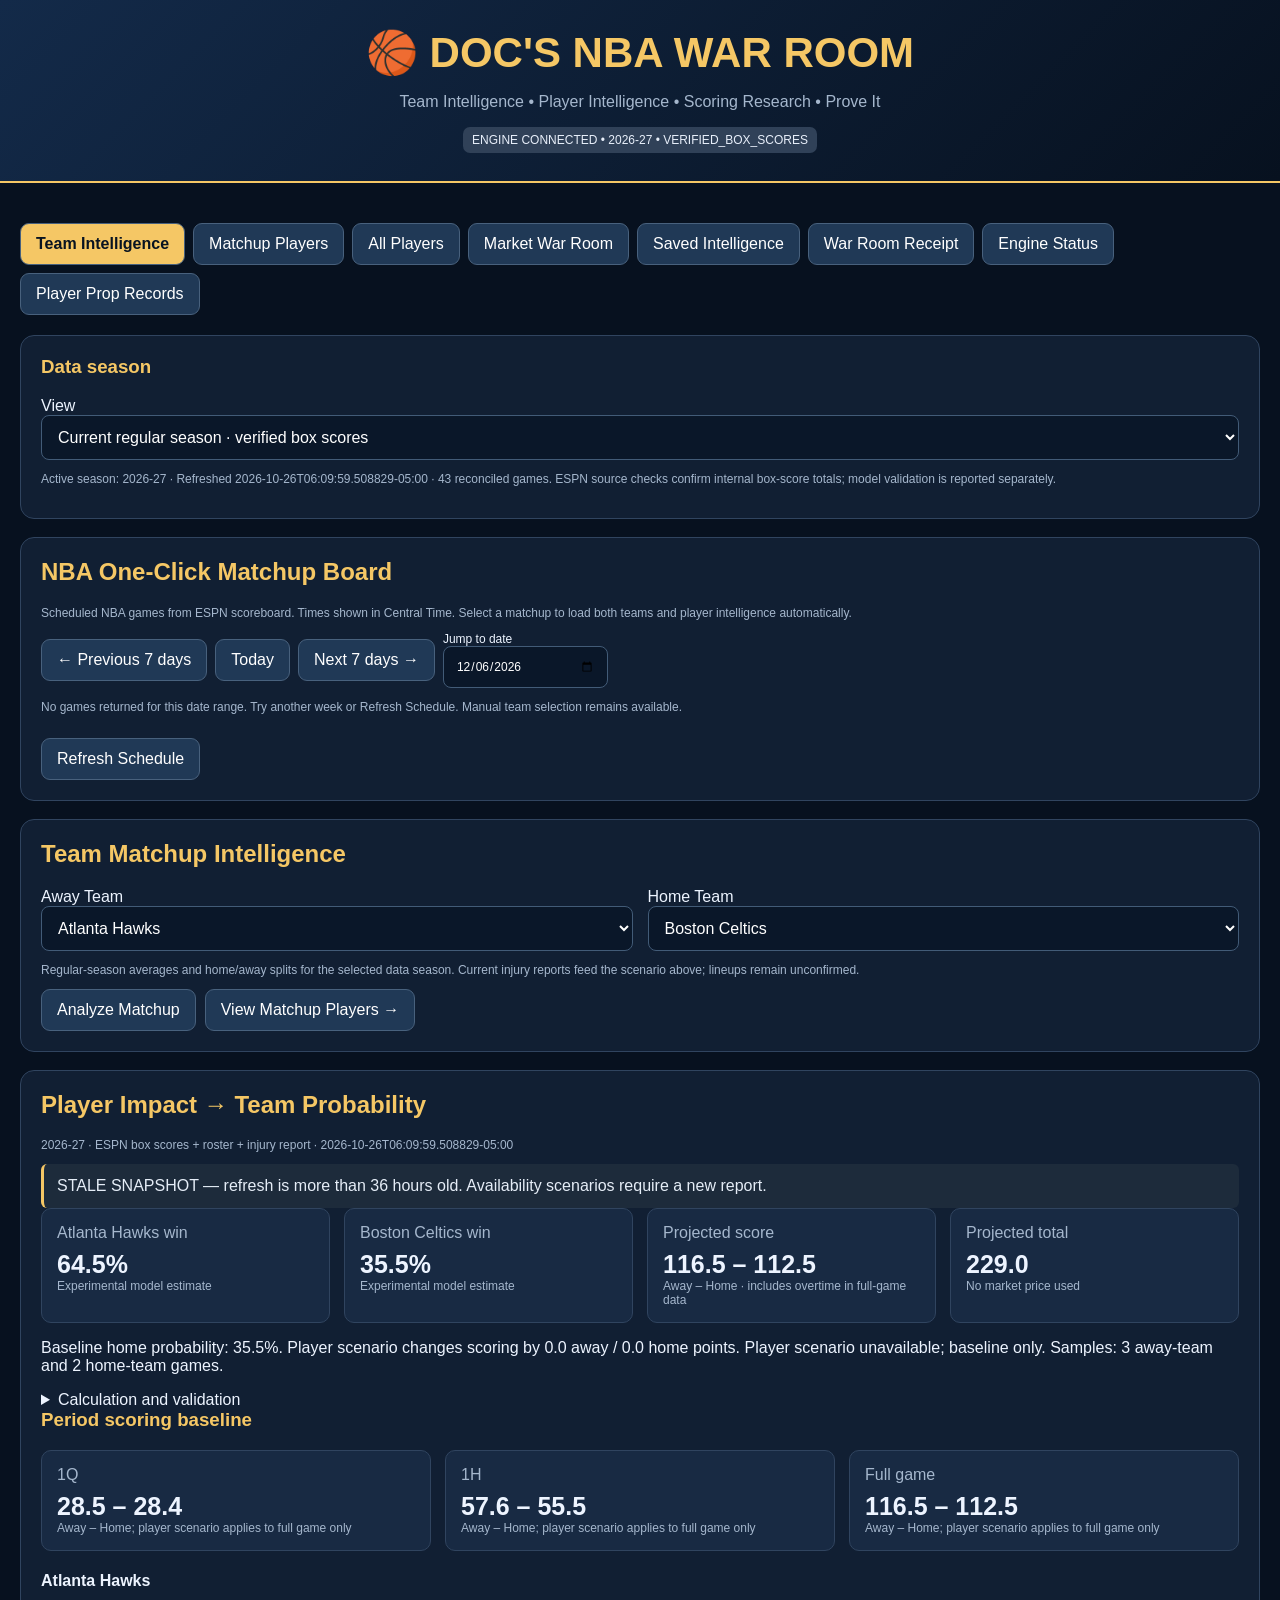
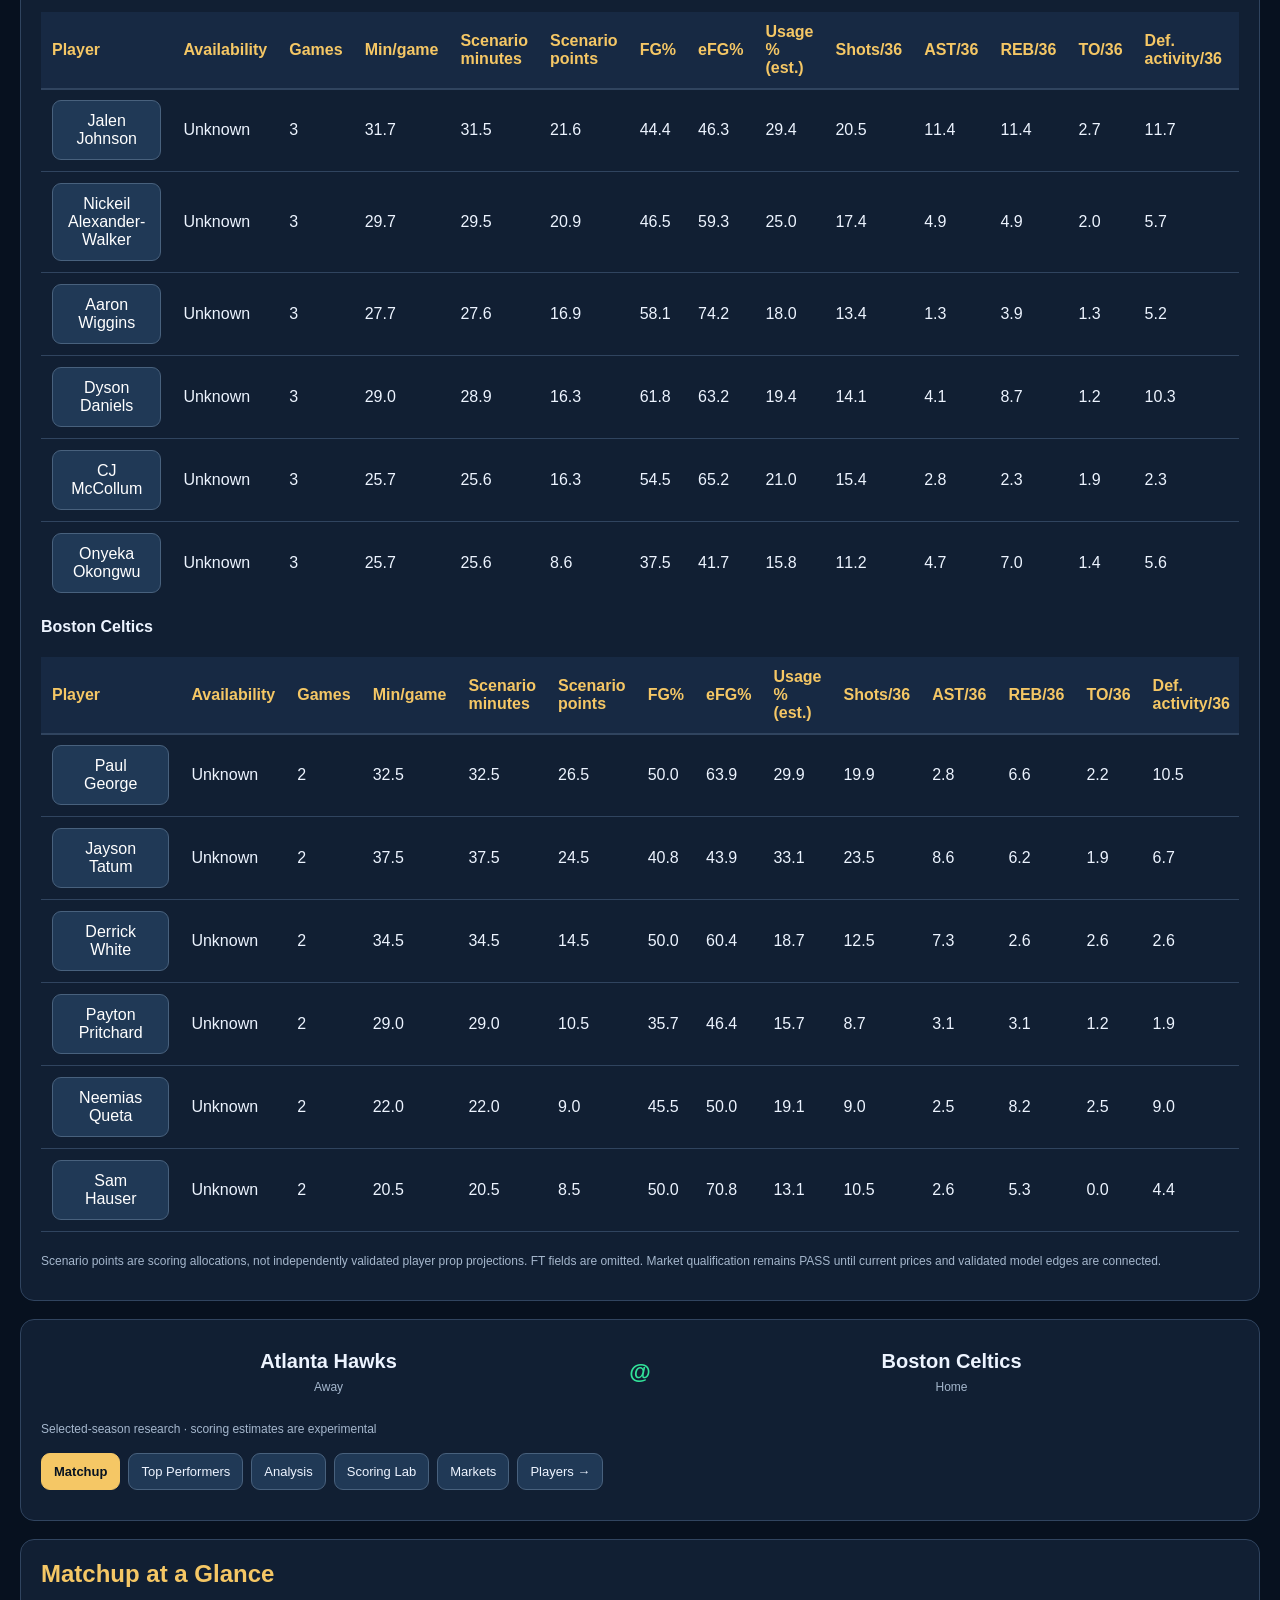
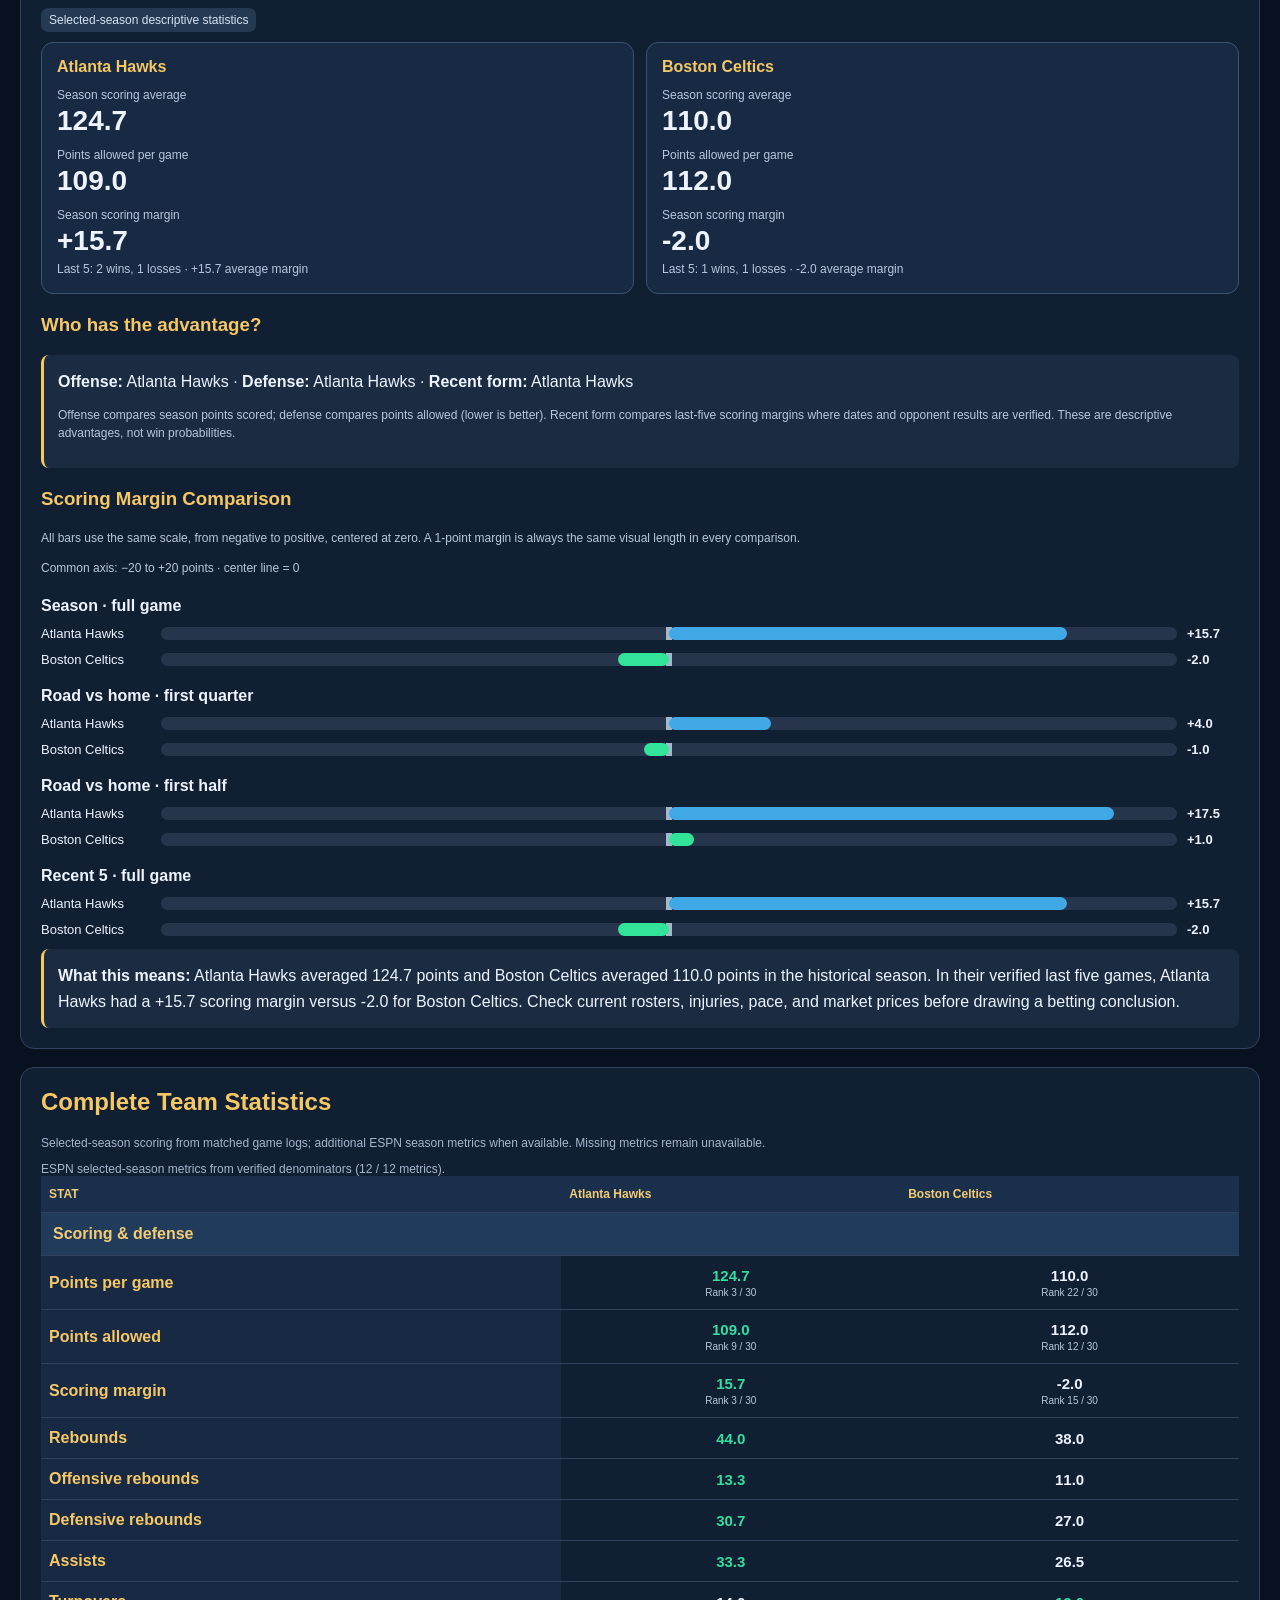
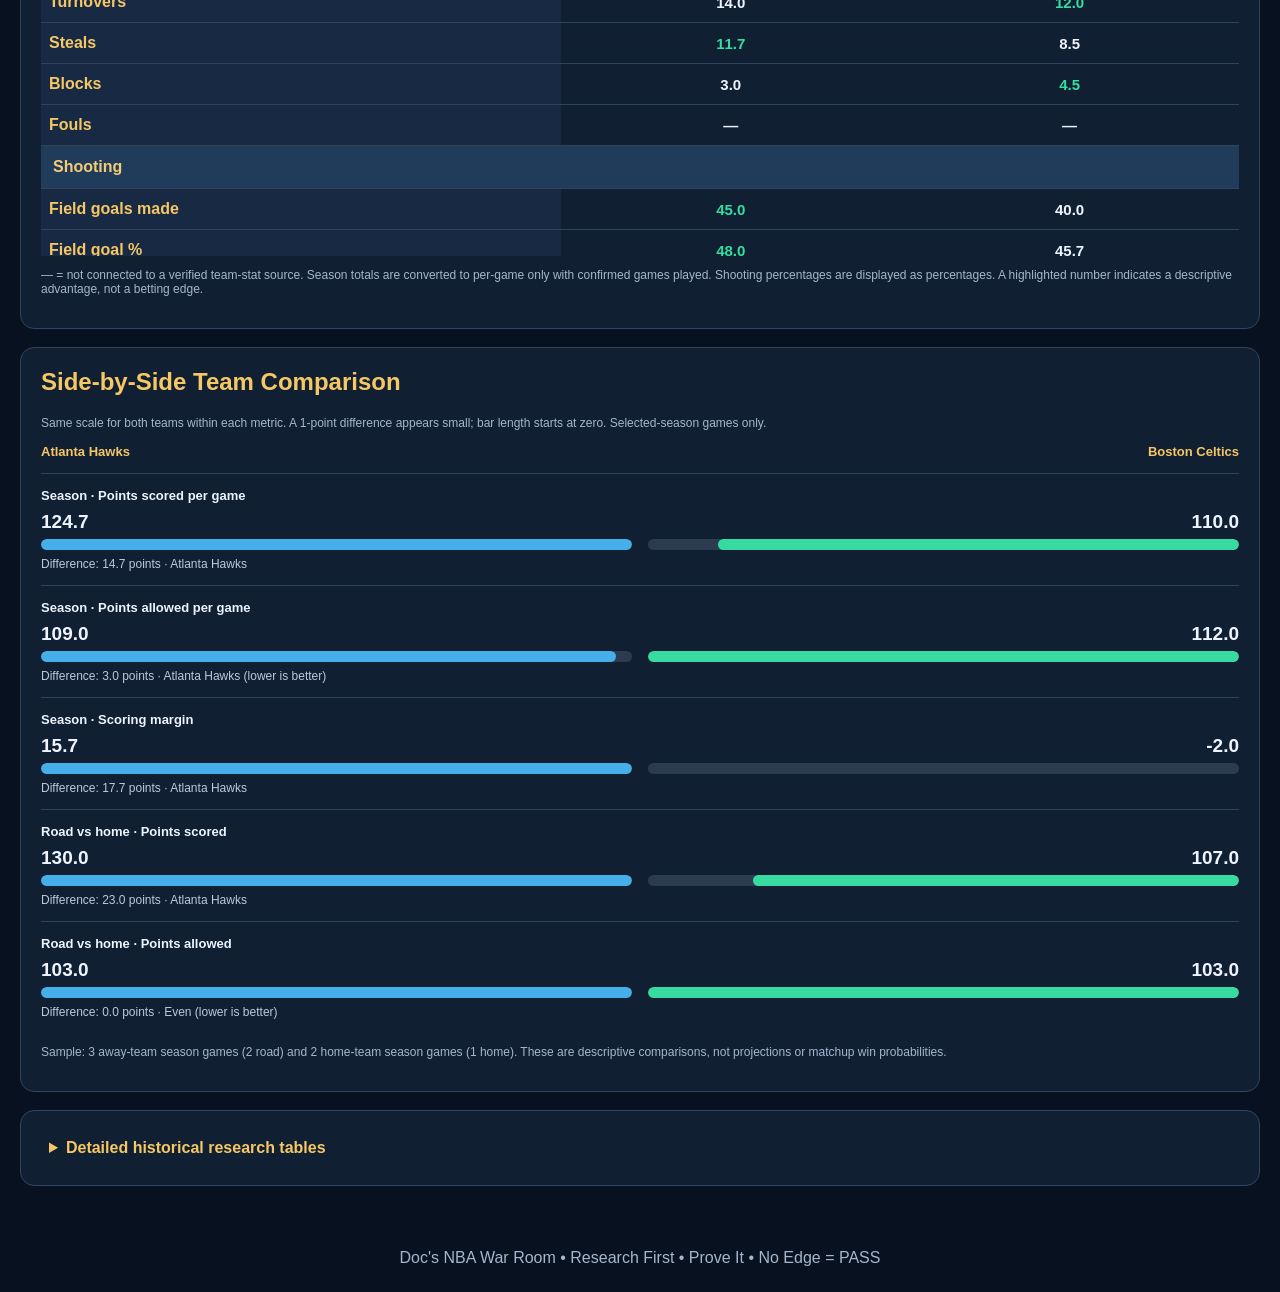
==== index.html @ c46f7732 "Connect estimated player usage and per-minute activity to matchup tables and player profiles" ====
<!DOCTYPE html>
<html lang="en">
<head>
<meta charset="UTF-8">
<meta name="viewport" content="width=device-width,initial-scale=1">
<title>Doc's NBA War Room</title>
<style>
:root{
  --bg:#07111f;--panel:#111f33;--panel2:#182a43;
  --line:#30445f;--text:#edf4ff;--muted:#a5b7cd;
  --gold:#f5c765;--green:#32e49a
}
*{box-sizing:border-box}
body{margin:0;font-family:Arial,Helvetica,sans-serif;background:var(--bg);color:var(--text)}
header{padding:28px 20px;text-align:center;background:linear-gradient(135deg,#132a49,#07111f);border-bottom:2px solid var(--gold)}
header h1{margin:0;color:var(--gold);font-size:clamp(25px,4vw,42px)}
header p,.muted,.small{color:var(--muted)}
.small{font-size:12px}
main{max-width:1450px;margin:auto;padding:20px}
nav{display:flex;gap:8px;flex-wrap:wrap;margin:20px 0}
button,select,input{font:inherit}
button{cursor:pointer;background:#203956;color:white;border:1px solid #48617d;border-radius:9px;padding:11px 15px}
button:hover{border-color:var(--gold)}
button.active{background:var(--gold);color:#081321;font-weight:bold}
button:disabled{opacity:.45;cursor:not-allowed}
input,select{background:#0a1729;color:white;border:1px solid #425b77;border-radius:8px;padding:12px;width:100%;min-width:0}
input:focus,select:focus{outline:2px solid var(--gold)}
.panel{background:var(--panel);border:1px solid var(--line);border-radius:14px;padding:20px;margin-bottom:18px}
.panel h2,.panel h3{margin-top:0;color:var(--gold)}
.grid{display:grid;grid-template-columns:repeat(auto-fit,minmax(220px,1fr));gap:14px}
.stat{background:var(--panel2);border:1px solid var(--line);padding:15px;border-radius:10px}
.stat .value{font-size:25px;font-weight:bold;margin-top:8px}
.green{color:var(--green);font-weight:bold}
.gold{color:var(--gold);font-weight:bold}
.badge{display:inline-block;border-radius:7px;padding:6px 9px;font-size:12px;background:#304158;color:#e8effa}
.signal{background:#0b332b;border:1px solid #238966;color:var(--green);padding:12px;border-radius:10px;margin:8px 0}
.notice{border-left:3px solid var(--gold);background:#1d2b3b;padding:13px;border-radius:6px;color:#e5edf7}
.two{display:grid;grid-template-columns:1fr 1fr;gap:15px}
.scroll{overflow-x:auto}
.nba-impact-scroll{max-height:clamp(240px,65vh,620px);overflow:auto;position:relative;scrollbar-gutter:stable}
.nba-impact-scroll table{border-collapse:separate;border-spacing:0}
.nba-impact-scroll thead th{position:sticky;top:0;z-index:2;background:#172943;box-shadow:0 1px 0 var(--line)}
.nba-impact-scroll:focus-visible{outline:2px solid var(--gold);outline-offset:3px}
table{width:100%;border-collapse:collapse;min-width:570px}
th,td{padding:11px;border-bottom:1px solid var(--line);text-align:left}
th{color:var(--gold);background:#172943}
tr:hover td{background:#192b44}
.linkbutton{background:none;border:0;padding:3px;color:#9dcaff;text-decoration:underline;text-align:left}
.tabscreen{display:none}
.tabscreen.active{display:block}
.actions{display:flex;flex-wrap:wrap;gap:9px;align-items:center}
#modal{position:fixed;inset:0;background:rgba(0,0,0,.82);z-index:100;display:none;overflow:auto;padding:20px}
#modal.open{display:block}
.modalbox{max-width:1050px;margin:20px auto;background:#102039;border:1px solid var(--gold);border-radius:15px;padding:24px}
.modalhead{display:flex;justify-content:space-between;gap:15px;align-items:center}
.sectionline{border-top:1px solid var(--line);margin:20px 0}
.empty{text-align:center;padding:30px;color:var(--muted)}
.savebutton{background:#14523d;border-color:#32e49a;color:#fff;font-weight:bold}
.savebutton:hover{background:#19664c}
.savebutton:disabled{background:#273a40;border-color:#53646a}
footer{padding:25px;text-align:center;color:var(--muted)}
@media(max-width:720px){
  .two{grid-template-columns:1fr}
  .panel{padding:14px}
  main{padding:12px}
  .modalbox{padding:14px}
}

/* Visual team intelligence — scoped so player props and receipts remain unchanged */
.team-visual .tv-grid{display:grid;grid-template-columns:repeat(2,minmax(0,1fr));gap:12px}
.team-visual .tv-card{background:#182a43;border:1px solid #3c5370;border-radius:12px;padding:15px;min-width:0}
.team-visual .tv-name{font-weight:700;color:#f5c765;font-size:16px;margin-bottom:12px}
.team-visual .tv-label{font-size:12px;color:#b7c8dd;margin-top:11px}
.team-visual .tv-value{font-size:clamp(19px,4vw,28px);font-weight:800;margin:3px 0}
.team-visual .tv-caption{font-size:12px;color:#b7c8dd;line-height:1.5}
.team-visual .tv-section{margin-top:20px}
.team-visual .tv-row{display:grid;grid-template-columns:minmax(70px,110px) 1fr 52px;gap:10px;align-items:center;margin:11px 0;font-size:13px}
.team-visual .tv-track{height:13px;border-radius:10px;background:#28394e;overflow:hidden}
.team-visual .tv-fill{height:100%;border-radius:10px;background:#40a9e5}
.team-visual .tv-fill.home{background:#32e49a}
.team-visual .tv-callout{background:#1b2c42;border-left:3px solid #f5c765;border-radius:8px;padding:14px;line-height:1.6;margin-top:12px}
.team-visual .tv-tag{font-size:12px;color:#d6e2f1;background:#243a53;padding:5px 8px;border-radius:7px;display:inline-block;margin-bottom:10px}
@media(max-width:390px){.team-visual .tv-card{padding:10px}.team-visual .tv-name{font-size:13px}}
.team-visual .tv-zero-track{position:relative;overflow:hidden;background:linear-gradient(to right,#26354b 49.7%,#a4b8cc 49.7%,#a4b8cc 50.3%,#26354b 50.3%)}
.team-visual .tv-zero-track .tv-fill{top:0;bottom:0;height:100%;min-width:0}

/* Game-interior research navigation and scoring lab */
.game-interior-nav .game-nav-links{display:flex;flex-wrap:wrap;gap:8px}
.game-interior-nav .game-nav-links a,.game-interior-nav .game-nav-links button{display:inline-flex;align-items:center;text-decoration:none;color:#edf4ff;background:#203956;border:1px solid #48617d;border-radius:9px;padding:10px 12px;font-size:13px}
.game-interior-nav .game-nav-links a:focus-visible{outline:2px solid #f5c765}
.game-scoring-lab .lab-period-grid{display:grid;grid-template-columns:repeat(3,minmax(0,1fr));gap:12px}
.game-scoring-lab .lab-period{background:#182a43;border:1px solid #3c5370;border-radius:12px;padding:14px;min-width:0}
.game-scoring-lab .lab-period-title{font-weight:700;color:#f5c765;font-size:14px}
.game-scoring-lab .lab-total{font-size:clamp(25px,3vw,34px);font-weight:800;margin-top:12px}
.game-scoring-lab .lab-caption{font-size:12px;color:#b7c8dd;line-height:1.5;margin:7px 0}
.game-scoring-lab .lab-bar-row{display:grid;grid-template-columns:minmax(0,1fr) minmax(45px,2fr) 40px;align-items:center;gap:6px;margin:12px 0;font-size:12px}
.game-scoring-lab .lab-bar-row span{overflow-wrap:anywhere}
.game-scoring-lab .lab-bar-track{height:12px;border-radius:8px;background:#28394e;overflow:hidden}
.game-scoring-lab .lab-bar-fill{height:100%;border-radius:8px}
@media(max-width:760px){.game-scoring-lab .lab-period-grid{grid-template-columns:1fr}}

#teamResults [hidden]{display:none!important}
.inside-hero{display:grid;grid-template-columns:minmax(0,1fr) 32px minmax(0,1fr);gap:8px;align-items:center;text-align:center;padding:10px 0 16px}
.inside-team{display:flex;flex-direction:column;align-items:center;gap:7px;min-width:0}
.inside-team strong{font-size:clamp(13px,2.7vw,20px);overflow-wrap:anywhere}
.inside-team span{color:var(--muted);font-size:12px}
.inside-team-logo{width:clamp(52px,10vw,85px);height:clamp(52px,10vw,85px);object-fit:contain}
.inside-versus{font-size:22px;color:var(--green);font-weight:700}
.game-interior-nav .game-nav-links{flex-wrap:nowrap;overflow-x:auto;padding:5px 0 10px;scrollbar-width:thin}
.game-interior-nav .game-nav-links button{flex:0 0 auto;white-space:nowrap}
.game-interior-nav .game-nav-links button.active{background:var(--gold);color:#081321;border-color:var(--gold)}

.evidence-grid{display:grid;grid-template-columns:repeat(2,minmax(0,1fr));gap:12px}
.evidence-card{background:var(--panel2);border:1px solid var(--line);border-radius:12px;padding:16px}
.evidence-card h3{color:var(--gold);margin:0 0 9px}
.evidence-card p{line-height:1.6;margin:0}
.deep-research summary{cursor:pointer;color:var(--gold);font-weight:bold;padding:8px}
.deep-research[open] summary{margin-bottom:14px}
@media(max-width:650px){.evidence-grid{grid-template-columns:1fr}}

.matchup-compare .compare-head,.matchup-compare .compare-sides{display:grid;grid-template-columns:minmax(0,1fr) minmax(0,1fr);gap:16px}
.matchup-compare .compare-head{font-size:13px;color:var(--gold);margin:14px 0}
.matchup-compare .compare-head strong:last-child{text-align:right}
.matchup-compare .compare-metric{padding:14px 0;border-top:1px solid #30435c}
.matchup-compare .compare-label{font-size:13px;font-weight:700;margin-bottom:8px}
.matchup-compare .compare-sides>div:last-child{text-align:right}
.matchup-compare .compare-sides strong{font-size:19px;font-variant-numeric:tabular-nums}
.matchup-compare .compare-rail{height:11px;border-radius:9px;background:#2b3c51;margin-top:6px;overflow:hidden}
.matchup-compare .compare-fill{height:100%;border-radius:9px}
.matchup-compare .compare-fill.away{background:#46aee8}
.matchup-compare .compare-fill.home{background:#37dba0;margin-left:auto}
.matchup-compare .compare-explain{font-size:12px;color:#bbcadc;margin:7px 0 0}

.full-stat-table{width:100%;border-collapse:collapse;font-variant-numeric:tabular-nums}
.full-stat-table th,.full-stat-table td{padding:11px 8px;border-bottom:1px solid #30435c}
.full-stat-table thead th{position:sticky;top:0;background:#1a2f4b;color:#f3cb75;font-size:12px}
.full-stat-table th:first-child{text-align:left;width:43%}
.full-stat-table td{text-align:center;width:28%;font-size:15px}
.full-stat-table td strong{font-weight:650}
.full-stat-table td small{display:block;color:#b8c7da;font-size:10px;margin-top:3px}
.full-stat-table .stat-group th{background:#213b5b;color:#f3cb75;padding:12px;text-align:left}
.full-stat-table .stat-leader strong{color:#35dda0}
.full-stat-dashboard .scroll{max-height:680px;overflow:auto}
@media(max-width:550px){.full-stat-table th,.full-stat-table td{padding:9px 5px;font-size:12px}.full-stat-table td{font-size:14px}}
.doc-leader-category{padding:14px 0;border-bottom:1px solid #30445f}.doc-leader-category h3{margin:0 0 12px;color:#f5c765}.doc-leader-category h4{margin:6px 0 10px}.doc-leader-row{display:grid;grid-template-columns:30px minmax(0,1fr) 55px 48px;align-items:center;gap:5px;padding:9px 5px;border-bottom:1px solid #30445f}.doc-leader-row strong{text-align:right}.doc-leader-row small{color:#a5b7cd;text-align:right}.doc-leader-rank{color:#32e49a;font-weight:bold}.doc-leaders .two>div{min-width:0}.doc-leaders .linkbutton{overflow-wrap:anywhere}
</style>
</head>
<body>
<header>
  <h1>🏀 DOC'S NBA WAR ROOM</h1>
  <p>Team Intelligence • Player Intelligence • Scoring Research • Prove It</p>
  <span class="badge" id="statusBadge">Loading engine...</span>
</header>

<main>
<nav>
  <button class="active" data-tab="teams">Team Intelligence</button>
  <button data-tab="matchupPlayers">Matchup Players</button>
  <button data-tab="players">All Players</button>
  <button data-tab="markets">Market War Room</button>
  <button data-tab="saved">Saved Intelligence</button>
  <button data-tab="receipt">War Room Receipt</button>
  <button data-tab="overview">Engine Status</button>
</nav>

<section id="teams" class="tabscreen active">
  <div class="panel">
    <h2>Team Matchup Intelligence</h2>
    <div class="two">
      <div>
        <label for="awayTeam">Away Team</label>
        <select id="awayTeam"></select>
      </div>
      <div>
        <label for="homeTeam">Home Team</label>
        <select id="homeTeam"></select>
      </div>
    </div>
    <p class="small">
      Regular-season averages and home/away splits for the selected data season.
      Current injury reports feed the scenario above; lineups remain unconfirmed.
    </p>
    <div class="actions">
      <button id="analyzeTeams">Analyze Matchup</button>
      <button id="viewMatchupPlayers">View Matchup Players →</button>
    </div>
  </div>
  <div id="teamResults"></div>
</section>

<section id="matchupPlayers" class="tabscreen">
  <div class="panel">
    <h2>Matchup Player Intelligence</h2>
    <p id="matchupHeading" class="gold"></p>
    <label for="matchupPlayerSearch">Find a player by name</label>
    <input id="matchupPlayerSearch" type="search" placeholder="Start typing a player name..." autocomplete="off" aria-controls="matchupPlayerSuggestions">
    <div id="matchupPlayerSuggestions" class="panel" style="display:none;margin-top:8px;padding:8px" role="listbox"></div>
    <p class="small">
      Current mode uses verified current rosters. Historical mode groups players by last recorded team.
      These are historical roster associations, not confirmed
      current rosters or tonight's active lineups.
    </p>
    <div class="actions">
      <button id="backToTeams">← Team Intelligence</button>
    </div>
  </div>
  <div class="two">
    <div class="panel">
      <h3 id="awayRosterTitle">Away Players</h3>
      <div id="awayRoster"></div>
    </div>
    <div class="panel">
      <h3 id="homeRosterTitle">Home Players</h3>
      <div id="homeRoster"></div>
    </div>
  </div>
</section>

<section id="players" class="tabscreen">
  <div class="panel">
    <h2>All Player Intelligence</h2>
    <p class="muted">
      Search the complete historical player database.
      Click any name to open the player popout.
    </p>
    <input id="playerSearch" placeholder="Type a player name or team...">
    <p class="small" id="playerCount"></p>
    <div class="scroll">
      <table>
        <thead>
          <tr>
            <th>Player</th><th>Team</th><th>Games</th>
            <th>PTS</th><th>REB</th><th>AST</th><th>3PM</th>
          </tr>
        </thead>
        <tbody id="playerTable"></tbody>
      </table>
    </div>
    <div class="actions" style="margin-top:15px">
      <button id="loadMore">Show More Players</button>
    </div>
  </div>
</section>

<section id="markets" class="tabscreen">
  <div class="panel">
    <h2>Six-Market War Room</h2>
    <div class="notice">
      Historical market-source tests were completed, but live odds
      and validated betting projections are not connected to this page.
      No market receives a betting green without verified evidence.
    </div>
    <div class="scroll" style="margin-top:15px">
      <table>
        <thead>
          <tr>
            <th>Market</th><th>Verified Line</th>
            <th>Validated Projection</th><th>Decision</th>
          </tr>
        </thead>
        <tbody id="marketRows"></tbody>
      </table>
    </div>
  </div>
  <div class="panel">
    <h2>Best of the Slate</h2>
    <p class="muted">
      Best 1, Best 2, and Best 3 activate after
      verified market comparisons qualify.
    </p>
    <strong>Current decision: PASS</strong>
  </div>
</section>

<section id="saved" class="tabscreen">
  <div class="panel">
    <h2>Saved Player Intelligence</h2>
    <p class="muted">
      Your saved player research snapshots appear here for comparison.
      The Save to Google Sheets button is inside each player's popout.
    </p>
    <div class="actions">
      <button id="exportSaved">Export Local Research</button>
      <button id="clearSaved">Clear Local Research</button>
    </div>
    <div id="savedResults" style="margin-top:15px"></div>
    <p class="small">
      This list is a browser-side research backup, not a live read
      of Google Sheets. Removing a local record does not delete
      its Google Sheets row.
    </p>
  </div>
</section>

<section id="receipt" class="tabscreen">
  <div class="panel">
    <h2>War Room Receipt</h2>
    <div class="notice">
      No qualified betting plays yet.
      Live market prices and validated projections
      must be connected before activating betting receipts.
    </div>
    <div class="grid" style="margin-top:15px">
      <div class="stat">Qualified Plays<div class="value">0</div></div>
      <div class="stat">Leans<div class="value">0</div></div>
      <div class="stat">Decision<div class="value">PASS</div></div>
    </div>
  </div>
</section>

<section id="overview" class="tabscreen">
  <div class="panel">
    <h2>War Room Command Center</h2>
    <p class="muted">
      NBA intelligence with explicit season, source and refresh timestamps.
      Data quality remains provisional pending final reconciliation.
    </p>
    <div id="overviewStats" class="grid"></div>
  </div>
  <div class="panel">
    <h2>Engine Integrity</h2>
    <div id="integrity"></div>
  </div>
  <div class="panel">
    <h2>Our Prove It Standard</h2>
    <div class="notice">
      Historical performance is evidence, not a guaranteed prediction.
      Betting qualification requires a validated projection, actual
      market line and price, sufficient sample size, and conflict checks.
      Without those requirements, the decision is PASS.
    </div>
  </div>
</section>
</main>

<div id="modal" role="dialog" aria-modal="true" aria-labelledby="modalTitle">
  <div class="modalbox">
    <div class="modalhead">
      <h2 id="modalTitle">Player Intelligence</h2>
      <button id="closeModal">Close ✕</button>
    </div>
    <div id="modalContent"></div>
  </div>
</div>

<footer>
  Doc's NBA War Room • Research First • Prove It • No Edge = PASS
</footer>

<script src="./nba-consistency.js?v=20261026-adaptive2"></script>
<script src="./nba-impact-engine.js?v=20261026-usage1"></script>
<script src="./nba-impact-ui.js?v=20261026-usage1"></script>
<script>
"use strict";

const FILES = {
  players:"./data/nba-players-2026.json",
  teams:"./data/nba-teams-2026.json",
  status:"./data/nba-engine-status.json"
};

const GOOGLE_SCRIPT_URL =
  "https://script.google.com/macros/s/AKfycbwwtRdmFiOmRRa_4jwfIZpinN7r7uVlHOeD7qFXCKqnqG4hf4K9sMzuvEtR2l3P7m27sQ/exec";

const STORAGE_KEY = "docs_nba_saved_intelligence_v2";

const MARKETS = [
  "Spread","Moneyline","Game Total",
  "Team Total","First Half","First Quarter"
];

const METRICS = [
  ["points","Points"],
  ["rebounds","Rebounds"],
  ["assists","Assists"],
  ["threes","Three-Pointers Made"]
];

let players = [];
let teams = [];
let status = {};
let playerById = new Map();
let teamById = new Map();
let playerLimit = 50;
let selectedPlayerId = null;
let selectedPlayerContext = null;
let saving = false;

function $(id){return document.getElementById(id)}

function safe(value){
  return String(value ?? "")
    .replace(/&/g,"&amp;")
    .replace(/</g,"&lt;")
    .replace(/>/g,"&gt;")
    .replace(/"/g,"&quot;")
    .replace(/'/g,"&#39;");
}

function numberOrNull(value){
  if(value === null || value === undefined || value === "") return null;
  const n = Number(value);
  return Number.isFinite(n) ? n : null;
}

function num(value,digits=1){
  const n = numberOrNull(value);
  return n === null ? "—" : n.toFixed(digits);
}

function avg(games,field){
  if(!games.length)return null;
  const values=games.map(g=>numberOrNull(g[field]));
  if(values.some(v=>v===null))return null;
  return values.reduce((a,b)=>a+b,0)/values.length;
}

function statCard(label,value,note=""){
  return `
    <div class="stat">
      <div class="muted">${safe(label)}</div>
      <div class="value">${safe(value)}</div>
      <div class="small">${safe(note)}</div>
    </div>`;
}

function showTab(name){
  document.querySelectorAll(".tabscreen").forEach(el=>
    el.classList.toggle("active",el.id===name)
  );
  document.querySelectorAll("nav button").forEach(el=>
    el.classList.toggle("active",el.dataset.tab===name)
  );
  if(name==="matchupPlayers")renderMatchupPlayers();
  if(name==="saved")renderSaved();
}

document.querySelectorAll("nav button").forEach(button=>{
  button.addEventListener("click",()=>showTab(button.dataset.tab));
});

async function fetchJSON(path){
  const response=await fetch(path+"?v="+Date.now(),{cache:"no-store"});
  if(!response.ok)throw new Error(path+": HTTP "+response.status);
  return response.json();
}

async function loadEngine(){
  try{
    if(!NBAView.prepared){await nbaPrepare();NBAView.prepared=true;}
    const [playerData,teamData,qualityData]=await Promise.all([
      fetchJSON(FILES.players),
      fetchJSON(FILES.teams),
      fetchJSON(FILES.status)
    ]);

    if(!Array.isArray(playerData.players) ||
       !Array.isArray(teamData.teams)){
      throw new Error("Unexpected engine JSON structure.");
    }

    const active=NBAView.mode==='current'?NBAView.current:null;
    if(NBAView.mode==='current'&&!active)NBAView.mode='historical';
    players=active?active.players:playerData.players;
    teams=active?active.teams:teamData.teams;
    status=active||qualityData;
    NBAImpact.connectUsage(players);
    nbaVerifiedStats.clear();
    nbaSourceControls();

    playerById=new Map(players.map(p=>[String(p.playerId),p]));
    teamById=new Map(teams.map(t=>[String(t.teamId),t]));

    $("statusBadge").textContent=
      "ENGINE CONNECTED • "+status.season+" • "+status.dataStatus;

    renderOverview();
    populateTeams();
    renderPlayers();
    renderMarkets();
    renderSaved();

  }catch(error){
    console.error(error);
    $("statusBadge").textContent="ENGINE CONNECTION ERROR";
    $("integrity").innerHTML=`
      <div class="notice">
        Could not load the NBA data files.
        Confirm the three JSON files are in the data folder.
        <p>${safe(error.message)}</p>
      </div>`;
    $("teamResults").innerHTML=`
      <div class="notice">Engine connection error:
      ${safe(error.message)}</div>`;
  }
}

function renderOverview(){
  $("overviewStats").innerHTML=[
    statCard("Completed Games",status.gamesProcessed??"—"),
    statCard("Players",players.length),
    statCard("Teams",teams.length),
    statCard("Player Game Records",status.playerRecords??"—"),
    statCard("Complete Last 5",status.playersWithLast5??"—"),
    statCard("Complete Last 10",status.playersWithLast10??"—")
  ].join("");

  const rejected=status.rejectedRows??"—";
  const incomplete=status.incompleteTeamGames?.length??"—";

  $("integrity").innerHTML=`
    <div class="grid">
      ${statCard("Data Status",status.dataStatus??"PROVISIONAL")}
      ${statCard("Rejected Player Rows",rejected)}
      ${statCard("Incomplete Team Games",incomplete)}
      ${statCard("Betting Qualification","DISABLED")}
    </div>
    <p class="small">
      Source: ESPN • ${safe(status.season)} regular season. Updated ${safe(status.generatedAt)}. Current-season snapshots reconcile box-score totals. Historical baseline remains provisional; experimental model validation is shown in each matchup.
    </p>`;
}

function populateTeams(){
  const options=teams.map(t=>`
    <option value="${safe(t.teamId)}">${safe(t.team)}</option>
  `).join("");

  $("awayTeam").innerHTML=options;
  $("homeTeam").innerHTML=options;

  if(teams.length>1)$("homeTeam").selectedIndex=1;

  analyzeTeams();
}

function selectedTeams(){
  return {
    away:teamById.get($("awayTeam").value),
    home:teamById.get($("homeTeam").value)
  };
}

function teamLogs(team){
  return Array.isArray(team?.gameLogs)?team.gameLogs:[];
}

function opponentAllowed(team,field,location){
  const games=teamLogs(team).filter(g=>
    !location||g.homeAway===location
  );
  const allowed=[];

  for(const game of games){
    const opponent=teamById.get(String(game.opponentId));
    if(!opponent)continue;

    const opposingGame=teamLogs(opponent).find(g=>
      String(g.eventId)===String(game.eventId)
    );
    if(!opposingGame)continue;

    const value=numberOrNull(opposingGame[field]);
    if(value!==null)allowed.push(value);
  }

  if(allowed.length!==games.length||!games.length){
    return {
      value:null,
      coverage:allowed.length,
      total:games.length
    };
  }

  return {
    value:allowed.reduce((a,b)=>a+b,0)/allowed.length,
    coverage:allowed.length,
    total:games.length
  };
}

function teamProfile(team,location){
  const games=teamLogs(team).filter(g=>
    !location||g.homeAway===location
  );

  const fields=[
    ["q1","1Q"],
    ["firstHalf","1H"],
    ["fullGame","Full Game"]
  ];

  return fields.map(([field,label])=>{
    const allowed=opponentAllowed(team,field,location);
    return {
      field,label,
      scored:avg(games,field),
      allowed:allowed.value,
      coverage:allowed.coverage,
      total:allowed.total,
      games:games.length
    };
  });
}

function experimentalEstimate(scored,allowed){
  if(scored===null||allowed===null)return null;
  return(scored+allowed)/2;
}


function expandedTeamIntelligence(away,home){
  function records(team,location){
    const logs=teamLogs(team).filter(g=>!location||g.homeAway===location);
    return logs.map((g,i)=>{
      const other=teamById.get(String(g.opponentId));
      const counterpart=other&&teamLogs(other).find(x=>String(x.eventId)===String(g.eventId));
      const result={eventId:g.eventId,homeAway:g.homeAway,opponent:other?.team||"Unknown",date:g.date||g.gameDate||g.startDate||null};
      for(const field of ["q1","firstHalf","fullGame"]){
        result[field]=numberOrNull(g[field]);
        result[field+"Allowed"]=counterpart?numberOrNull(counterpart[field]):null;
      }
      return result;
    });
  }
  function summarize(logs,field){
    const valid=logs.filter(g=>g[field]!==null&&g[field+"Allowed"]!==null);
    if(!valid.length)return null;
    const scored=valid.reduce((a,g)=>a+g[field],0)/valid.length;
    const allowed=valid.reduce((a,g)=>a+g[field+"Allowed"],0)/valid.length;
    const wins=valid.filter(g=>g[field]>g[field+"Allowed"]).length;
    const ties=valid.filter(g=>g[field]===g[field+"Allowed"]).length;
    return {n:valid.length,total:logs.length,scored,allowed,margin:scored-allowed,wins,losses:valid.length-wins-ties,ties};
  }
  function form(team,location){
    const all=records(team,location);
    // ESPN-derived game logs are expected in chronological order; preserve source order
    // when dates are absent, rather than inventing a chronology.
    const dated=all.every(g=>g.date&&Number.isFinite(Date.parse(g.date)));
    if(dated)all.sort((a,b)=>Date.parse(a.date)-Date.parse(b.date));
    return {all,last5:dated?all.slice(-5):null,last10:dated?all.slice(-10):null,dated};
  }
  const a=form(away,"away"),h=form(home,"home");
  const af=form(away,null),hf=form(home,null);
  function fmt(v){return v===null||!Number.isFinite(v)?"—":v.toFixed(1);}
  function wl(v){return v?v.wins+"-"+v.losses+(v.ties?" ("+v.ties+" tied)":""):"—";}
  function row(label,ar,hr,field){
    const x=ar?summarize(ar,field):null,y=hr?summarize(hr,field):null;
    const cell=v=>v?fmt(v.scored)+" / "+fmt(v.allowed)+" / "+fmt(v.margin)+" ("+v.n+"/"+v.total+" games)":"—";
    return "<tr><td>"+safe(label)+"</td><td>"+cell(x)+"</td><td>"+cell(y)+"</td></tr>";
  }
  function resultRow(label,ar,hr,field){
    const x=ar?summarize(ar,field):null,y=hr?summarize(hr,field):null;
    const cell=v=>v?wl(v)+" · "+v.n+"/"+v.total+" verified":"—";
    return "<tr><td>"+safe(label)+"</td><td>"+cell(x)+"</td><td>"+cell(y)+"</td></tr>";
  }
  return '<div class="panel" id="gameFormIntelligence">'+
    '<h3>Team Form & Defensive Intelligence</h3>'+
    '<p class="small">Selected-season records. Scored / Allowed / Margin; sample counts show matched opponent records. Road and home samples are separate. Injury scenarios appear in the probability engine above.</p>'+
    '<div class="scroll"><table><thead><tr><th>Sample</th><th>'+safe(away.team)+'</th><th>'+safe(home.team)+'</th></tr></thead><tbody>'+
    row("Season • full game",af.all,hf.all,"fullGame")+
    row("Road vs Home • full game",a.all,h.all,"fullGame")+
    row("Last 5 • full game",af.last5,hf.last5,"fullGame")+
    row("Last 10 • full game",af.last10,hf.last10,"fullGame")+
    row("Last 5 • first half",af.last5,hf.last5,"firstHalf")+
    row("Last 5 • first quarter",af.last5,hf.last5,"q1")+
    '</tbody></table></div>'+
    '<h3 style="margin-top:20px">Results by Period</h3>'+
    '<p class="small">W–L records compare actual points scored with the same opponent’s points in that period; ties are shown separately. Quarter and half records are not game wins.</p>'+
    '<div class="scroll"><table><thead><tr><th>Sample</th><th>'+safe(away.team)+'</th><th>'+safe(home.team)+'</th></tr></thead><tbody>'+
    resultRow("Season • full game",af.all,hf.all,"fullGame")+
    resultRow("Road vs Home • full game",a.all,h.all,"fullGame")+
    resultRow("Season • first half",af.all,hf.all,"firstHalf")+
    resultRow("Season • first quarter",af.all,hf.all,"q1")+
    resultRow("Last 5 • full game",af.last5,hf.last5,"fullGame")+
    resultRow("Last 10 • full game",af.last10,hf.last10,"fullGame")+
    '</tbody></table></div>'+
    (!af.dated||!hf.dated?'<div class="notice">Recent-form rows are unavailable because game dates were not verified in the historical logs. No last-5 or last-10 ordering has been guessed.</div>':'')+
    '<h3 style="margin-top:20px">Advanced Efficiency Data Status</h3>'+
    '<p class="small">Pace, offensive/defensive rating per 100 possessions, effective FG%, true shooting, turnover rate, and offensive/defensive rebound rate: <strong>not available from the verified team fields currently connected</strong>. These require possession and team box-score data, not estimates derived from points alone.</p>'+
    '<div class="notice">Research only — historical descriptive statistics. No betting edge or market qualification is implied.</div>'+
    '</div>';
}


function visualTeamSummary(away,home){
  const metrics=(team,location)=>{
    const logs=teamLogs(team).filter(g=>!location||g.homeAway===location);
    const full=avg(logs,"fullGame"),allowed=opponentAllowed(team,"fullGame",location).value;
    return {full,allowed,margin:full!==null&&allowed!==null?full-allowed:null,logs};
  };
  const a=metrics(away,"away"),h=metrics(home,"home");
  const as=metrics(away,null),hs=metrics(home,null);
  const recent=(team)=>{
    const logs=teamLogs(team).slice();
    if(!logs.length||!logs.every(g=>(g.date||g.gameDate||g.startDate)&&Number.isFinite(Date.parse(g.date||g.gameDate||g.startDate))))return null;
    logs.sort((x,y)=>Date.parse(x.date||x.gameDate||x.startDate)-Date.parse(y.date||y.gameDate||y.startDate));
    const last=logs.slice(-5);
    const vals=last.map(g=>{
      const opp=teamById.get(String(g.opponentId));
      const same=opp&&teamLogs(opp).find(x=>String(x.eventId)===String(g.eventId));
      return {scored:numberOrNull(g.fullGame),allowed:same?numberOrNull(same.fullGame):null};
    });
    if(vals.some(v=>v.scored===null||v.allowed===null))return null;
    const scored=vals.reduce((sum,v)=>sum+v.scored,0)/vals.length;
    const allowed=vals.reduce((sum,v)=>sum+v.allowed,0)/vals.length;
    return {scored,allowed,margin:scored-allowed,wins:vals.filter(v=>v.scored>v.allowed).length,losses:vals.filter(v=>v.scored<v.allowed).length};
  };
  const ar=recent(away),hr=recent(home);
  const fmt=n=>n===null||!Number.isFinite(n)?"—":n.toFixed(1);
  const plus=n=>n===null||!Number.isFinite(n)?"—":(n>0?"+":"")+n.toFixed(1);
  const leader=(x,y,higher)=>{
    if(x===null||y===null)return "Insufficient verified data";
    if(Math.abs(x-y)<0.05)return "Essentially even";
    return safe((higher?(x>y):(x<y))?away.team:home.team);
  };
  const card=(team,m,r)=>'<div class="tv-card"><div class="tv-name">'+safe(team.team)+'</div>'+
    '<div class="tv-label">Season scoring average</div><div class="tv-value">'+fmt(m.full)+'</div>'+
    '<div class="tv-label">Points allowed per game</div><div class="tv-value">'+fmt(m.allowed)+'</div>'+
    '<div class="tv-label">Season scoring margin</div><div class="tv-value">'+plus(m.margin)+'</div>'+
    '<div class="tv-caption">'+(r?'Last 5: '+r.wins+' wins, '+r.losses+' losses · '+plus(r.margin)+' average margin':'Recent 5: verified chronology unavailable')+'</div></div>';
  const bars=(label,x,y)=>{
    const line=(name,value,homeSide)=>{
      const available=value!==null&&Number.isFinite(value);
      const width=available?Math.min(50,Math.abs(value)/sharedMarginScale*50):0;
      const left=available&&value<0?50-width:50;
      return '<div class="tv-row"><span>'+safe(name)+'</span><div class="tv-track tv-zero-track">'+
        (available?'<div class="tv-fill'+(homeSide?' home':'')+'" style="position:absolute;left:'+left.toFixed(2)+'%;width:'+width.toFixed(2)+'%"></div>':'')+
        '</div><strong>'+plus(value)+'</strong></div>';
    };
    return '<div class="tv-section"><strong>'+safe(label)+'</strong>'+line(away.team,x,false)+line(home.team,y,true)+'</div>';
  };
  const profile=(team,location,field)=>{
    const logs=teamLogs(team).filter(g=>g.homeAway===location);
    const scored=avg(logs,field),allowed=opponentAllowed(team,field,location).value;
    return scored===null||allowed===null?null:scored-allowed;
  };
  const qA=profile(away,"away","q1"),qH=profile(home,"home","q1");
  const halfA=profile(away,"away","firstHalf"),halfH=profile(home,"home","firstHalf");
  const margins=[as.margin,hs.margin,qA,qH,halfA,halfH,ar?.margin??null,hr?.margin??null].filter(v=>v!==null&&Number.isFinite(v));
  const sharedMarginScale=Math.max(5,Math.ceil(Math.max(0,...margins)/5)*5,Math.ceil(Math.abs(Math.min(0,...margins))/5)*5);
  return '<section class="panel team-visual" id="gameVisualSummary"><h2>Matchup at a Glance</h2>'+
    '<span class="tv-tag">Selected-season descriptive statistics</span>'+
    '<div class="tv-grid">'+card(away,as,ar)+card(home,hs,hr)+'</div>'+
    '<div class="tv-section"><h3>Who has the advantage?</h3>'+
    '<div class="tv-callout"><strong>Offense:</strong> '+leader(as.full,hs.full,true)+
    ' · <strong>Defense:</strong> '+leader(as.allowed,hs.allowed,false)+
    ' · <strong>Recent form:</strong> '+(ar&&hr?leader(ar.margin,hr.margin,true):'Insufficient verified data')+
    '<p class="tv-caption">Offense compares season points scored; defense compares points allowed (lower is better). Recent form compares last-five scoring margins where dates and opponent results are verified. These are descriptive advantages, not win probabilities.</p></div></div>'+
    '<div class="tv-section"><h3>Scoring Margin Comparison</h3><p class="tv-caption">All bars use the same scale, from negative to positive, centered at zero. A 1-point margin is always the same visual length in every comparison.</p>'+
    '<p class="tv-caption">Common axis: −'+sharedMarginScale+' to +'+sharedMarginScale+' points · center line = 0</p>'+
    bars("Season · full game",as.margin,hs.margin)+
    bars("Road vs home · first quarter",qA,qH)+
    bars("Road vs home · first half",halfA,halfH)+
    bars("Recent 5 · full game",ar?.margin??null,hr?.margin??null)+
    '</div><div class="tv-callout"><strong>What this means:</strong> '+
    (as.full!==null&&hs.full!==null?safe(away.team)+' averaged '+fmt(as.full)+' points and '+safe(home.team)+' averaged '+fmt(hs.full)+' points in the historical season. ':'Historical season scoring data are incomplete. ')+
    (ar&&hr?'In their verified last five games, '+safe(away.team)+' had a '+plus(ar.margin)+' scoring margin versus '+plus(hr.margin)+' for '+safe(home.team)+'.':'Last-five results cannot be confirmed from the available game dates and opponent records.')+
    ' Check current rosters, injuries, pace, and market prices before drawing a betting conclusion.</div></section>';
}


function matchupScoringLab(away,home,awayProfile,homeProfile){
  const periods=[{name:"First Quarter",short:"1Q",index:0},{name:"First Half",short:"1H",index:1},{name:"Full Game",short:"FULL",index:2}];
  const f=v=>v===null||!Number.isFinite(v)?"—":v.toFixed(1);
  const panels=periods.map(p=>{
    const a=awayProfile[p.index],h=homeProfile[p.index];
    const av=experimentalEstimate(a.scored,h.allowed),hv=experimentalEstimate(h.scored,a.allowed);
    const combined=av===null||hv===null?null:av+hv;
    const max=Math.max(1,av??0,hv??0);
    const bar=(label,v,color)=>'<div class="lab-bar-row"><span>'+safe(label)+'</span><div class="lab-bar-track">'+(v!==null?'<div class="lab-bar-fill" style="width:'+(v/max*100).toFixed(1)+'%;background:'+color+'"></div>':'')+'</div><strong>'+f(v)+'</strong></div>';
    return '<div class="lab-period"><div class="lab-period-title">'+p.short+' · '+p.name+'</div>'+
      '<div class="lab-total">'+f(combined)+'</div><div class="lab-caption">Combined historical scoring estimate</div>'+
      bar(away.team,av,"#45aee8")+bar(home.team,hv,"#32e49a")+
      '<div class="lab-caption">Away: '+f(a.scored)+' scored / '+f(a.allowed)+' allowed · Home: '+f(h.scored)+' scored / '+f(h.allowed)+' allowed</div></div>';
  }).join("");
  return '<section class="panel game-scoring-lab" id="gameScoringLab"><h2>Scoring Lab</h2>'+
    '<p class="small">1Q, 1H and full-game comparisons. Each period compares the teams on the same scale. Estimates average historical scoring and opponent points allowed; they are not validated predictions.</p>'+
    '<div class="lab-period-grid">'+panels+'</div>'+
    '<div class="notice" style="margin-top:14px">A larger estimate is not automatically a betting advantage. Compare with verified current market lines, injuries, and pace before qualifying a market.</div></section>';
}
function gameInteriorNavigation(away,home){
 const abbr=team=>{
  const codes={"Atlanta Hawks":"atl","Boston Celtics":"bos","Brooklyn Nets":"bkn","Charlotte Hornets":"cha","Chicago Bulls":"chi","Cleveland Cavaliers":"cle","Dallas Mavericks":"dal","Denver Nuggets":"den","Detroit Pistons":"det","Golden State Warriors":"gs","Houston Rockets":"hou","Indiana Pacers":"ind","LA Clippers":"lac","Los Angeles Clippers":"lac","Los Angeles Lakers":"lal","Memphis Grizzlies":"mem","Miami Heat":"mia","Milwaukee Bucks":"mil","Minnesota Timberwolves":"min","New Orleans Pelicans":"no","New York Knicks":"ny","Oklahoma City Thunder":"okc","Orlando Magic":"orl","Philadelphia 76ers":"phi","Phoenix Suns":"phx","Portland Trail Blazers":"por","Sacramento Kings":"sac","San Antonio Spurs":"sa","Toronto Raptors":"tor","Utah Jazz":"utah","Washington Wizards":"wsh"};
  return codes[team.team]||String(team.abbreviation||"").toLowerCase();
 };
 const logo=team=>'<img class="inside-team-logo" src="https://a.espncdn.com/i/teamlogos/nba/500/'+safe(abbr(team))+'.png" alt="" loading="lazy" onerror="this.style.display=\'none\'">';
 return '<section class="panel game-interior-nav"><div class="inside-hero">'+
 '<div class="inside-team">'+logo(away)+'<strong>'+safe(away.team)+'</strong><span>Away</span></div>'+
 '<div class="inside-versus">@</div>'+
 '<div class="inside-team">'+logo(home)+'<strong>'+safe(home.team)+'</strong><span>Home</span></div></div>'+
 '<p class="small">Selected-season research · scoring estimates are experimental</p>'+
 '<div class="game-nav-links" role="tablist" aria-label="Matchup research">'+
 '<button type="button" class="inside-tab active" data-inside="matchup" role="tab" aria-selected="true">Matchup</button>'+
 '<button type="button" class="inside-tab" data-inside="leaders" role="tab" aria-selected="false">Top Performers</button>'+
 '<button type="button" class="inside-tab" data-inside="analysis" role="tab" aria-selected="false">Analysis</button>'+
 '<button type="button" class="inside-tab" data-inside="scoring" role="tab" aria-selected="false">Scoring Lab</button>'+
 '<button type="button" class="inside-tab" data-inside="markets" role="tab" aria-selected="false">Markets</button>'+
 '<button type="button" id="gamePlayersButton">Players →</button></div></section>';
}

/* Top Performers Intelligence: verified historical player dataset, no invented values. */
const DOC_LEADER_CATEGORIES=[
 ["points","🏀 Points","points"],["rebounds","💪 Rebounds","rebounds"],
 ["assists","🎮 Assists","assists"],["threes","🎯 3-Pointers","threes"],
 ["blocks","🛡️ Blocks","blocks"],["steals","⚡ Steals","steals"]
];
function docLeaderValue(player,key,period="season"){
 const source=period==="last20"?null:period==="season"?player.seasonAverages:
   period==="last5"?(player.last5?.complete?player.last5.averages:null):
   (player.last10?.complete?player.last10.averages:null);
 if(period==="last20")return docRollingMetric(docRollingGames(player),key,NaN).average;
 const raw=source?.[key];
 return raw===null||raw===undefined||raw===""||!Number.isFinite(Number(raw))?null:Number(raw);
}
function docLeaderTable(team,category,period){
 const roster=rosterForTeam(team.team);
 const ranked=roster.map(p=>({p,v:docLeaderValue(p,category,period)}))
   .filter(x=>x.v!==null).sort((a,b)=>b.v-a.v).slice(0,3);
 if(!ranked.length)return '<p class="small">No verified values available for this category.</p>';
 return ranked.map((x,i)=>'<div class="doc-leader-row"><span class="doc-leader-rank">#'+(i+1)+'</span>'+
 '<button type="button" class="linkbutton" data-doc-leader="'+safe(x.p.playerId)+'">'+safe(x.p.name)+'</button>'+
 '<strong>'+x.v.toFixed(1)+'</strong><small>'+safe(x.p.gamesPlayed)+' GP</small></div>').join("");
}
function docRenderLeaders(away,home,period="season"){
 const el=document.getElementById("docLeadersBody");if(!el)return;
 const label=period==="season"?"Season average":period==="last5"?"Last 5 average":period==="last20"?"Last 20 average":"Last 10 average";
 el.innerHTML=DOC_LEADER_CATEGORIES.map(([key,title])=>
 '<div class="doc-leader-category"><h3>'+title+' <span class="small">· '+label+'</span></h3>'+
 '<div class="two"><div><h4>'+safe(away.team)+'</h4>'+docLeaderTable(away,key,period)+'</div>'+
 '<div><h4>'+safe(home.team)+'</h4>'+docLeaderTable(home,key,period)+'</div></div></div>').join("");
}
function docTopPerformers(away,home){
 return '<section class="panel doc-leaders" id="docTopPerformers">'+
 '<h2>🏆 Top Performers Intelligence</h2>'+
 '<p class="small">Selected-season player averages. Current mode uses current rosters; historical mode uses last recorded team. Missing stats are excluded. Click a player for minutes, attempts and impact evidence.</p>'+
 '<div class="actions"><label for="docLeaderPeriod">Stat window</label>'+
 '<select id="docLeaderPeriod" style="width:auto"><option value="season">Season</option><option value="last5">Last 5 (complete only)</option><option value="last10">Last 10 (complete only)</option></select></div>'+
 '<div id="docLeadersBody"></div>'+
 '<p class="notice">Historical research only. Current-season games, verified injuries, defensive matchup, and live Kambi/Kalshi lines must be checked before evaluating a prop. No automatic betting qualification.</p></section>';
}
function docInitLeaders(away,home){
 const root=document.getElementById("docTopPerformers");if(!root)return;
 docRenderLeaders(away,home);
 root.querySelector("#docLeaderPeriod")?.addEventListener("change",e=>docRenderLeaders(away,home,e.target.value));
 root.addEventListener("click",e=>{const b=e.target.closest("[data-doc-leader]");if(b)openPlayer(b.dataset.docLeader);});
}

function setInsideTab(tab){
 const root=$("teamResults");if(!root)return;
 root.querySelectorAll("[data-inside-panel]").forEach(el=>{el.hidden=el.dataset.insidePanel!==tab});
 root.querySelectorAll(".inside-tab").forEach(btn=>{const selected=btn.dataset.inside===tab;btn.classList.toggle("active",selected);btn.setAttribute("aria-selected",String(selected))});
}



const nbaVerifiedStats=new Map();
const nbaVerifiedPending=new Map();
const NBA_STAT_SEASON=2026;
const nbaSeasonTotals=new Set(["rebounds","offensiveRebounds","defensiveRebounds","assists","turnovers","steals","blocks","fouls","fieldGoalsMade","threePointFieldGoalsMade","freeThrowsMade","pointsInPaint","fastBreakPoints","secondChancePoints","pointsOffTurnovers","benchPoints"]);
const nbaStatDenominators=new Map();
const nbaStatLoadFailures=new Map();
const nbaStatNames={
 rebounds:["rebounds","totalRebounds"],offensiveRebounds:["offensiveRebounds"],defensiveRebounds:["defensiveRebounds"],
 assists:["assists"],turnovers:["turnovers"],steals:["steals"],blocks:["blocks"],fouls:["fouls","personalFouls"],
 fieldGoalsMade:["fieldGoalsMade"],fieldGoalPct:["fieldGoalPct","fieldGoalPercentage"],
 threePointFieldGoalsMade:["threePointFieldGoalsMade","threePointersMade"],threePointFieldGoalPct:["threePointFieldGoalPct","threePointFieldGoalPercentage"],
 freeThrowsMade:["freeThrowsMade"],freeThrowPct:["freeThrowPct","freeThrowPercentage"],
 pace:["pace"],effectiveFieldGoalPct:["effectiveFieldGoalPct"],trueShootingPct:["trueShootingPct"],
 offensiveRating:["offensiveRating"],defensiveRating:["defensiveRating"],netRating:["netRating"],
 pointsInPaint:["pointsInPaint"],fastBreakPoints:["fastBreakPoints"],secondChancePoints:["secondChancePoints"],
 pointsOffTurnovers:["pointsOffTurnovers"],benchPoints:["benchPoints"]
};
function nbaParseSeasonStats(payload){
 const collected=new Map();
 const walk=(obj,depth=0)=>{
  if(!obj||depth>9)return;
  if(Array.isArray(obj)){for(const child of obj)walk(child,depth+1);return;}
  if(typeof obj!=="object")return;
  const name=typeof obj.name==="string"?obj.name:null;
  if(name&&(obj.value!==undefined||obj.displayValue!==undefined)){
   const n=Number(obj.value??obj.displayValue);
   if(Number.isFinite(n))collected.set(name,n);
  }
  for(const [k,v] of Object.entries(obj)){
   if(k==="athletes"||k==="leaders"||k==="events"||k==="splits")continue;
   if(v&&typeof v==="object")walk(v,depth+1);
  }
 };
 walk(payload);
 const gamesAliases=["gamesPlayed","games","GP"];
 let gp=null;
 for(const alias of gamesAliases){const n=collected.get(alias);if(Number.isInteger(n)&&n>0&&n<=100){gp=n;break;}}
 const output={};
 for(const [field,aliases] of Object.entries(nbaStatNames)){
  for(const alias of aliases){if(collected.has(alias)){const raw=collected.get(alias);if(nbaSeasonTotals.has(field)){if(gp!==null)output[field]=raw/gp;}else output[field]=raw;break;}}
 }
 return {stats:output,gamesPlayed:gp};
}
async function nbaFetchVerifiedTeamStats(team){
 const id=String(team.teamId);
 if(NBAView.mode==='current'){
  const logs=players.flatMap(p=>p.gameLogs||[]).filter(g=>String(g.teamId)===id),gp=team.gameLogs.length;
  if(!gp)return null;
  const total=k=>logs.reduce((sum,g)=>sum+(numberOrNull(g[k])??0),0);
  const stats={};
  for(const k of ['rebounds','offensiveRebounds','defensiveRebounds','assists','turnovers','steals','blocks','fieldGoalsMade'])stats[k]=total(k)/gp;
  stats.threePointFieldGoalsMade=total('threes')/gp;
  stats.fieldGoalPct=total('fieldGoalsAttempted')?100*total('fieldGoalsMade')/total('fieldGoalsAttempted'):null;
  stats.threePointFieldGoalPct=total('threePointersAttempted')?100*total('threes')/total('threePointersAttempted'):null;
  stats.effectiveFieldGoalPct=total('fieldGoalsAttempted')?100*(total('fieldGoalsMade')+.5*total('threes'))/total('fieldGoalsAttempted'):null;
  nbaVerifiedStats.set(id,stats);nbaStatDenominators.set(id,gp);return stats;
 }
 if(nbaVerifiedStats.has(id))return nbaVerifiedStats.get(id);
 if(nbaVerifiedPending.has(id))return nbaVerifiedPending.get(id);
 const task=(async()=>{
  try{
   const url="https://site.api.espn.com/apis/site/v2/sports/basketball/nba/teams/"+encodeURIComponent(id)+"/statistics?season="+(status.espnSeason||NBA_STAT_SEASON)+"&seasontype=2";
   const response=await fetch(url,{headers:{Accept:"application/json"}});
   if(!response.ok)throw Error("ESPN HTTP "+response.status);
   const payload=await response.json();
   const parsed=nbaParseSeasonStats(payload);
   if(Object.keys(parsed.stats).length===0)throw Error("No recognized season-stat fields or verified games-played denominator");
   nbaStatDenominators.set(id,parsed.gamesPlayed);
   nbaStatLoadFailures.delete(id);
   nbaVerifiedStats.set(id,parsed.stats);return parsed.stats;
  }catch(e){nbaStatLoadFailures.set(id,String(e?.message||e));return null;}
  finally{nbaVerifiedPending.delete(id);}
 })();
 nbaVerifiedPending.set(id,task);return task;
}
async function nbaLoadMatchupStatistics(away,home){
 const host=document.getElementById("teamResults");
 const target=host?.querySelector("#nbaVerifiedStatStatus");
 if(!target)return;
 const results=await Promise.all([nbaFetchVerifiedTeamStats(away),nbaFetchVerifiedTeamStats(home)]);
 if(!target.isConnected||host.querySelector("#nbaVerifiedStatStatus")!==target)return;
 const count=results.map(x=>x?Object.keys(x).length:0);
 target.textContent=count.every(Boolean)?
  "ESPN selected-season metrics from verified denominators ("+count.join(" / ")+" metrics).":
  "ESPN season-stat data unavailable or missing verified games played. Historical scoring remains visible; missing fields show —.";
 const current=host.querySelector(".full-stat-dashboard");
 if(!current)return;
 const doc=new DOMParser().parseFromString(fullTeamStatDashboard(away,home),"text/html");
 const updated=doc.querySelector(".full-stat-dashboard");
 if(updated){updated.querySelector("#nbaVerifiedStatStatus").textContent=target.textContent;current.replaceWith(updated);}
}

function fullTeamStatDashboard(away,home){
 const all=Array.from(teamById.values());
 const get=(t,k)=>{
  if(k&&nbaVerifiedStats.has(String(t.teamId))&&Number.isFinite(nbaVerifiedStats.get(String(t.teamId))[k]))return nbaVerifiedStats.get(String(t.teamId))[k];
  const logs=teamLogs(t), scored=avg(logs,"fullGame"),allowed=opponentAllowed(t,"fullGame",null).value;
  if(k==="points")return scored;
  if(k==="allowed")return allowed;
  if(k==="margin")return scored===null||allowed===null?null:scored-allowed;
  return null;
 };
 const rank=(team,k,lower)=>{
  const rows=all.map(t=>({id:String(t.teamId),v:get(t,k)})).filter(r=>r.v!==null&&Number.isFinite(r.v));
  const val=get(team,k);if(val===null||rows.length<30||rows.some(r=>r.id===String(team.teamId))===false)return null;
  const place=1+rows.filter(r=>lower?r.v<val:r.v>val).length;
  return place+" / "+rows.length;
 };
 const groups=[
  ["Scoring & defense",[
   ["Points per game","points",false],["Points allowed","allowed",true],["Scoring margin","margin",false],
   ["Rebounds","rebounds"],["Offensive rebounds","offensiveRebounds"],["Defensive rebounds","defensiveRebounds"],["Assists","assists"],["Turnovers","turnovers",true],["Steals","steals"],["Blocks","blocks"],["Fouls","fouls",true]]],
  ["Shooting",[
   ["Field goals made","fieldGoalsMade"],["Field goal %","fieldGoalPct"],["3-pointers made","threePointFieldGoalsMade"],["3-point %","threePointFieldGoalPct"]]],
  ["Advanced efficiency",[
   ["Pace","pace"],["Effective FG %","effectiveFieldGoalPct"],["True shooting %","trueShootingPct"],["Offensive rating","offensiveRating"],["Defensive rating","defensiveRating",true],["Net rating","netRating"]]],
  ["Scoring sources",[
   ["Points in paint","pointsInPaint"],["Fast-break points","fastBreakPoints"],["Second-chance points","secondChancePoints"],["Points off turnovers","pointsOffTurnovers"],["Bench points","benchPoints"]]]
 ];
 const fmt=(x,k)=>x===null||!Number.isFinite(x)?"—":(/Pct$/.test(k)?(x<=1?x*100:x).toFixed(1)+"%":x.toFixed(1));
 const rows=groups.map(([name,metrics])=>'<tr class="stat-group"><th colspan="3">'+name+'</th></tr>'+metrics.map(([label,key,lower])=>{
  const a=key?get(away,key):null,h=key?get(home,key):null;
  const winner=a!==null&&h!==null&&Math.abs(a-h)>=0.05?((lower?a<h:a>h)?"away":"home"):"";
  const cell=(team,v,side)=>'<td class="'+(winner===side?"stat-leader":"")+'"><strong>'+fmt(v)+'</strong>'+(key&&v!==null&&rank(team,key,!!lower)?'<small>Rank '+rank(team,key,!!lower)+'</small>':'')+'</td>';
  return '<tr><th scope="row">'+label+'</th>'+cell(away,a,"away")+cell(home,h,"home")+'</tr>';
 }).join("")).join("");
 return '<section class="panel full-stat-dashboard"><h2>Complete Team Statistics</h2>'+
  '<p class="small">Selected-season scoring from matched game logs; additional ESPN season metrics when available. Missing metrics remain unavailable.</p>'+
  '<div class="small" id="nbaVerifiedStatStatus">Checking ESPN season statistics…</div><div class="scroll"><table class="full-stat-table"><thead><tr><th>STAT</th><th>'+safe(away.team)+'</th><th>'+safe(home.team)+'</th></tr></thead><tbody>'+rows+'</tbody></table></div>'+
  '<p class="small">— = not connected to a verified team-stat source. Season totals are converted to per-game only with confirmed games played. Shooting percentages are displayed as percentages. A highlighted number indicates a descriptive advantage, not a betting edge.</p></section>';
}

function matchupComparisonBoard(away,home){
 const read=(team,loc)=>{
  const logs=teamLogs(team).filter(g=>!loc||g.homeAway===loc);
  const scored=avg(logs,"fullGame"),allowed=opponentAllowed(team,"fullGame",loc).value;
  return {n:logs.length,scored,allowed,margin:scored===null||allowed===null?null:scored-allowed};
 };
 const awaySeason=read(away,null),homeSeason=read(home,null),awayRoad=read(away,"away"),homeAtHome=read(home,"home");
 const fmt=x=>x===null||!Number.isFinite(x)?"—":x.toFixed(1);
 const line=(label,a,h,lower=false)=>{
  const ok=a!==null&&h!==null&&Number.isFinite(a)&&Number.isFinite(h);
  const delta=ok?Math.abs(a-h):null;
  const winner=!ok?"Not available":delta<0.05?"Even":((lower?a<h:a>h)?away.team:home.team);
  const max=ok?Math.max(a,h,1):1;
  const bar=(value,cls)=>'<div class="compare-rail"><div class="compare-fill '+cls+'" style="width:'+(ok?Math.max(0,value/max*100).toFixed(2):0)+'%"></div></div>';
  return '<div class="compare-metric"><div class="compare-label">'+label+'</div><div class="compare-sides"><div><strong>'+fmt(a)+'</strong>'+bar(a,"away")+'</div><div><strong>'+fmt(h)+'</strong>'+bar(h,"home")+'</div></div>'+
   '<p class="compare-explain">'+(ok?'Difference: '+delta.toFixed(1)+' points · '+safe(winner)+(lower?' (lower is better)':''):'Not enough matched historical records')+'</p></div>';
 };
 return '<section class="panel matchup-compare"><h2>Side-by-Side Team Comparison</h2>'+
 '<p class="small">Same scale for both teams within each metric. A 1-point difference appears small; bar length starts at zero. Selected-season games only.</p>'+
 '<div class="compare-head"><strong>'+safe(away.team)+'</strong><strong>'+safe(home.team)+'</strong></div>'+
 line('Season · Points scored per game',awaySeason.scored,homeSeason.scored)+
 line('Season · Points allowed per game',awaySeason.allowed,homeSeason.allowed,true)+
 line('Season · Scoring margin',awaySeason.margin,homeSeason.margin)+
 line('Road vs home · Points scored',awayRoad.scored,homeAtHome.scored)+
 line('Road vs home · Points allowed',awayRoad.allowed,homeAtHome.allowed,true)+
 '<p class="small">Sample: '+awaySeason.n+' away-team season games ('+awayRoad.n+' road) and '+homeSeason.n+' home-team season games ('+homeAtHome.n+' home). These are descriptive comparisons, not projections or matchup win probabilities.</p></section>';
}

function matchupEvidence(away,home){
 const stats=(t,loc)=>{const games=teamLogs(t).filter(g=>!loc||g.homeAway===loc);return {n:games.length,scored:avg(games,"fullGame"),allowed:opponentAllowed(t,"fullGame",loc).value};};
 const a=stats(away,"away"),h=stats(home,"home"),as=stats(away,null),hs=stats(home,null);
 const f=x=>x===null||!Number.isFinite(x)?"unavailable":x.toFixed(1);
 const edge=(x,y,low=false)=>x===null||y===null?"Insufficient data":Math.abs(x-y)<0.05?"Essentially even":safe((low?x<y:x>y)?away.team:home.team);
 const narrative=(title,body)=>'<article class="evidence-card"><h3>'+title+'</h3><p>'+body+'</p></article>';
 return '<section class="panel evidence-analysis"><h2>Game Analysis · What the Numbers Say</h2><p class="small">Selected-season scoring evidence. Availability and experimental win estimates appear in the probability engine above.</p>'+
 '<div class="evidence-grid">'+
 narrative('Offensive comparison',safe(away.team)+' averaged '+f(as.scored)+' points per game; '+safe(home.team)+' averaged '+f(hs.scored)+'. Historical season scoring advantage: <strong>'+edge(as.scored,hs.scored)+'</strong>.')+
 narrative('Defensive comparison',safe(away.team)+' allowed '+f(as.allowed)+' points per game; '+safe(home.team)+' allowed '+f(hs.allowed)+'. Lower is better. Historical defense advantage: <strong>'+edge(as.allowed,hs.allowed,true)+'</strong>.')+
 narrative('Location matters',safe(away.team)+' averaged '+f(a.scored)+' points in '+a.n+' road games, while '+safe(home.team)+' averaged '+f(h.scored)+' in '+h.n+' home games. These are different opponent samples, not head-to-head results.')+
 narrative('What could change the matchup','Current injuries, confirmed starters, pace, rest, and opposing personnel have not been verified by this historical dataset. We should not manufacture player-specific tactical claims.')+
 '</div><h3>Research status</h3><div class="notice">Historical comparisons available. Current injury verification, pace/possession statistics, advanced efficiency, and validated win probability are not connected. No betting qualification.</div></section>';
}
function matchupMarkets(away,home){
 const f=(v)=>v===null||!Number.isFinite(v)?"—":v.toFixed(1);
 const periods=[["First quarter","q1"],["First half","firstHalf"],["Full game","fullGame"]];
 const rows=periods.map(([name,key])=>{
   const aa=avg(teamLogs(away).filter(g=>g.homeAway==="away"),key),hh=avg(teamLogs(home).filter(g=>g.homeAway==="home"),key);
   const ad=opponentAllowed(away,key,"away").value,hd=opponentAllowed(home,key,"home").value;
   const ae=experimentalEstimate(aa,hd),he=experimentalEstimate(hh,ad);
   return '<tr><td>'+name+'</td><td>'+f(ae)+'</td><td>'+f(he)+'</td><td>'+f(ae===null||he===null?null:ae+he)+'</td><td>Unverified</td></tr>';
 }).join("");
 return '<section class="panel"><h2>Market Intelligence</h2><p class="small">Independent historical reference estimates, not sportsbook prices or validated betting projections.</p>'+
 '<div class="scroll"><table><thead><tr><th>Market</th><th>'+safe(away.team)+'</th><th>'+safe(home.team)+'</th><th>Combined estimate</th><th>Verified market</th></tr></thead><tbody>'+rows+'</tbody></table></div>'+
 '<div class="notice">PASS — A current, source-verified opening/current line and validated projection are not connected to this research view. No fabricated odds, public-bet percentages, or betting edge.</div></section>';
}

function analyzeTeams(){
  const {away,home}=selectedTeams();
  if(!away||!home)return;

  if(String(away.teamId)===String(home.teamId)){
    $("teamResults").innerHTML=`
      <div class="notice">Select two different teams.</div>`;
    renderMatchupPlayers();
    return;
  }

  const awayProfile=teamProfile(away,"away");
  const homeProfile=teamProfile(home,"home");
  const awayFull=teamProfile(away,null);
  const homeFull=teamProfile(home,null);

  const comparisonRows=awayProfile.map((a,i)=>{
    const h=homeProfile[i];
    const awayEstimate=experimentalEstimate(a.scored,h.allowed);
    const homeEstimate=experimentalEstimate(h.scored,a.allowed);
    const combined=awayEstimate===null||homeEstimate===null
      ?null:awayEstimate+homeEstimate;

    return `
      <tr>
        <td>${safe(a.label)}</td>
        <td>${num(a.scored)}</td>
        <td>${num(h.scored)}</td>
        <td>${num(a.allowed)}</td>
        <td>${num(h.allowed)}</td>
        <td>${num(awayEstimate)}</td>
        <td>${num(homeEstimate)}</td>
        <td>${num(combined)}</td>
      </tr>`;
  }).join("");

  $("teamResults").innerHTML=`
    ${gameInteriorNavigation(away,home)}
    <div data-inside-panel="matchup">${visualTeamSummary(away,home)}${fullTeamStatDashboard(away,home)}${matchupComparisonBoard(away,home)}</div>
    <div data-inside-panel="leaders" hidden>${docTopPerformers(away,home)}</div>
    <div data-inside-panel="scoring" hidden>
    ${matchupScoringLab(away,home,awayProfile,homeProfile)}
    <div class="panel"><h3>Detailed 1Q / 1H / Full-Game Inputs</h3><div class="scroll"><table><thead><tr><th>Period</th><th>Away scored</th><th>Home scored</th><th>Away allowed</th><th>Home allowed</th><th>Away estimate</th><th>Home estimate</th><th>Combined</th></tr></thead><tbody>${comparisonRows}</tbody></table></div></div></div>
    <div data-inside-panel="analysis" hidden>${matchupEvidence(away,home)}${expandedTeamIntelligence(away,home)}</div>
    <div data-inside-panel="matchup">
    <details class="panel deep-research"><summary>Detailed historical research tables</summary><div class="panel">
      <h2>${safe(away.team)} @ ${safe(home.team)}</h2>
      <p class="small">
        Away-team road history compared with home-team home history.
      </p>
      <div class="grid">
        ${statCard(away.team+" Road Games",away.awayGames)}
        ${statCard(home.team+" Home Games",home.homeGames)}
        ${statCard(away.team+" Season Games",away.gamesPlayed)}
        ${statCard(home.team+" Season Games",home.gamesPlayed)}
      </div>
    </div>

    <div class="panel">
      <h3>1Q / 1H / Full-Game Scoring</h3>
      <div class="scroll">
        <table>
          <thead>
            <tr>
              <th>Period</th>
              <th>Away Scored</th>
              <th>Home Scored</th>
              <th>Away Allowed</th>
              <th>Home Allowed</th>
              <th>Away Estimate</th>
              <th>Home Estimate</th>
              <th>Combined</th>
            </tr>
          </thead>
          <tbody>${comparisonRows}</tbody>
        </table>
      </div>
      <p class="small">
        Estimates are unvalidated descriptive calculations:
        the average of a team's scoring history and its
        opponent's points-allowed history.
        They are not betting projections.
        Missing opponent records produce unavailable values.
      </p>
    </div>

    <div class="panel">
      <h3>Season Scoring Comparison</h3>
      <div class="scroll">
        <table>
          <thead>
            <tr>
              <th>Period</th>
              <th>${safe(away.team)}</th>
              <th>${safe(home.team)}</th>
            </tr>
          </thead>
          <tbody>
            ${awayFull.map((a,i)=>`
              <tr>
                <td>${safe(a.label)}</td>
                <td>${num(a.scored)}</td>
                <td>${num(homeFull[i].scored)}</td>
              </tr>
            `).join("")}
          </tbody>
        </table>
      </div>
    </div>

    </details></div>
    <div data-inside-panel="markets" hidden>${matchupMarkets(away,home)}<div class="panel">
      <h3 id="gameMarketStatus">Market Qualification</h3>
      <div class="notice">
        PASS — No validated projection and verified
        live market line are connected.
      </div>
    </div></div>`;

  nbaRenderProbability(away,home);
  renderMatchupPlayers();
  docInitLeaders(away,home);
  nbaLoadMatchupStatistics(away,home);
  $("teamResults").querySelectorAll(".inside-tab").forEach(btn=>btn.addEventListener("click",()=>setInsideTab(btn.dataset.inside)));
  const playerJump=$("gamePlayersButton");
  if(playerJump)playerJump.addEventListener("click",()=>showTab("matchupPlayers"));
}

$("analyzeTeams").addEventListener("click",analyzeTeams);
$("awayTeam").addEventListener("change",analyzeTeams);
$("homeTeam").addEventListener("change",analyzeTeams);

$("viewMatchupPlayers").addEventListener("click",()=>{
  showTab("matchupPlayers");
});
$("backToTeams").addEventListener("click",()=>{
  showTab("teams");
});

// MATCHUP-ONLY PLAYER INTELLIGENCE

function rosterForTeam(teamName){
  return players.filter(p=>
    String(p.lastRecordedTeam??"").trim().toLowerCase()===
    String(teamName??"").trim().toLowerCase()
  ).sort((a,b)=>String(a.name).localeCompare(String(b.name)));
}

function playerTableHTML(list){
  if(!list.length){
    return `<div class="empty">
      No matching historical players found for this team.
    </div>`;
  }

  return `
    <div class="scroll">
      <table>
        <thead>
          <tr>
            <th>Player</th><th>Games</th>
            <th>PTS</th><th>REB</th><th>AST</th><th>3PM</th>
          </tr>
        </thead>
        <tbody>
          ${list.map(p=>{
            const s=p.seasonAverages||{};
            return `
              <tr>
                <td>
                  <button class="linkbutton"
                    data-player="${safe(p.playerId)}">
                    ${safe(p.name)}
                  </button>
                </td>
                <td>${safe(p.gamesPlayed)}</td>
                <td>${num(s.points)}</td>
                <td>${num(s.rebounds)}</td>
                <td>${num(s.assists)}</td>
                <td>${num(s.threes)}</td>
              </tr>`;
          }).join("")}
        </tbody>
      </table>
    </div>`;
}

function renderMatchupPlayers(){
  const {away,home}=selectedTeams();
  if(!away||!home)return;

  if(String(away.teamId)===String(home.teamId)){
    $("matchupHeading").textContent="Select two different teams.";
    $("awayRoster").innerHTML="";
    $("homeRoster").innerHTML="";
    return;
  }

  const awayPlayers=rosterForTeam(away.team);
  const homePlayers=rosterForTeam(home.team);

  $("matchupHeading").textContent=
    away.team+" @ "+home.team;

  $("awayRosterTitle").textContent=
    away.team+" — "+awayPlayers.length+" Players";

  $("homeRosterTitle").textContent=
    home.team+" — "+homePlayers.length+" Players";

  $("awayRoster").innerHTML=playerTableHTML(awayPlayers);
  $("homeRoster").innerHTML=playerTableHTML(homePlayers);
}

function searchMatchupPlayerNames(){
  const query=$("matchupPlayerSearch").value.trim().toLowerCase();
  const box=$("matchupPlayerSuggestions");
  box.replaceChildren();
  if(!query){box.style.display="none";return;}
  const {away,home}=selectedTeams();
  const relevant=new Set([String(away?.team||"").toLowerCase(),String(home?.team||"").toLowerCase()]);
  const matches=players.filter(p=>String(p.name||"").toLowerCase().includes(query))
    .sort((a,b)=>Number(relevant.has(String(b.lastRecordedTeam||"").toLowerCase()))-Number(relevant.has(String(a.lastRecordedTeam||"").toLowerCase())))
    .slice(0,12);
  box.style.display="block";
  if(!matches.length){box.textContent="No matching players found.";return;}
  matches.forEach(p=>{
    const btn=document.createElement("button");
    btn.type="button";btn.style.display="block";btn.style.width="100%";btn.style.textAlign="left";btn.style.marginBottom="4px";
    btn.textContent=p.name+" — "+(p.lastRecordedTeam||"Team unavailable");
    btn.addEventListener("click",()=>{openPlayer(p.playerId);box.style.display="none";});
    box.append(btn);
  });
}
$("matchupPlayerSearch").addEventListener("input",searchMatchupPlayerNames);
$("matchupPlayerSearch").addEventListener("keydown",e=>{
  if(e.key==="Enter"){
    const first=$("matchupPlayerSuggestions").querySelector("button");
    if(first){e.preventDefault();first.click();}
  }
});
function handlePlayerClick(event){
  const button=event.target.closest("[data-player]");
  if(button)openPlayer(button.dataset.player);
}

$("awayRoster").addEventListener("click",handlePlayerClick);
$("homeRoster").addEventListener("click",handlePlayerClick);

// ALL-PLAYER DATABASE

function renderPlayers(){
  const query=$("playerSearch").value.trim().toLowerCase();

  const matches=players.filter(p=>
    String(p.name??"").toLowerCase().includes(query)||
    String(p.lastRecordedTeam??"").toLowerCase().includes(query)
  );

  $("playerCount").textContent=
    matches.length+" matching players";

  $("playerTable").innerHTML=matches.slice(0,playerLimit).map(p=>{
    const s=p.seasonAverages||{};
    return `
      <tr>
        <td>
          <button class="linkbutton"
            data-player="${safe(p.playerId)}">
            ${safe(p.name)}
          </button>
        </td>
        <td>${safe(p.lastRecordedTeam)}</td>
        <td>${safe(p.gamesPlayed)}</td>
        <td>${num(s.points)}</td>
        <td>${num(s.rebounds)}</td>
        <td>${num(s.assists)}</td>
        <td>${num(s.threes)}</td>
      </tr>`;
  }).join("");

  $("loadMore").style.display=
    matches.length>playerLimit?"inline-block":"none";
}

$("playerSearch").addEventListener("input",()=>{
  playerLimit=50;
  renderPlayers();
});

$("loadMore").addEventListener("click",()=>{
  playerLimit+=50;
  renderPlayers();
});

$("playerTable").addEventListener("click",handlePlayerClick);

// GREEN RESEARCH FILTER
// These are historical research signals, not betting plays.

function playerSignals(player){
  const result=[];
  const season=player.seasonAverages||{};
  const last5=player.last5||{};
  const last10=player.last10||{};

  if(!last5.complete||
     !last10.complete||
     Number(player.gamesPlayed)<10)return result;

  const five=last5.averages||{};
  const ten=last10.averages||{};
  const minutes=numberOrNull(five.minutes);

  if(minutes===null||minutes<20)return result;

  for(const [key,label] of METRICS){
    const base=numberOrNull(season[key]);
    const recent=numberOrNull(five[key]);
    const longer=numberOrNull(ten[key]);

    if(base===null||recent===null||
       longer===null||base<=0)continue;

    const lift=(recent-base)/base;

    if(lift>=0.15&&recent>longer){
      result.push({
        metric:key,
        label,
        season:base,
        last5:recent,
        last10:longer,
        minutes,
        liftPercent:lift*100,
        evidence:
          "Last-5 average is at least 15% above season "+
          "average and exceeds last-10 average, with "+
          "at least 20 last-5 minutes per game."
      });
    }
  }
  return result;
}

function currentMatchupContext(player){
  const {away,home}=selectedTeams();
  const team=String(player.lastRecordedTeam||"").trim().toLowerCase();

  if(!away||!home||
     String(away.teamId)===String(home.teamId)){
    return {
      opponent:"",
      matchup:"",
      gameDate:""
    };
  }

  const isAway=team===String(away.team).trim().toLowerCase();
  const isHome=team===String(home.team).trim().toLowerCase();

  if(!isAway&&!isHome){
    return {opponent:"",matchup:"",gameDate:""};
  }

  return {
    opponent:isAway?home.team:away.team,
    matchup:away.team+" @ "+home.team,
    gameDate:window.nbaSelectedGame&&String(window.nbaSelectedGame.awayId)===String(away.teamId)&&String(window.nbaSelectedGame.homeId)===String(home.teamId)?new Intl.DateTimeFormat("en-CA",{timeZone:"America/Chicago"}).format(new Date(window.nbaSelectedGame.date)):""
  };
}


/* Rolling 20-game consistency engine. Recomputes from loaded verified game logs. */
const DOC_ROLLING_METRICS=[
 ["points","Points"],["rebounds","Rebounds"],["assists","Assists"],
 ["threes","3-Pointers Made"],["blocks","Blocks"],["steals","Steals"]
];
function docRollingGames(player){
 const logs=Array.isArray(player.gameLogs)?player.gameLogs:[];
 return logs.filter(g=>g&&g.date&&Number.isFinite(Date.parse(g.date)))
   .slice().sort((a,b)=>Date.parse(b.date)-Date.parse(a.date)).slice(0,20);
}
function docRollingMetric(games,key,line){
 const values=games.map(g=>numberOrNull(g[key]));
 const complete=games.length===20&&values.every(v=>v!==null);
 const valid=values.filter(v=>v!==null);
 const average=complete?valid.reduce((a,b)=>a+b,0)/20:null;
 const hits=complete&&Number.isFinite(line)?valid.filter(v=>v>line).length:null;
 return {complete,coverage:valid.length,average,hits,rate:hits===null?null:hits/20};
}
function docRollingTable(player){
 const games=docRollingGames(player);
 return '<section class="panel" id="docRollingPanel"><h3 class="gold">Rolling Last 20 · 80% Consistency</h3>'+
 '<p class="small">The latest 20 dated game logs are used, newest first. An OVER clears only if 16 of 20 games exceed the entered prop line. This is a historical hit-rate screen, not a validated bet. Lines must be verified independently.</p>'+
 '<p class="small">Available dated games: '+games.length+'/20. Recalculates whenever updated player logs are loaded.</p>'+
 '<div class="scroll"><table><thead><tr><th>Stat</th><th>Last 20 Avg</th><th>OVER Line</th><th>Hits</th><th>Rate</th><th>Consistency</th></tr></thead><tbody>'+
 DOC_ROLLING_METRICS.map(([key,label])=>{
 const x=docRollingMetric(games,key,NaN);
 return '<tr><td>'+safe(label)+'</td><td>'+num(x.average)+'</td>'+
 '<td><input aria-label="'+safe(label)+' over line" type="number" min="0" step="0.5" data-doc-line="'+key+'" placeholder="Enter line" style="width:105px"></td>'+
 '<td data-doc-hits="'+key+'">—</td><td data-doc-rate="'+key+'">—</td>'+
 '<td data-doc-result="'+key+'">'+(x.complete?'ENTER LINE':'INSUFFICIENT DATA')+'</td></tr>';
 }).join("")+'</tbody></table></div>'+
 '<p class="small">Missing blocks, steals, or other game stats remain unavailable; no zero-filling. This is historical 2025–26 data until the feed is updated. Live sportsbook prices and injury checks are not connected.</p></section>';
}
function docBindRolling(player){
 const panel=document.getElementById("docRollingPanel");if(!panel)return;
 const games=docRollingGames(player);
 panel.addEventListener("input",event=>{
 const input=event.target.closest("[data-doc-line]");if(!input)return;
 const key=input.dataset.docLine;
 const line=input.value.trim()===""?NaN:Number(input.value);
 const x=docRollingMetric(games,key,line);
 panel.querySelector('[data-doc-hits="'+key+'"]').textContent=x.hits===null?'—':x.hits+'/20';
 panel.querySelector('[data-doc-rate="'+key+'"]').textContent=x.rate===null?'—':(x.rate*100).toFixed(0)+'%';
 const result=panel.querySelector('[data-doc-result="'+key+'"]');
 result.textContent=!x.complete?'INSUFFICIENT DATA':!Number.isFinite(line)?'ENTER LINE':x.hits>=16?'80% CONSISTENT':'BELOW 80%';
 result.className=x.hits!==null&&x.hits>=16?'green':'';
 });
}


/* Attempts Intelligence — shown for every player; missing data is never zero-filled. */
const DOC_ATTEMPTS=[
 ["fieldGoalsMade","fieldGoalsAttempted","Field goals (FGM/FGA)"],
 ["threePointersMade","threePointersAttempted","Three-pointers (3PM/3PA)"]
];
function docAttemptValue(g,aliases){
 for(const k of aliases){const v=numberOrNull(g?.[k]);if(v!==null)return v;}
 return null;
}
const DOC_ATTEMPT_KEYS={
 fieldGoalsMade:["fieldGoalsMade","fgm","field_goals_made"],
 fieldGoalsAttempted:["fieldGoalsAttempted","fga","field_goals_attempted"],
 threePointersMade:["threePointersMade","threePointFieldGoalsMade","threes","fg3m"],
 threePointersAttempted:["threePointersAttempted","threePointFieldGoalsAttempted","fg3a","threePointAttempts"],
 freeThrowsMade:["freeThrowsMade","ftm"],
 freeThrowsAttempted:["freeThrowsAttempted","fta"]
};
function docAttemptSummary(logs,key){
 const vals=logs.map(g=>docAttemptValue(g,DOC_ATTEMPT_KEYS[key]));
 const good=vals.filter(v=>v!==null);
 return {mean:good.length?good.reduce((a,b)=>a+b,0)/good.length:null,coverage:good.length,total:logs.length,
  min:good.length?Math.min(...good):null,max:good.length?Math.max(...good):null};
}
function docAttemptsPanel(player){
 const games=docRollingGames(player), windows=[games.slice(0,1),games.slice(0,5),games.slice(0,10),games];
 const cell=(g,m,a)=>{
  const made=docAttemptSummary(g,m),attempt=docAttemptSummary(g,a);
  return '<strong>'+num(made.mean)+' / '+num(attempt.mean)+'</strong><br><small>'+
   made.coverage+'/'+g.length+' made · '+attempt.coverage+'/'+g.length+' attempts verified</small>';
 };
 const rows=DOC_ATTEMPTS.map(([m,a,label])=>
  '<tr><td>'+safe(label)+'</td>'+windows.map(g=>'<td>'+cell(g,m,a)+'</td>').join('')+'</tr>').join('');
 const recent=games.slice(0,20);
 return '<section class="panel" id="docAttemptsIntelligence"><h3 class="gold">🎯 Shooting Attempts Intelligence · All Players</h3>'+
 '<p class="small">Actual made / attempted per game. ESPN shooting splits load when this popout opens. Windows use dated historical logs, newest first. Averages use only games with the specified stat available; coverage is shown for each. No invented attempts or zero-filling. These are NOT live 2026–27 statistics.</p>'+
 '<div class="scroll"><table><thead><tr><th>Metric</th><th>Last game</th><th>Last 5</th><th>Last 10</th><th>Last 20</th></tr></thead><tbody>'+rows+'</tbody></table></div>'+
 '<h4 class="gold">Attempt Volume · Last 20</h4>'+
 '<div class="scroll"><table><thead><tr><th>Attempt Type</th><th>Average</th><th>Low–High</th><th>Games With Data</th></tr></thead><tbody>'+
 DOC_ATTEMPTS.map(([,a,label])=>{const v=docAttemptSummary(recent,a);return '<tr><td>'+safe(label)+'</td><td>'+num(v.mean)+'</td><td>'+num(v.min,0)+'–'+num(v.max,0)+'</td><td>'+v.coverage+'/'+recent.length+'</td></tr>';}).join('')+
 '</tbody></table></div>'+
 '<p class="small">Rebound chances, potential assists, and defensive opportunities require verified tracking data and are not inferred from box-score totals. Prop qualification remains separate from volume.</p></section>';
}


/* ESPN historical game-log enrichment. Loaded on demand for every player. */
const docAttemptCache=new Map();
function docEspnRows(payload){
 const events=payload?.events||{};
 const eventMap=new Map();
 for(const [key,e] of Object.entries(events)){
  if(e&&typeof e==="object")eventMap.set(String(e.id||key),e);
 }
 const rows=[];
 const parsePair=value=>{
  const match=String(value??"").trim().match(/^(\d+)\s*[-–]\s*(\d+)$/);
  return match?[Number(match[1]),Number(match[2])]:null;
 };
 function scan(node,labels=[],depth=0){
  if(!node||depth>12)return;
  if(Array.isArray(node)){node.forEach(item=>scan(item,labels,depth+1));return;}
  if(typeof node!=="object")return;
  const names=Array.isArray(node.names)?node.names:Array.isArray(node.labels)?node.labels:labels;
  const stats=Array.isArray(node.stats)?node.stats:Array.isArray(node.statistics)?node.statistics:null;
  if(stats&&stats.length&&stats.every(x=>typeof x!=="object"||x===null)){
   const eventId=String(node.eventId||node.event?.id||node.id||"");
   const event=eventMap.get(eventId)||{};
   const date=node.date||node.gameDate||event.date||event.gameDate||event.startDate;
   const dateString=typeof date==="string"?date:(date?.date||date?.displayValue||"");
   const fields={};
   stats.forEach((v,i)=>{fields[String(names[i]||"").toLowerCase().replace(/[^a-z0-9]/g,"")]=v;});
   const lookup=(...keys)=>keys.map(k=>fields[k.toLowerCase().replace(/[^a-z0-9]/g,"")]).find(v=>v!==undefined);
   const fg=parsePair(lookup("FG","fieldGoals","fieldGoalsMade-fieldGoalsAttempted")??stats[1]);
   const tp=parsePair(lookup("3PT","3P","threePointFieldGoals","threePointers")??stats[3]);
   const ft=parsePair(lookup("FT","freeThrows")??stats[5]);
   if(dateString&&Number.isFinite(Date.parse(dateString))&&(fg||tp||ft)){
    rows.push({date:dateString,fieldGoalsMade:fg?.[0]??null,fieldGoalsAttempted:fg?.[1]??null,
     threePointersMade:tp?.[0]??null,threePointersAttempted:tp?.[1]??null,
     freeThrowsMade:ft?.[0]??null,freeThrowsAttempted:ft?.[1]??null});
   }
  }
  for(const [key,val] of Object.entries(node)){
   if(["stats","statistics","labels","names","glossary","events"].includes(key))continue;
   if(val&&typeof val==="object")scan(val,names,depth+1);
  }
 }
 scan(payload);
 const unique=new Map();
 for(const row of rows){const key=row.date.slice(0,10);if(!unique.has(key))unique.set(key,row);}
 return [...unique.values()].sort((a,b)=>Date.parse(b.date)-Date.parse(a.date));
}
async function docLoadAttempts(player){
 if(NBAView.mode==="current")return;
 const id=String(player.playerId||"");
 if(!/^\\d+$/.test(id))return;
 const target=document.getElementById("docAttemptsIntelligence");
 if(!target)return;
 let promise=docAttemptCache.get(id);
 if(!promise){
  promise=(async()=>{
   const url="https://site.web.api.espn.com/apis/common/v3/sports/basketball/nba/athletes/"+encodeURIComponent(id)+"/gamelog?season=2026&seasontype=2";
   const response=await fetch(url);
   if(!response.ok)throw Error("ESPN HTTP "+response.status);
   return docEspnRows(await response.json());
  })();
  docAttemptCache.set(id,promise);
 }
 try{
  const rows=await promise;
  if(selectedPlayerId!==id)return;
  const el=document.getElementById("docAttemptsIntelligence");
  if(!el)return;
  if(!rows.length){el.insertAdjacentHTML("beforeend",'<p class="notice">ESPN returned no parseable historical shooting splits. Attempts remain unavailable; no values were invented.</p>');return;}
  const enriched={...player,gameLogs:rows};
  el.outerHTML=docAttemptsPanel(enriched).replace('id="docAttemptsIntelligence"','id="docAttemptsIntelligence" data-source="espn"')+
   '<p class="small">Attempts source: ESPN athlete game log · 2025–26 regular season · '+rows.length+' dated games available. Shooting averages are separate from the existing player performance data.</p>';
 }catch(err){
  docAttemptCache.delete(id);
  if(selectedPlayerId!==id)return;
  document.getElementById("docAttemptsIntelligence")?.insertAdjacentHTML("beforeend",
   '<p class="notice">ESPN attempts could not be loaded ('+safe(err.message)+'). No estimated values substituted.</p>');
 }
}

// PLAYER POPOUT

function openPlayer(id){
  const player=playerById.get(String(id));
  if(!player)return;

  selectedPlayerId=String(id);
  selectedPlayerContext=currentMatchupContext(player);

  const season=player.seasonAverages||{};
  const five=player.last5?.averages||{};
  const ten=player.last10?.averages||{};
  const signals=playerSignals(player);
  const logs=Array.isArray(player.gameLogs)?player.gameLogs:[];

  $("modalTitle").textContent=
    player.name+" — Player Intelligence";

  const metricRows=METRICS.map(([key,label])=>{
    const highlighted=signals.some(s=>s.metric===key);
    return `
      <tr>
        <td>${safe(label)}</td>
        <td>${num(season[key])}</td>
        <td class="${highlighted?"green":""}">
          ${num(five[key])}
        </td>
        <td>${num(ten[key])}</td>
        <td>
          ${highlighted
            ?'<span class="green">RESEARCH SIGNAL</span>'
            :"—"}
        </td>
      </tr>`;
  }).join("");

  const signalHTML=signals.length
    ?signals.map(s=>`
      <div class="signal">
        <strong>${safe(s.label)} — UPWARD TREND</strong>
        <p>
          Season: ${num(s.season)} |
          Last 10: ${num(s.last10)} |
          Last 5: ${num(s.last5)}
        </p>
        <p>Improvement: +${num(s.liftPercent)}%</p>
        <p class="small">${safe(s.evidence)}</p>
      </div>`).join("")
    :`<div class="notice">
      No statistical trend met the current research thresholds.
      This does not mean the player is performing poorly.
    </div>`;

  $("modalContent").innerHTML=`
    <p class="muted">
      ${safe(player.lastRecordedTeam)}
      • ${safe(player.gamesPlayed)} historical games
      • ${safe(status.season)} regular season
    </p>

    <div class="panel">
      <h3>Save Player Intelligence</h3>
      <p class="small">
        One click sends this player's qualifying green findings
        and supporting season, last-5, and last-10 statistics
        to Doc's NBA Google Sheet.
      </p>
      <button class="savebutton" id="savePlayerToSheets"
        ${signals.length?"":"disabled"}>
        ${signals.length
          ?"Save to Google Sheets"
          :"No Green Findings to Save"}
      </button>
      <p id="saveFeedback" class="small"
        role="status" aria-live="polite">
        ${signals.length
          ?signals.length+" green research finding(s) available."
          :"No qualifying green research findings."}
      </p>
    </div>

    <div class="grid">
      ${statCard("Season PPG",num(season.points))}
      ${statCard("Season RPG",num(season.rebounds))}
      ${statCard("Season APG",num(season.assists))}
      ${statCard("Season 3PM",num(season.threes))}
      ${statCard("Season Minutes",num(season.minutes))}
    </div>

    <div class="sectionline"></div>
    
    <div class="sectionline"></div>
    <h3 class="gold">Player Statistical Comparison</h3>
    <div class="scroll">
      <table>
        <thead>
          <tr>
            <th>Metric</th><th>Season</th>
            <th>Last 5</th><th>Last 10</th>
            <th>Research Signal</th>
          </tr>
        </thead>
        <tbody>
          ${metricRows}
          <tr>
            <td>Minutes</td>
            <td>${num(season.minutes)}</td>
            <td>${num(five.minutes)}</td>
            <td>${num(ten.minutes)}</td>
            <td>—</td>
          </tr>
        </tbody>
      </table>
    </div>

    <p class="small">
      Last-5 coverage: ${safe(player.last5?.available??0)}/5.
      Last-10 coverage: ${safe(player.last10?.available??0)}/10.
      Incomplete windows cannot qualify as green research.
    </p>

    <div class="sectionline"></div>
    <h3 class="gold">Green Statistical Research</h3>
    <p class="small">
      Green identifies a historical trend meeting the
      provisional statistical filter. It is not a qualified bet.
    </p>
    ${signalHTML}

    <div class="sectionline"></div>
    <h3 class="gold">Recent Game Logs</h3>
    <div class="scroll">
      <table>
        <thead>
          <tr>
            <th>Date</th><th>Team</th><th>PTS</th>
            <th>REB</th><th>AST</th><th>3PM</th><th>MIN</th>
          </tr>
        </thead>
        <tbody>
          ${logs.slice(0,20).map(g=>`
            <tr>
              <td>${safe(String(g.date||"").slice(0,10))}</td>
              <td>${safe(g.team)}</td>
              <td>${num(g.points,0)}</td>
              <td>${num(g.rebounds,0)}</td>
              <td>${num(g.assists,0)}</td>
              <td>${num(g.threes,0)}</td>
              <td>${num(g.minutes,1)}</td>
            </tr>
          `).join("")}
        </tbody>
      </table>
    </div>`;


  $("modal").classList.add("open");
  // Historical shooting enrichment is loaded by the unified player volume module.
  document.body.style.overflow="hidden";
  nbaPlayerImpact(player);
}

function closeModal(){
  $("modal").classList.remove("open");
  document.body.style.overflow="";
  selectedPlayerId=null;
  selectedPlayerContext=null;
}

$("closeModal").addEventListener("click",closeModal);

$("modal").addEventListener("click",event=>{
  if(event.target===$("modal"))closeModal();
});

document.addEventListener("keydown",event=>{
  if(event.key==="Escape")closeModal();
});

// GOOGLE SHEETS PLAYER SAVE

function makePlayerRecord(player,signals,context){
  const season=player.seasonAverages||{};
  const five=player.last5?.averages||{};
  const ten=player.last10?.averages||{};

  const greenFindings=signals.map(s=>({
    metric:s.metric,
    label:s.label,
    seasonAverage:s.season,
    last5Average:s.last5,
    last10Average:s.last10,
    improvementPercent:s.liftPercent,
    evidence:s.evidence
  }));

  // Same player, matchup and historical dataset use the same
  // record ID. Apps Script checks it to avoid duplicate rows.
  const recordId=[
    "NBA",
    status.season,
    String(player.playerId),
    context.matchup||"ALL_PLAYERS",
    "RESEARCH"
  ].join(":");

  return {
    type:"NBA_PLAYER_INTELLIGENCE",
    recordId,
    player:player.name,
    playerId:String(player.playerId),
    team:player.lastRecordedTeam,
    opponent:context.opponent||"",
    matchup:context.matchup||"",
    gameDate:context.gameDate||"",
    season:status.season,
    gamesPlayed:player.gamesPlayed,
    seasonAverages:season,
    last5Averages:five,
    last10Averages:ten,
    greenFindings,
    evidence:greenFindings.map(s=>
      s.label+": "+s.evidence
    ).join(" | "),
    marketLines:"",
    marketPrices:"",
    qualification:"RESEARCH ONLY",
    dataStatus:"PROVISIONAL",
    source:"ESPN historical game logs"
  };
}

function readSaved(){
  try{
    const records=JSON.parse(
      localStorage.getItem(STORAGE_KEY)||"[]"
    );
    return Array.isArray(records)?records:[];
  }catch{
    return [];
  }
}

function writeSaved(records){
  try{
    localStorage.setItem(
      STORAGE_KEY,
      JSON.stringify(records)
    );
    return true;
  }catch(error){
    console.error(error);
    return false;
  }
}

function saveLocalSnapshot(record){
  const saved=readSaved();
  const index=saved.findIndex(r=>r.recordId===record.recordId);
  const snapshot={
    ...record,
    savedAt:new Date().toISOString(),
    sheetStatus:"UNVERIFIED"
  };

  if(index>=0)saved[index]=snapshot;
  else saved.push(snapshot);

  return writeSaved(saved);
}

async function savePlayerToGoogleSheets(){
  if(saving||!selectedPlayerId)return;

  const player=playerById.get(selectedPlayerId);
  if(!player)return;

  const signals=playerSignals(player);
  if(!signals.length)return;

  const context=selectedPlayerContext||{
    opponent:"",matchup:"",gameDate:""
  };

  const record=makePlayerRecord(player,signals,context);
  const feedback=$("saveFeedback");
  const button=$("savePlayerToSheets");

  saving=true;
  button.disabled=true;
  button.textContent="Sending to Google Sheets...";
  feedback.textContent="Submitting player research...";

  try{
    // Apps Script's cross-origin response is not readable
    // from GitHub Pages using this simple deployment.
    // An opaque response does not prove the row was saved.
    await fetch(GOOGLE_SCRIPT_URL,{
      method:"POST",
      mode:"no-cors",
      headers:{"Content-Type":"text/plain;charset=utf-8"},
      body:JSON.stringify(record)
    });

    const backedUp=saveLocalSnapshot(record);

    feedback.textContent=
      "Submission sent. Open your Google Sheet to verify "+
      "the new row. "+
      (backedUp
        ?"A local research backup was also stored."
        :"Local backup could not be stored.");

    button.textContent="Sent — Verify in Google Sheet";

  }catch(error){
    console.error(error);
    feedback.textContent=
      "Submission could not be sent: "+error.message;
    button.textContent="Retry Save to Google Sheets";
  }finally{
    saving=false;
    button.disabled=false;
  }
}

$("modalContent").addEventListener("click",event=>{
  if(event.target.closest("#savePlayerToSheets")){
    savePlayerToGoogleSheets();
  }
});

// SAVED RESEARCH VIEW

function renderSaved(){
  const records=readSaved();

  if(!records.length){
    $("savedResults").innerHTML=`
      <div class="empty">
        No player research saved in this browser yet.
        Open a player with green research findings
        and click Save to Google Sheets.
      </div>`;
    return;
  }

  $("savedResults").innerHTML=`
    <p class="muted">${records.length} saved research records</p>
    <div class="scroll">
      <table>
        <thead>
          <tr>
            <th>Player</th><th>Team</th><th>Matchup</th>
            <th>Green Findings</th><th>Saved</th>
            <th>Sheet Status</th><th>Action</th>
          </tr>
        </thead>
        <tbody>
          ${records.map((r,i)=>`
            <tr>
              <td>${safe(r.player)}</td>
              <td>${safe(r.team)}</td>
              <td>${safe(r.matchup||"Historical Research")}</td>
              <td class="green">
                ${safe((r.greenFindings||[]).map(s=>s.label).join(", "))}
              </td>
              <td>${safe(String(r.savedAt||"").slice(0,10))}</td>
              <td>${safe(r.sheetStatus||"UNVERIFIED")}</td>
              <td>
                <button data-remove="${i}">Remove Local</button>
              </td>
            </tr>
          `).join("")}
        </tbody>
      </table>
    </div>
    <p class="small">
      UNVERIFIED means the browser submitted the request
      but has not received confirmation of a spreadsheet write.
      Check Google Sheets to verify the record.
    </p>`;
}

$("savedResults").addEventListener("click",event=>{
  const button=event.target.closest("[data-remove]");
  if(!button)return;

  const index=Number(button.dataset.remove);
  const saved=readSaved();

  if(!Number.isInteger(index)||index<0||index>=saved.length)return;

  saved.splice(index,1);
  if(writeSaved(saved))renderSaved();
});

$("clearSaved").addEventListener("click",()=>{
  if(!confirm(
    "Clear local saved research? "+
    "This does not delete Google Sheets records."
  ))return;

  if(writeSaved([]))renderSaved();
});

$("exportSaved").addEventListener("click",()=>{
  const blob=new Blob([
    JSON.stringify({
      exportedAt:new Date().toISOString(),
      type:"NBA_PLAYER_RESEARCH",
      records:readSaved()
    },null,2)
  ],{type:"application/json"});

  const url=URL.createObjectURL(blob);
  const link=document.createElement("a");

  link.href=url;
  link.download="docs-nba-saved-intelligence.json";

  document.body.appendChild(link);
  link.click();
  link.remove();

  setTimeout(()=>URL.revokeObjectURL(url),1000);
});

function renderMarkets(){
  $("marketRows").innerHTML=MARKETS.map(market=>`
    <tr>
      <td>${safe(market)}</td>
      <td>Unavailable</td>
      <td>Not validated</td>
      <td>PASS</td>
    </tr>
  `).join("");
}

loadEngine();
</script>
<script src="./nba-player-props.js?v=20261026-adaptive2"></script>
<script src="./nba-matchup-board.js?v=20261026-adaptive2"></script>
<script src="./nba-prop-receipts.js?v=20261026-adaptive2"></script>
<script src="./nba-player-volume.js?v=20261026-usage1"></script>
</body>
</html>
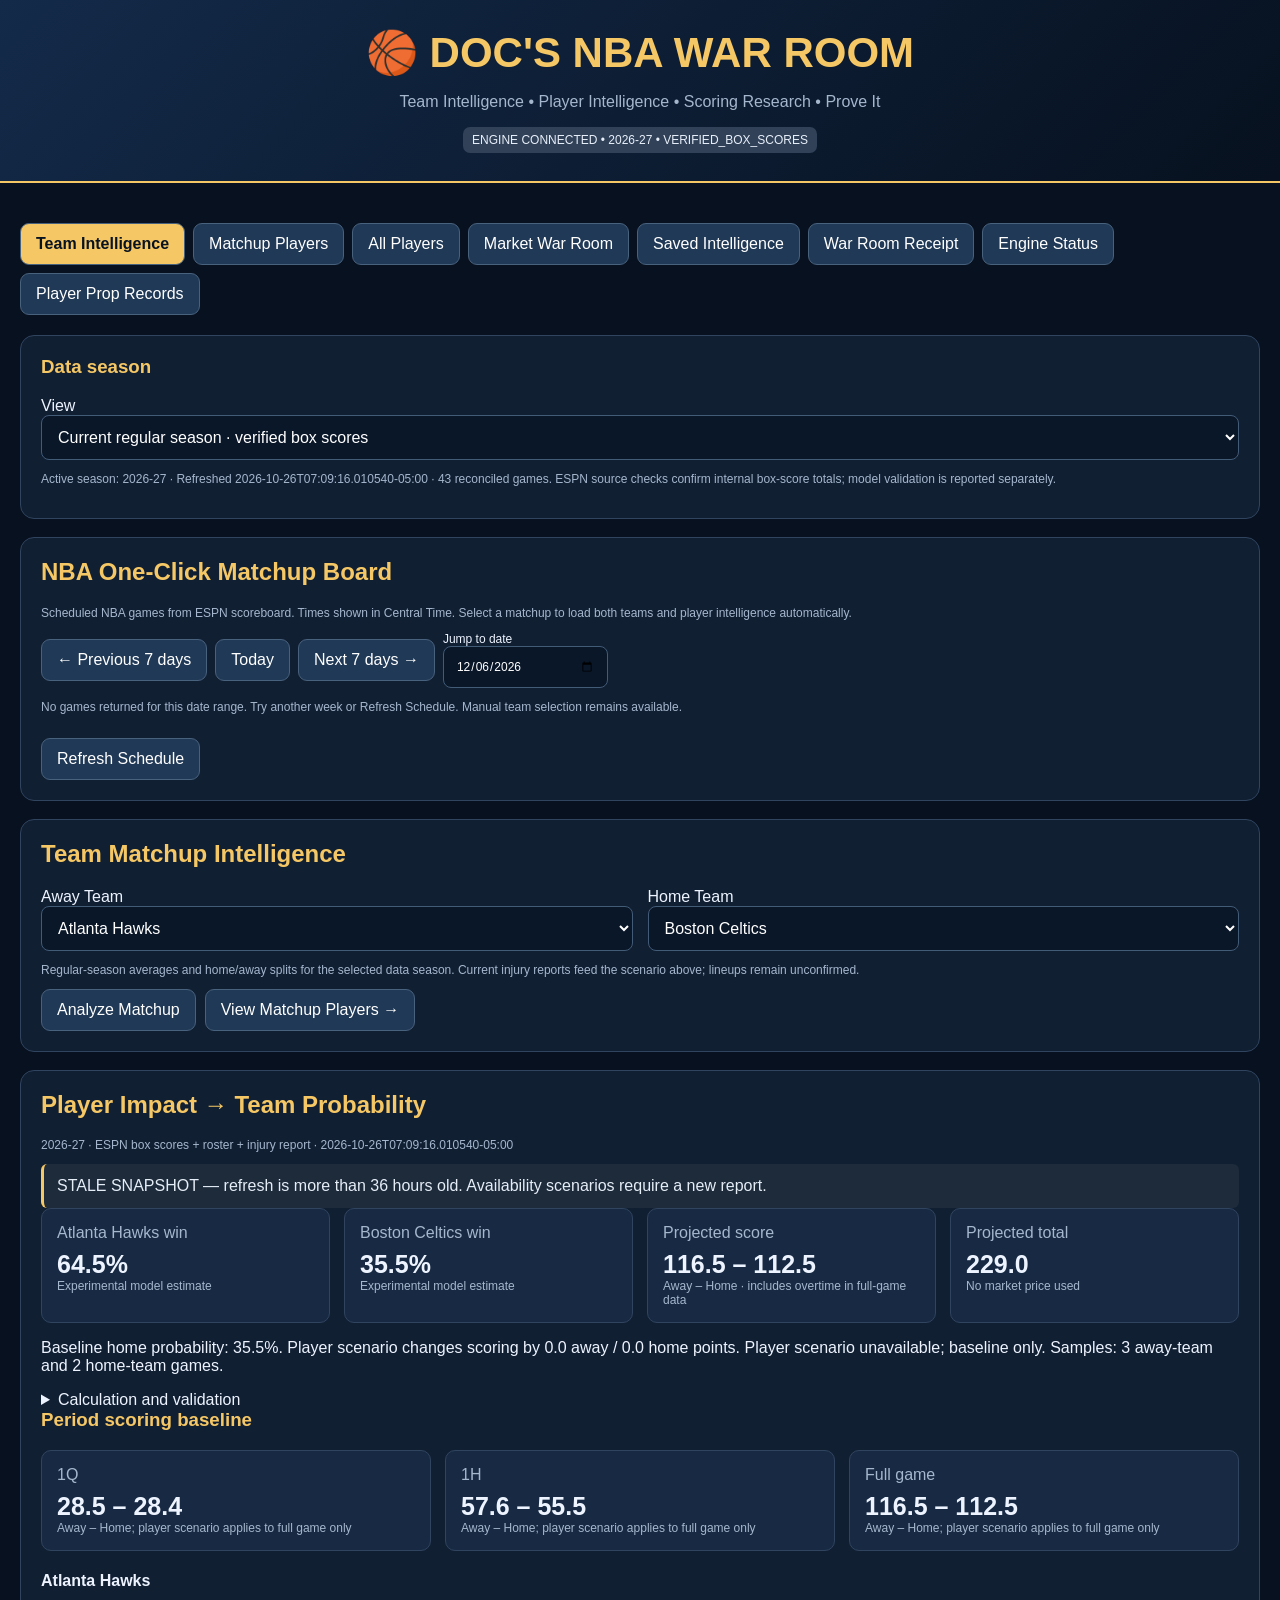
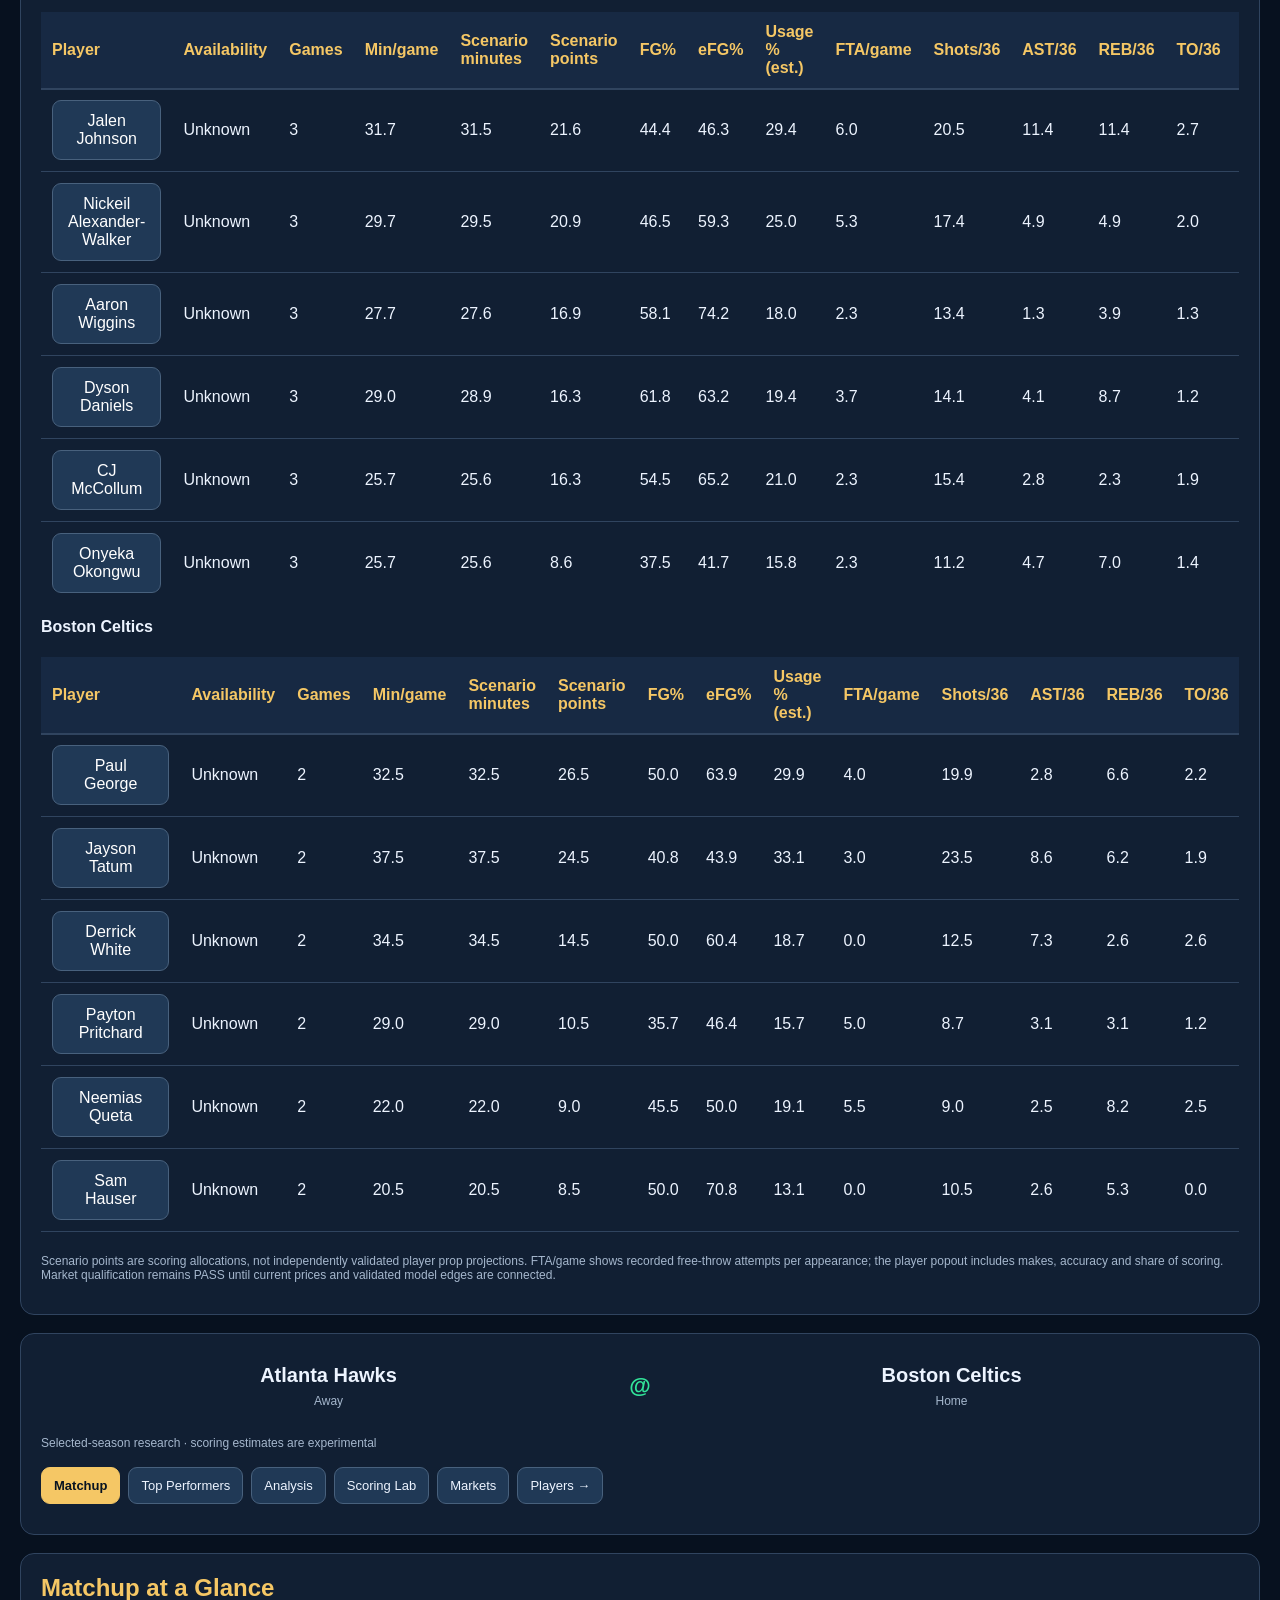
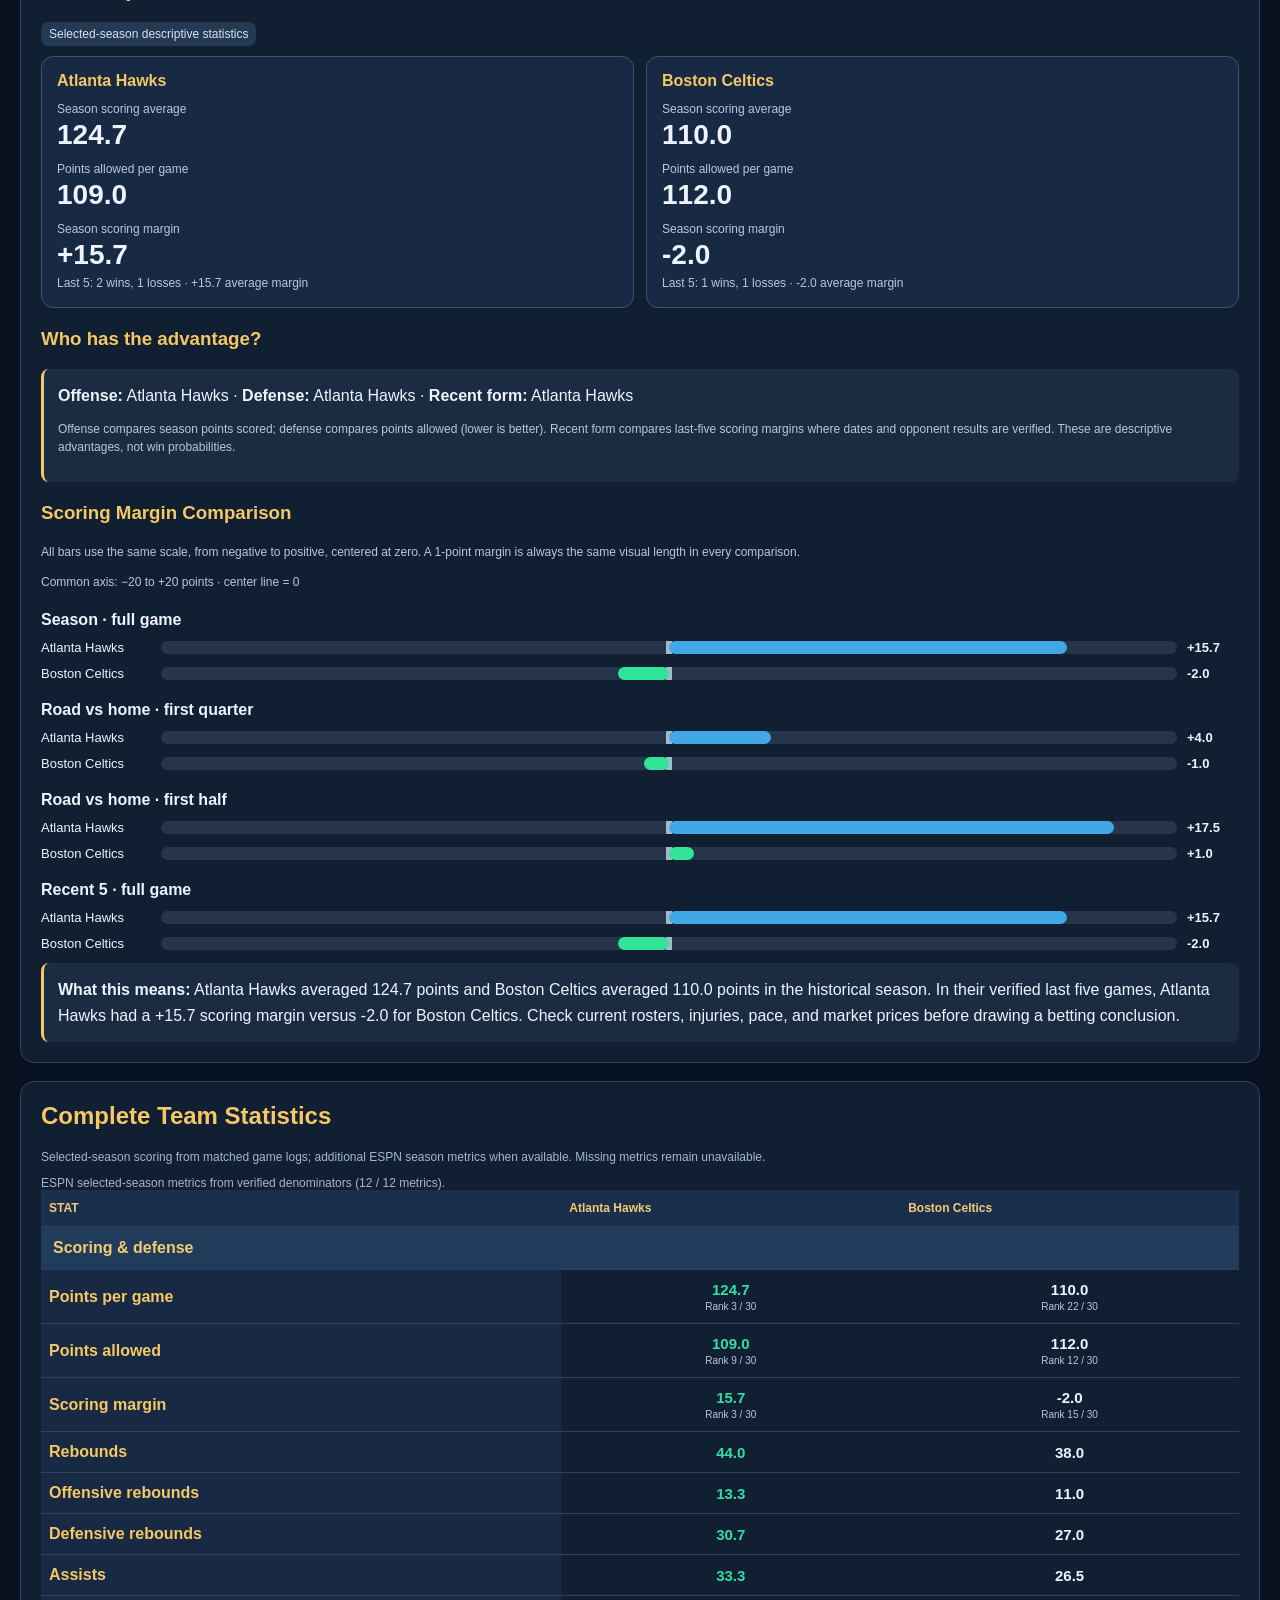
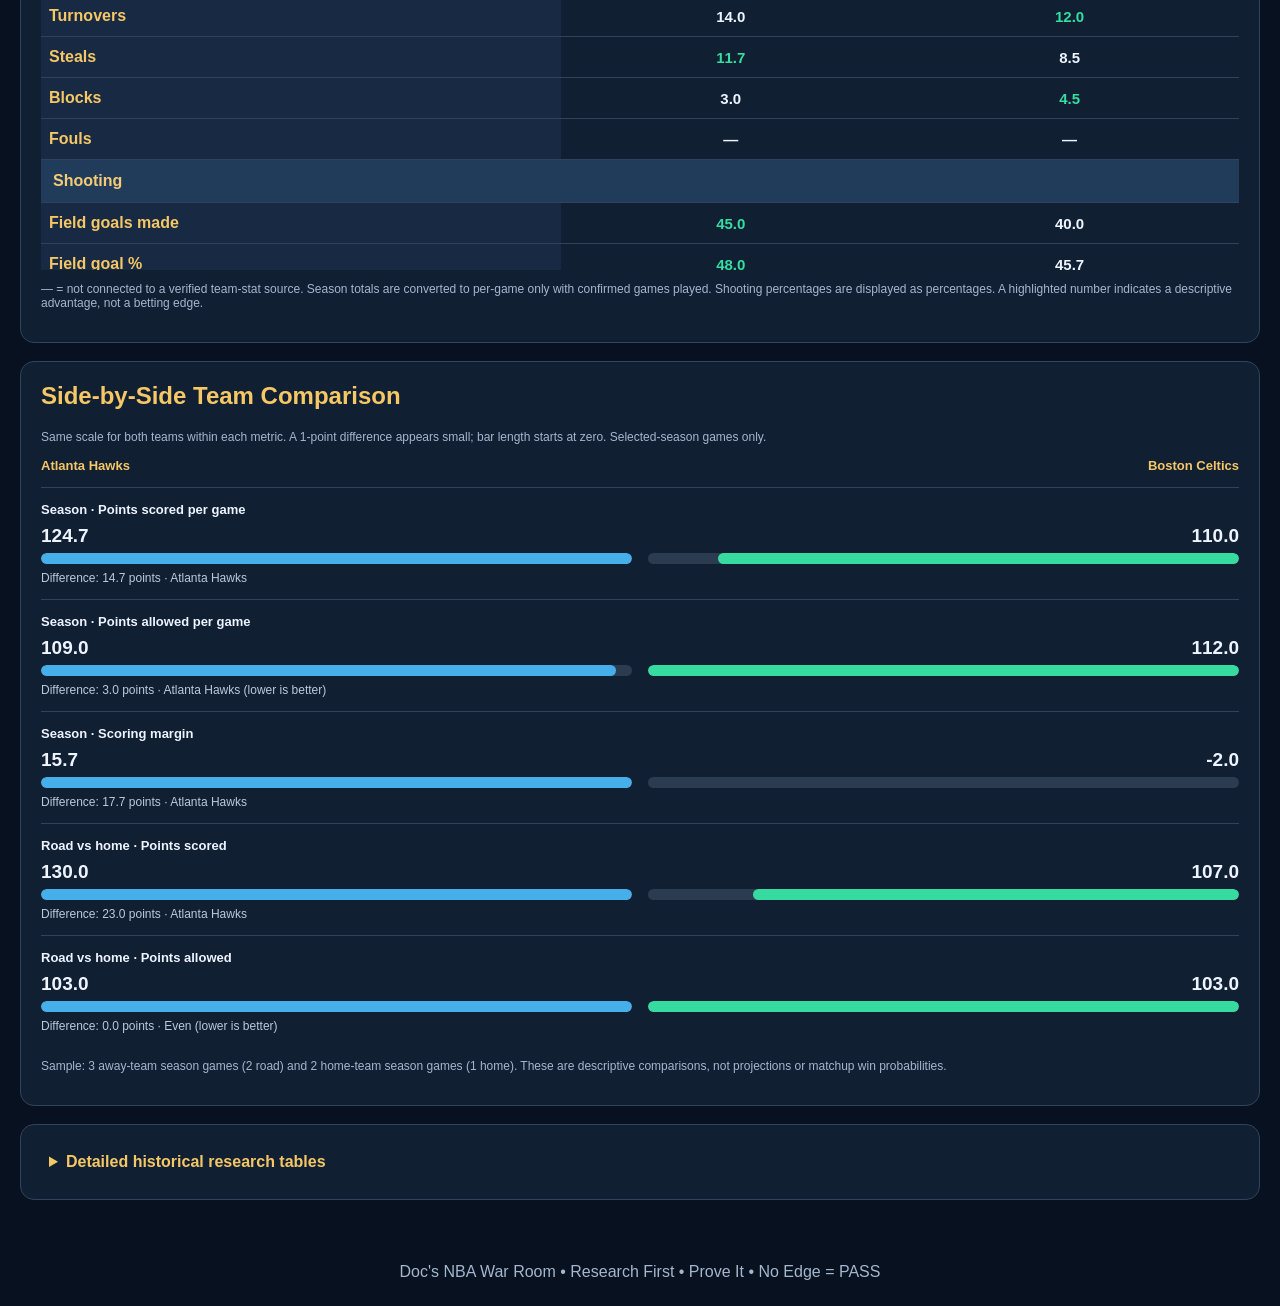
==== commit c2ec9924: "Add free-throw attempts, makes, accuracy and scoring share to player intelligence" ====
--- a/index.html
+++ b/index.html
@@ -349,8 +349,8 @@
 </footer>
 
 <script src="./nba-consistency.js?v=20261026-adaptive2"></script>
-<script src="./nba-impact-engine.js?v=20261026-usage1"></script>
-<script src="./nba-impact-ui.js?v=20261026-usage1"></script>
+<script src="./nba-impact-engine.js?v=20261026-freethrows1"></script>
+<script src="./nba-impact-ui.js?v=20261026-freethrows1"></script>
 <script>
 "use strict";
 
@@ -2032,6 +2032,6 @@
 <script src="./nba-player-props.js?v=20261026-adaptive2"></script>
 <script src="./nba-matchup-board.js?v=20261026-adaptive2"></script>
 <script src="./nba-prop-receipts.js?v=20261026-adaptive2"></script>
-<script src="./nba-player-volume.js?v=20261026-usage1"></script>
+<script src="./nba-player-volume.js?v=20261026-freethrows1"></script>
 </body>
 </html>
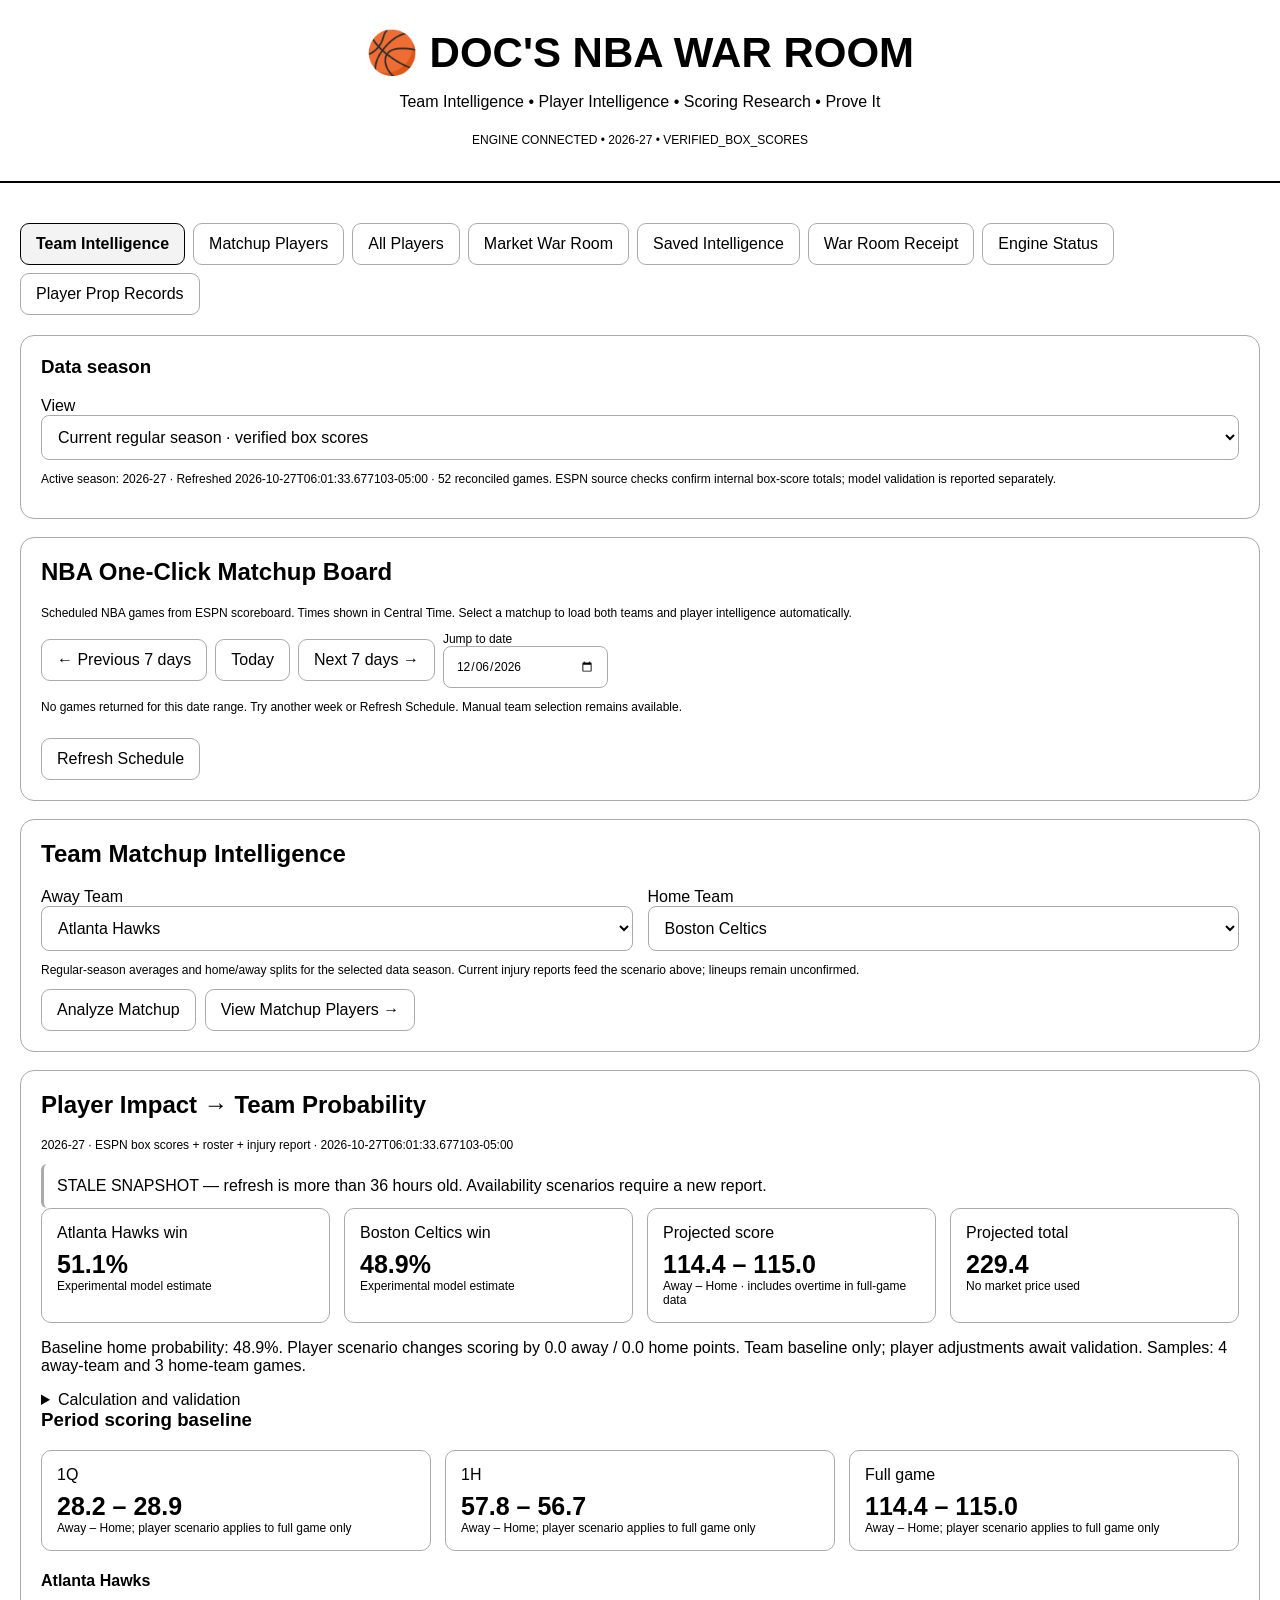
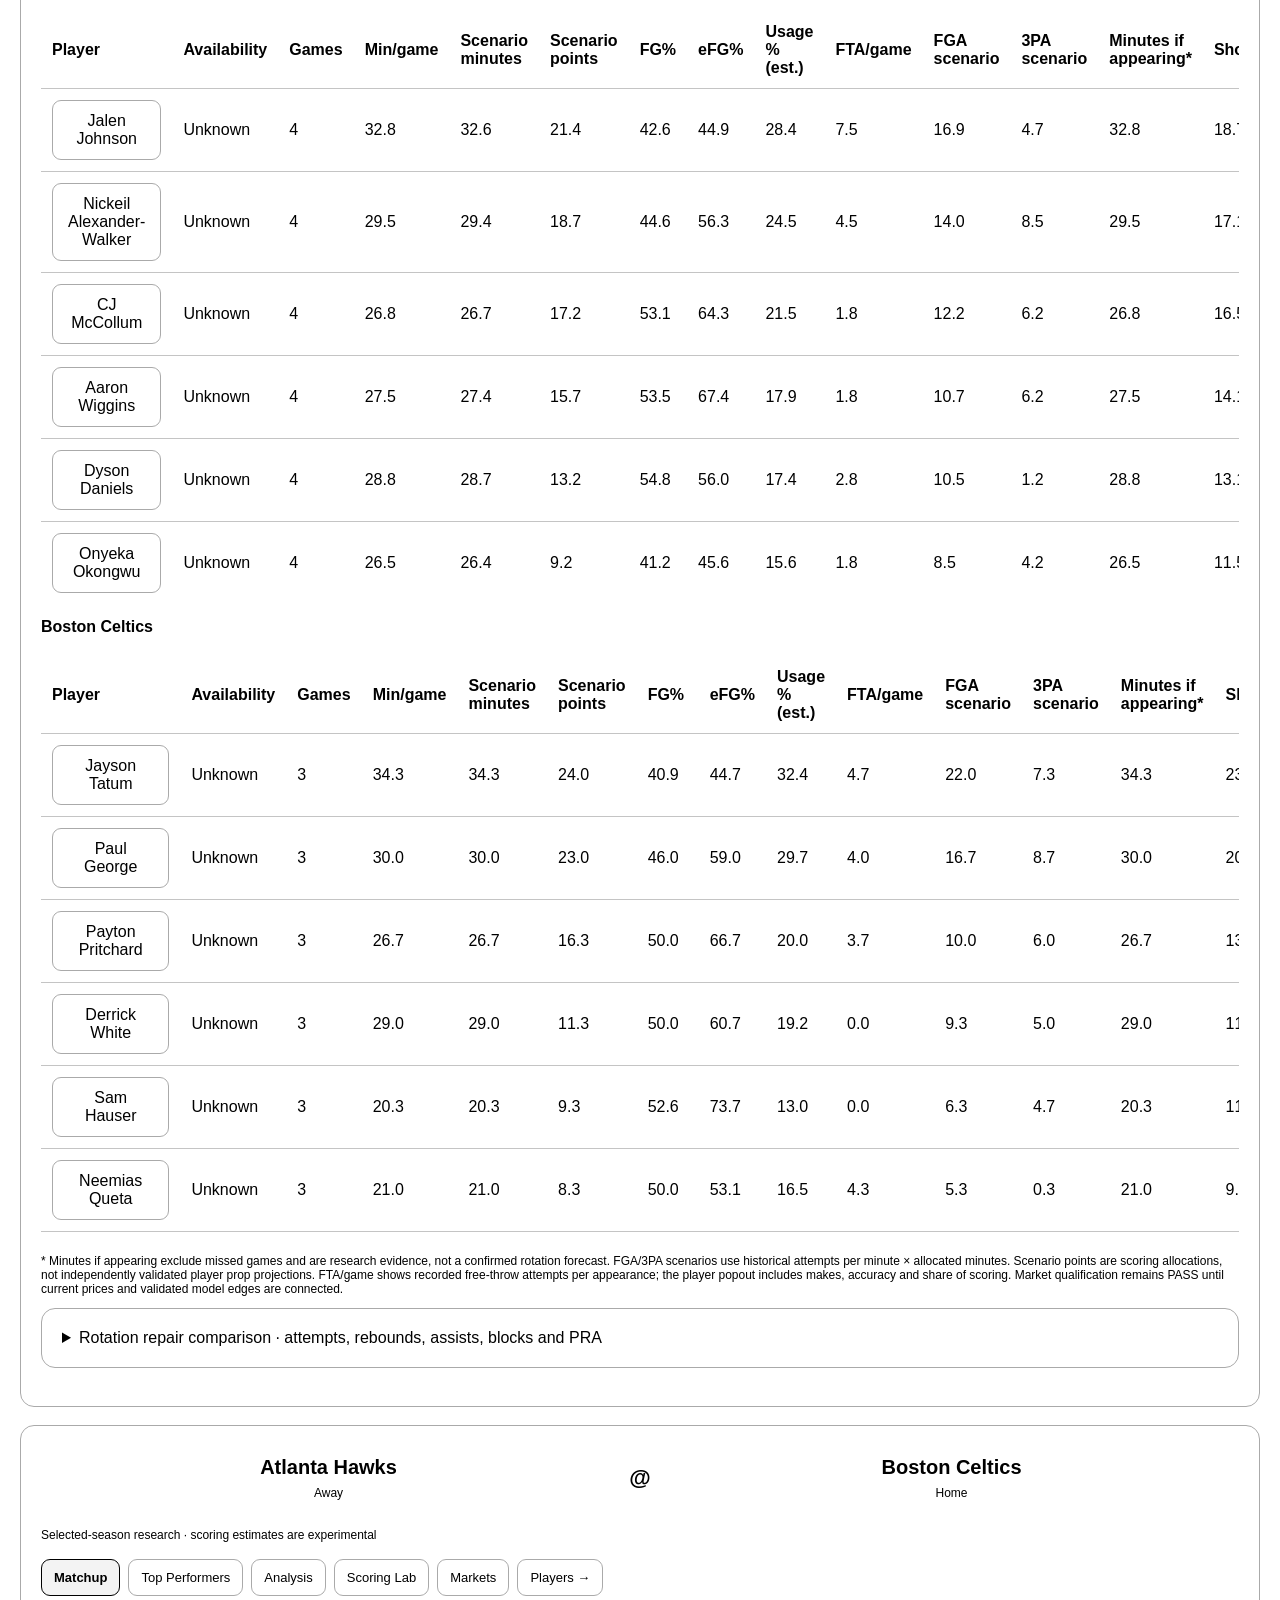
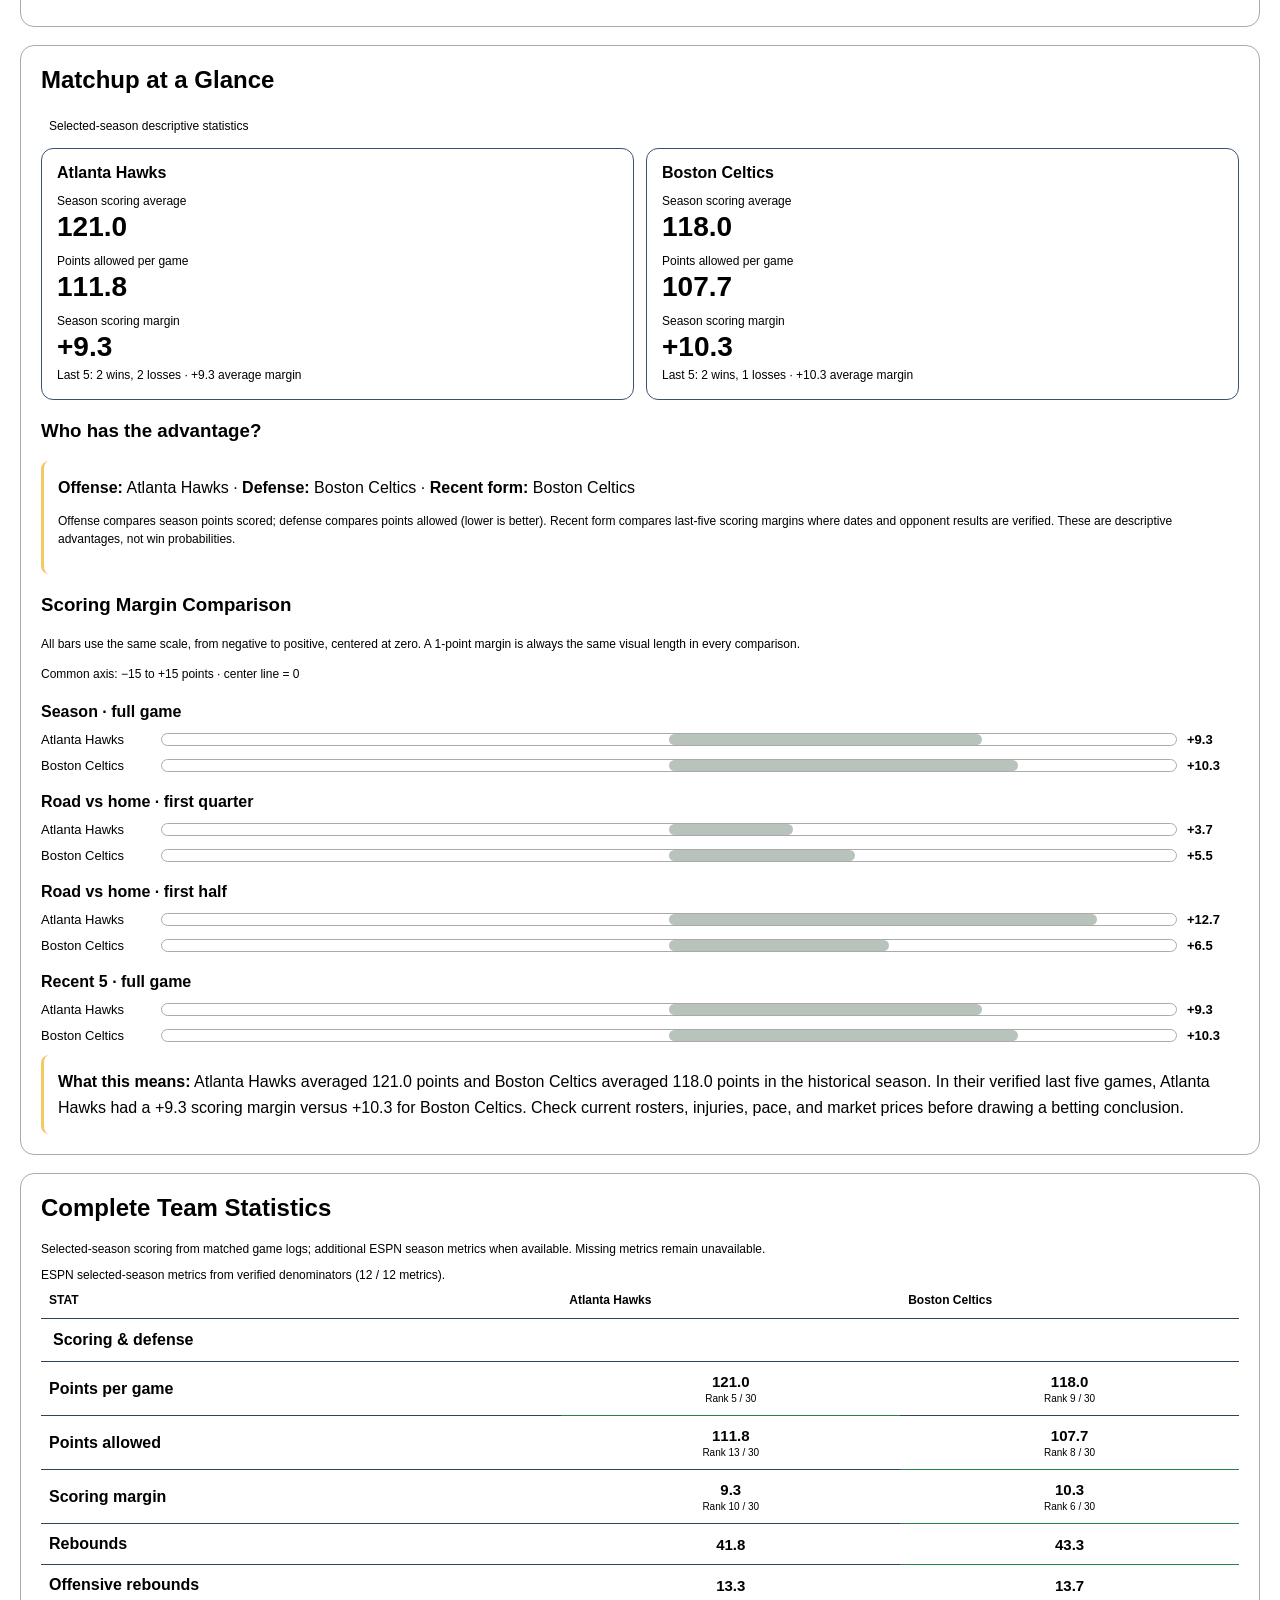
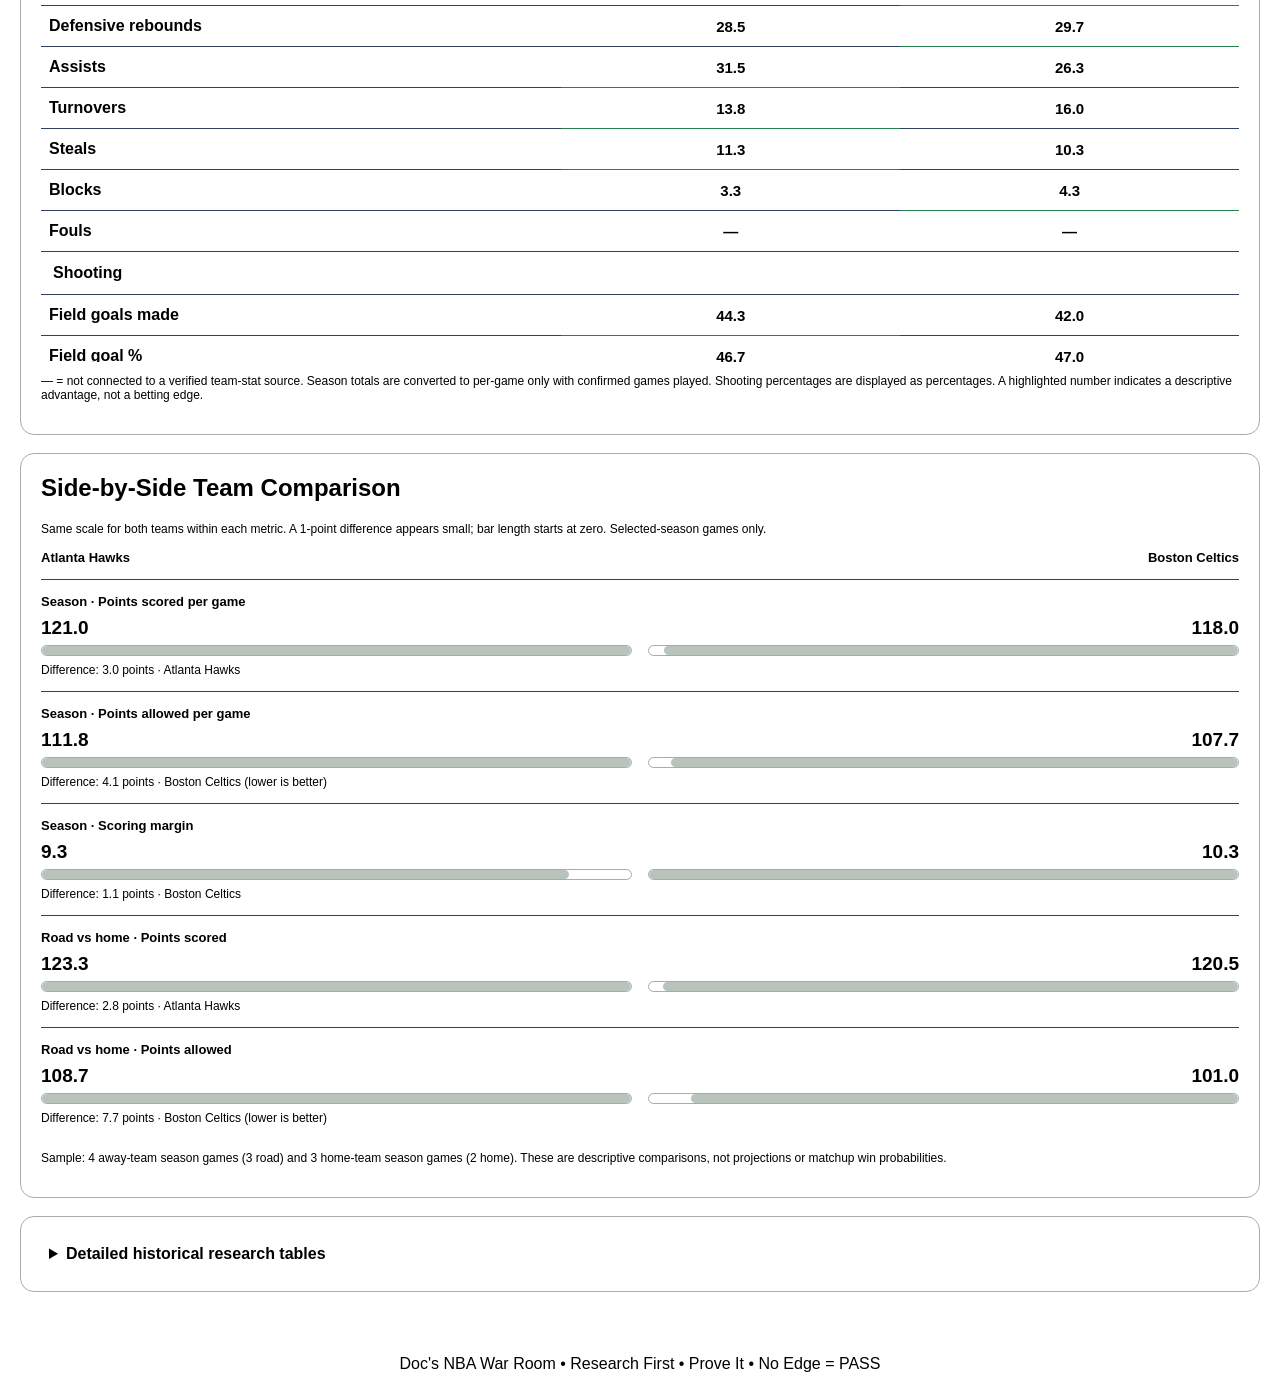
==== commit 363fc345: "Use white backgrounds and black text with low-ink print layout" ====
--- a/index.html
+++ b/index.html
@@ -145,6 +145,47 @@
 @media(max-width:550px){.full-stat-table th,.full-stat-table td{padding:9px 5px;font-size:12px}.full-stat-table td{font-size:14px}}
 .doc-leader-category{padding:14px 0;border-bottom:1px solid #30445f}.doc-leader-category h3{margin:0 0 12px;color:#f5c765}.doc-leader-category h4{margin:6px 0 10px}.doc-leader-row{display:grid;grid-template-columns:30px minmax(0,1fr) 55px 48px;align-items:center;gap:5px;padding:9px 5px;border-bottom:1px solid #30445f}.doc-leader-row strong{text-align:right}.doc-leader-row small{color:#a5b7cd;text-align:right}.doc-leader-rank{color:#32e49a;font-weight:bold}.doc-leaders .two>div{min-width:0}.doc-leaders .linkbutton{overflow-wrap:anywhere}
 </style>
+
+<style id="doc-light-print-theme">
+/* Low-ink white theme, including dynamically generated NBA panels. */
+:root{color-scheme:light;--bg:#fff;--panel:#fff;--panel2:#fff;--line:#c4c4c4;--text:#000;--muted:#000;--gold:#000;--green:#000}
+body,body *{color:#000!important;text-shadow:none!important}
+html,body{background:#fff!important}
+body :is(header,main,nav,section,article,aside,footer,div,table,thead,tbody,tr,th,td,button,input,select,option,details,summary,dialog,a,span){
+ background-color:#fff!important;background-image:none!important;box-shadow:none!important
+}
+header{background:#fff!important;border-bottom:2px solid #000}
+button,input,select,.panel,.stat,.modalbox,.badge,.notice,.signal{border-color:#aaa!important}
+button.active,button[aria-selected="true"]{background:#f3f3f3!important;border-color:#000!important;font-weight:bold}
+button:hover{background:#f5f5f5!important}
+a,.linkbutton{text-decoration:underline}
+.green,.signal,.stat-leader{border-color:#26814b!important}
+.green{font-weight:bold;text-decoration:underline;text-decoration-color:#26814b;text-underline-offset:3px}
+body .tv-track,body .lab-bar-track,body .compare-rail{border:1px solid #aaa;background:#fff!important}
+body .tv-fill,body .lab-bar-fill,body .compare-fill{background:#b8c4bb!important}
+#modal{background:rgba(255,255,255,.96)!important}
+@media print{
+ @page{margin:12mm}
+ html,body{background:#fff!important;color:#000!important}
+ body,body *{-webkit-print-color-adjust:economy;print-color-adjust:economy;color:#000!important;background-color:transparent!important;background-image:none!important;box-shadow:none!important;text-shadow:none!important}
+ header,main,footer{max-width:none!important;padding:0!important}
+ nav,.actions,footer,#closeModal,.savebutton,#savePlayerToSheets,#clearSaved,#exportSaved{display:none!important}
+ body:has(#modal.open)>:not(#modal){display:none!important}
+ #modal.open{display:block!important;position:static!important;inset:auto!important;overflow:visible!important;padding:0!important;background:#fff!important}
+ .modalbox{max-width:none!important;width:100%!important;margin:0!important;padding:0!important;border:0!important}
+ .scroll,.nba-impact-scroll,.full-stat-dashboard .scroll{overflow:visible!important;max-height:none!important;height:auto!important}
+ table{min-width:0!important;width:100%!important;font-size:9pt;table-layout:auto}
+ th,td{padding:5px!important;white-space:normal!important;overflow-wrap:anywhere;border-color:#bbb!important}
+ thead{display:table-header-group}
+ thead th{position:static!important}
+ tr,img{break-inside:avoid}
+ h1,h2,h3,h4{break-after:avoid}
+ .panel,.stat,.notice,.signal{border-color:#bbb!important;border-radius:0!important}
+ .green{text-decoration:underline;text-decoration-color:#000!important}
+ body .tv-fill,body .lab-bar-fill,body .compare-fill{background:#ddd!important}
+}
+</style>
+
 </head>
 <body>
 <header>
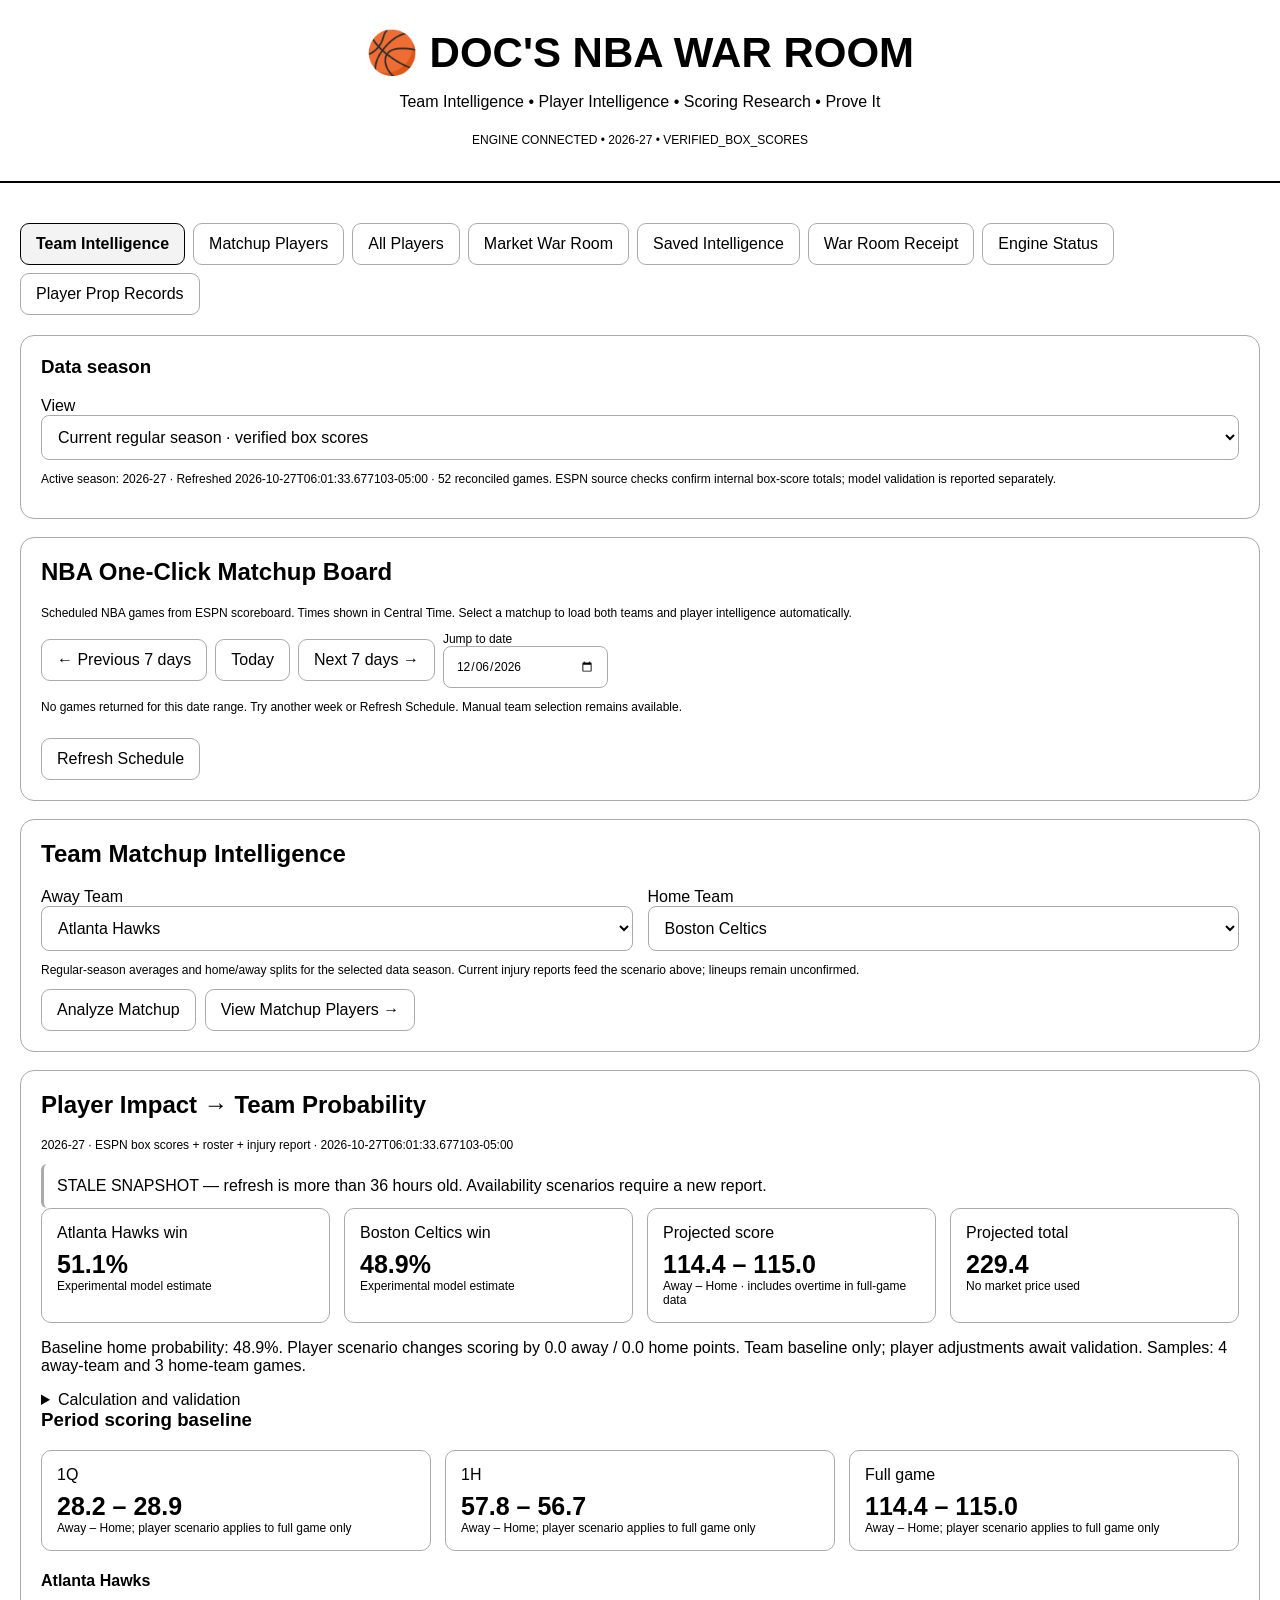
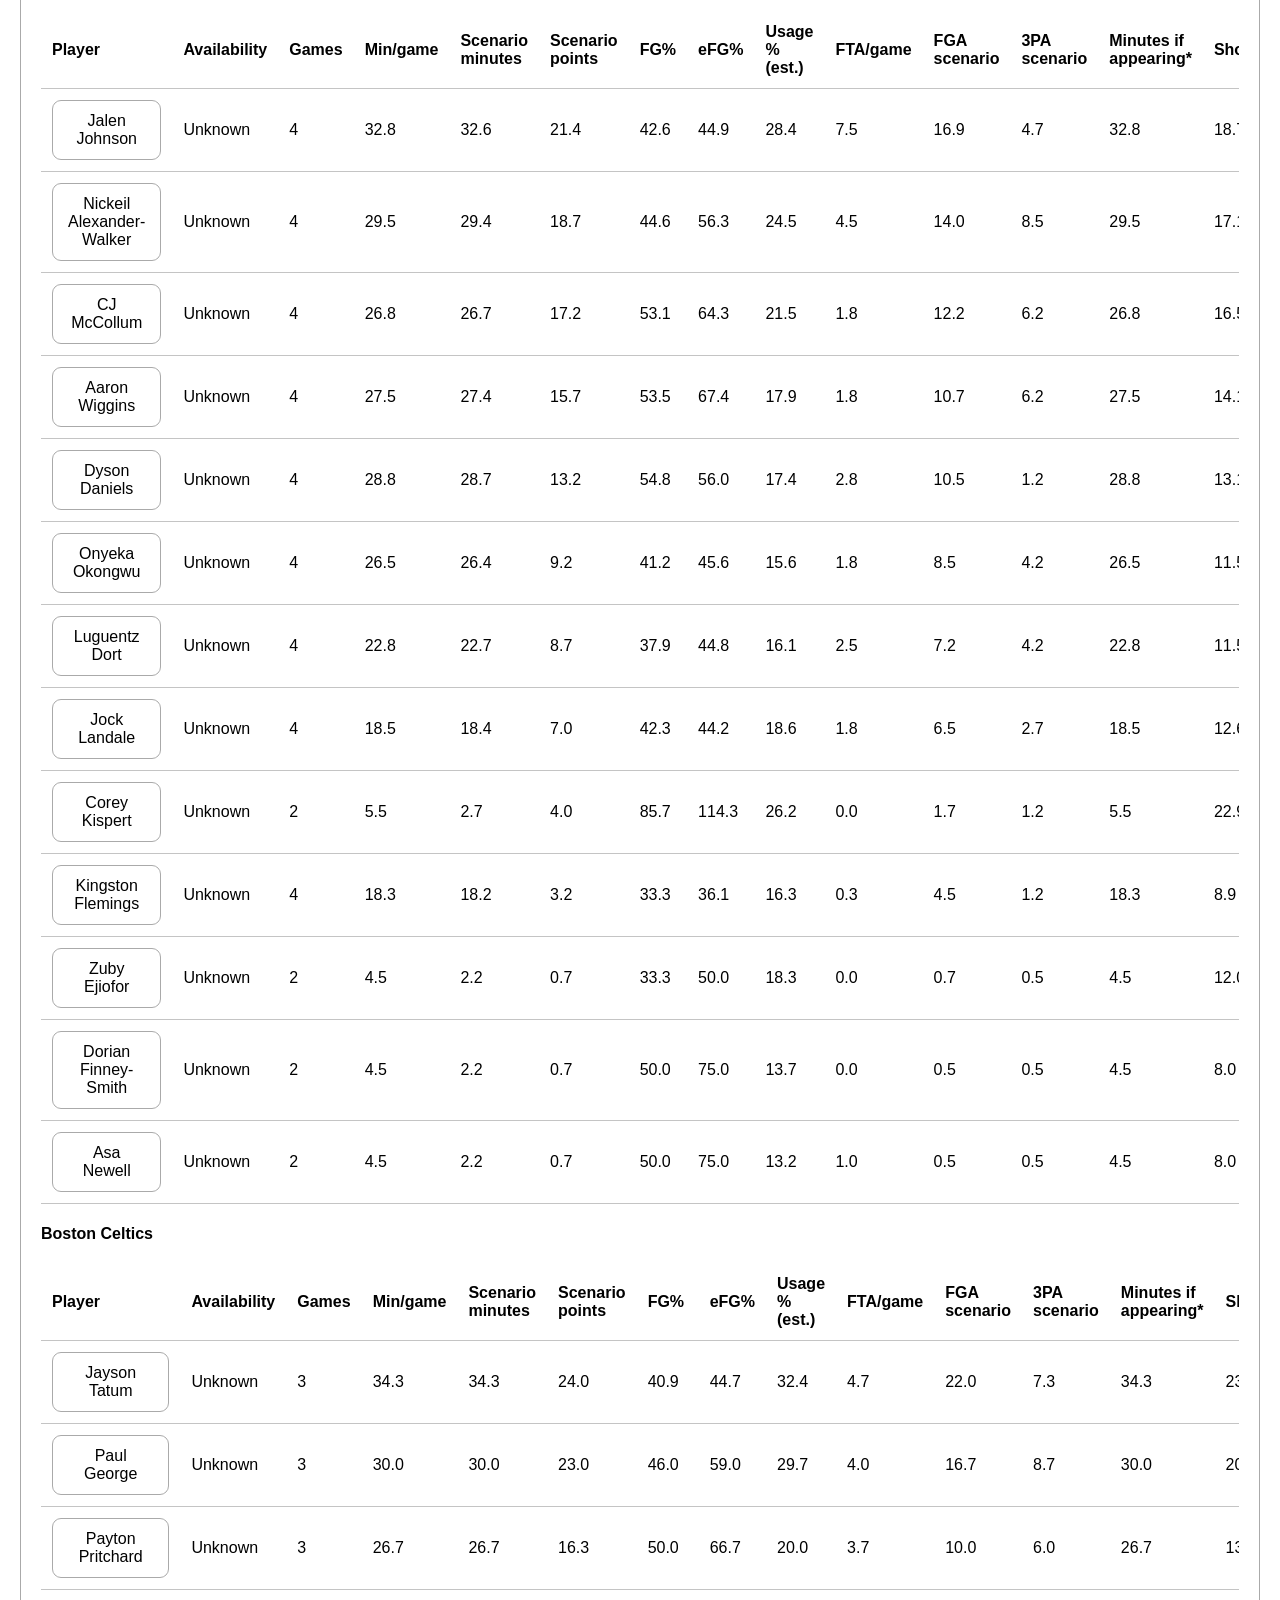
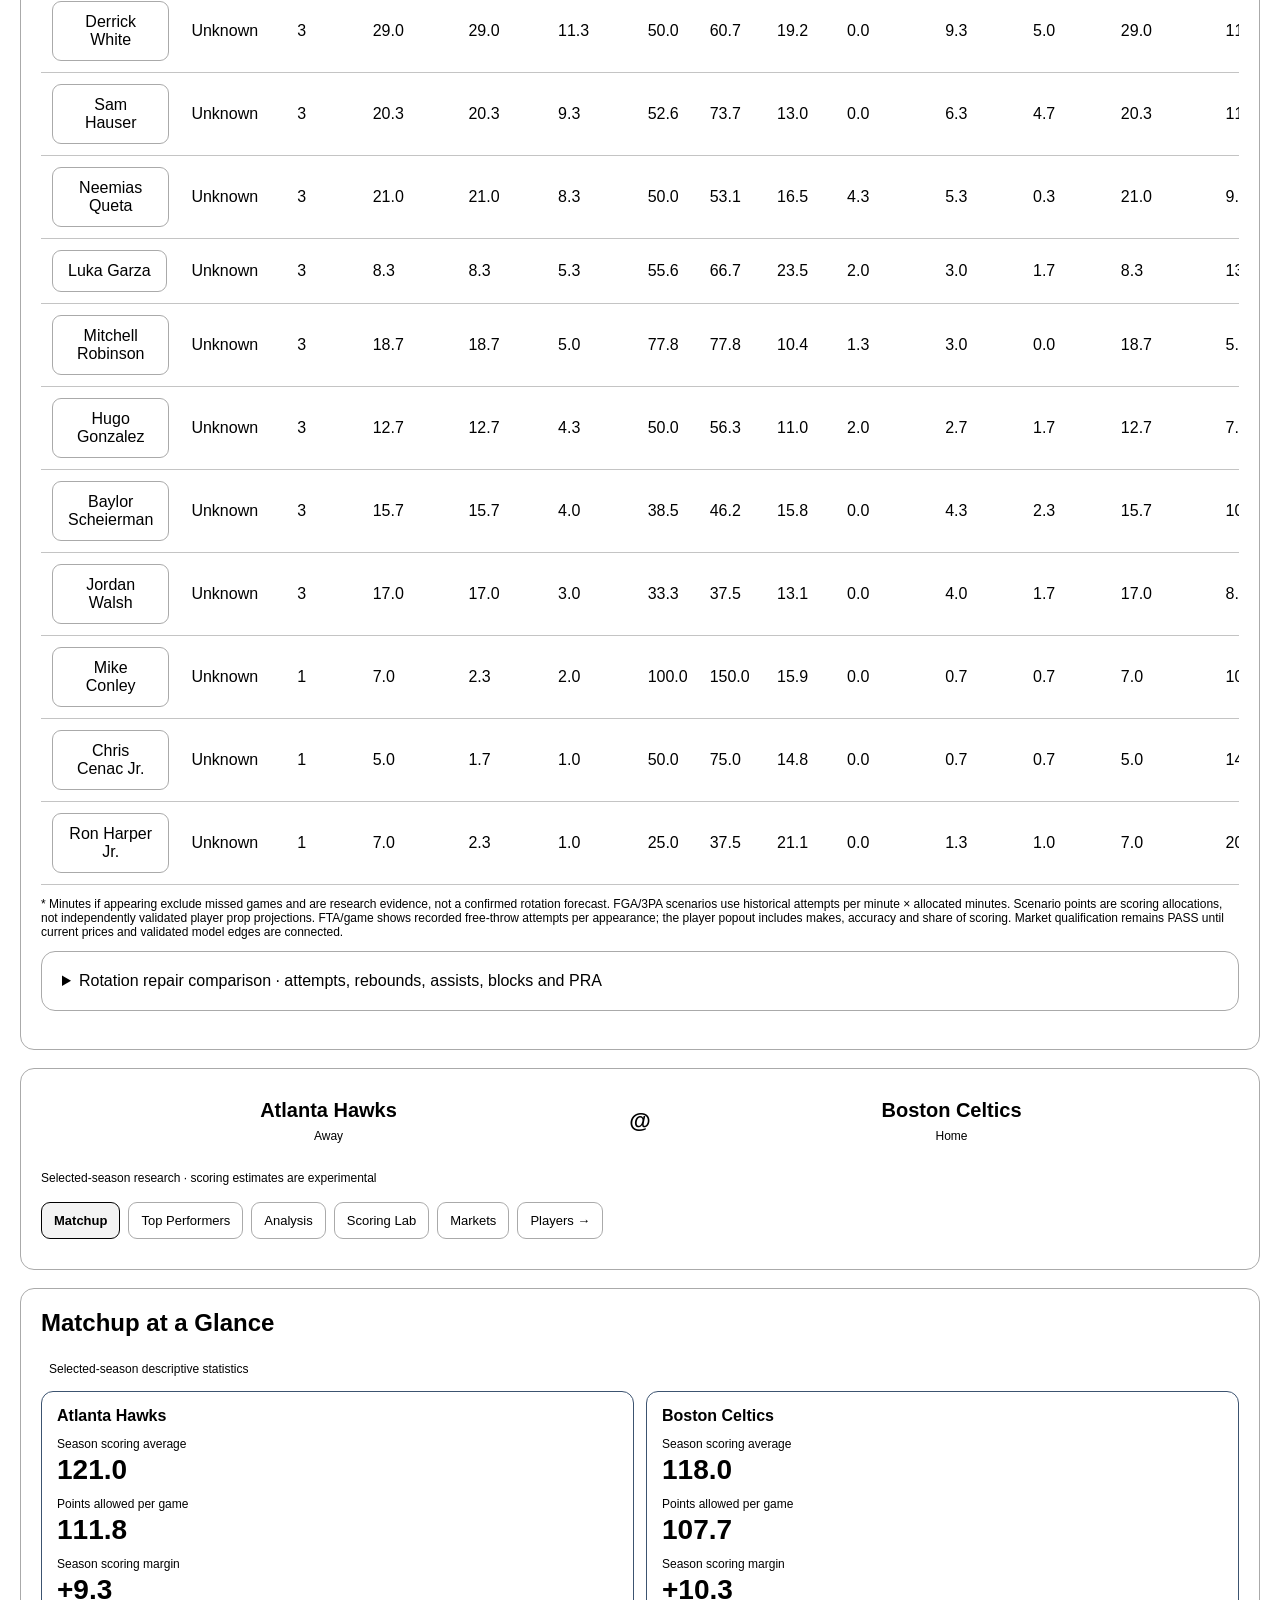
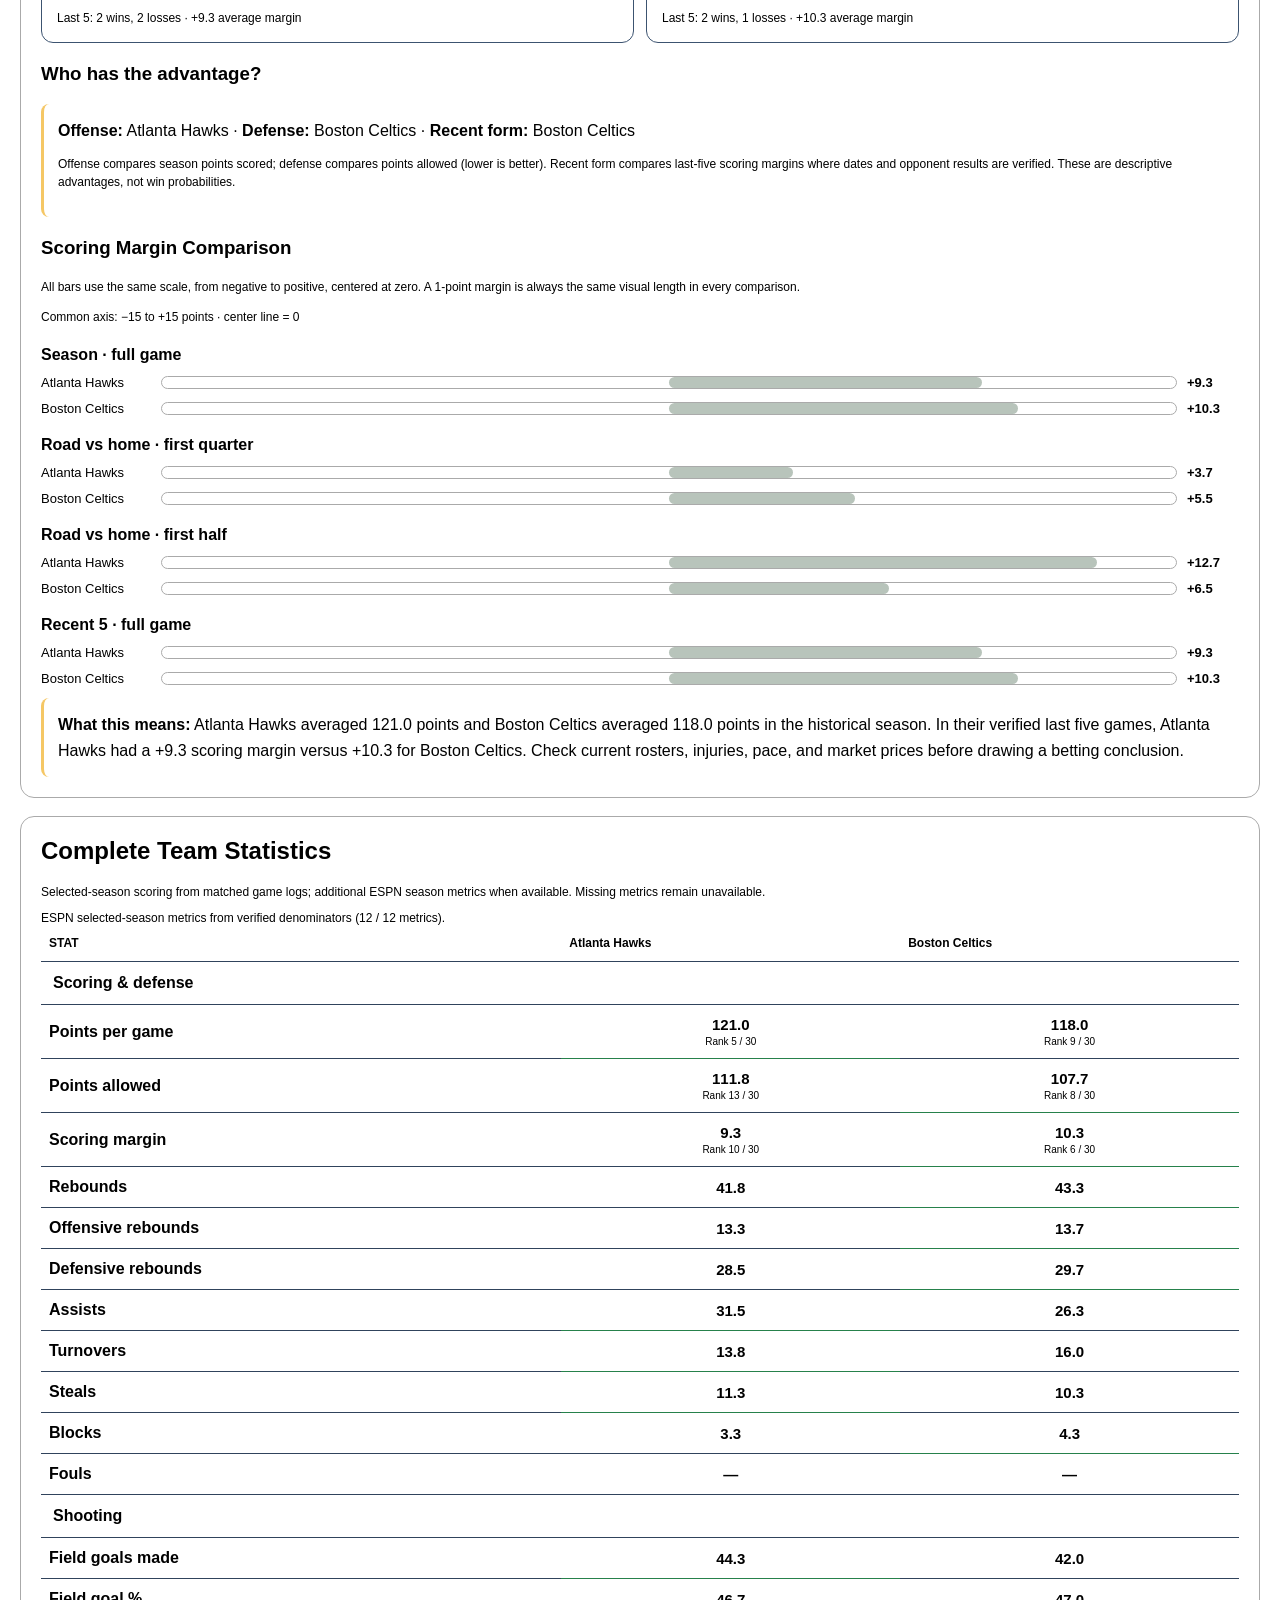
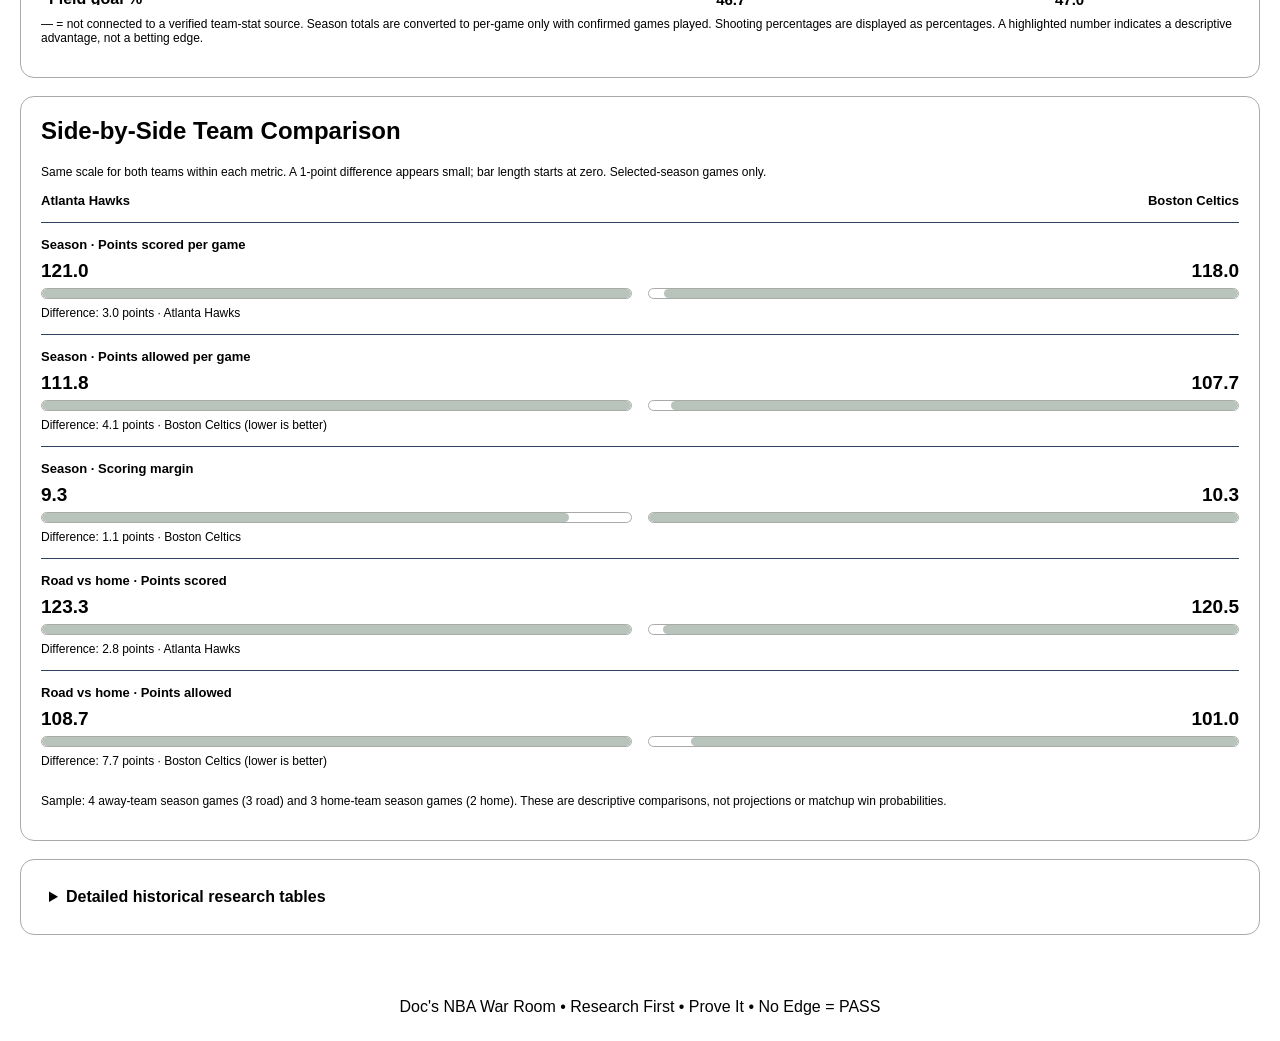
==== commit 48aa17f0: "Unfreeze player table headers and show full team without an internal height limit" ====
--- a/index.html
+++ b/index.html
@@ -38,9 +38,9 @@
 .notice{border-left:3px solid var(--gold);background:#1d2b3b;padding:13px;border-radius:6px;color:#e5edf7}
 .two{display:grid;grid-template-columns:1fr 1fr;gap:15px}
 .scroll{overflow-x:auto}
-.nba-impact-scroll{max-height:clamp(240px,65vh,620px);overflow:auto;position:relative;scrollbar-gutter:stable}
+.nba-impact-scroll{max-height:none;height:auto;overflow-x:auto;position:relative}
 .nba-impact-scroll table{border-collapse:separate;border-spacing:0}
-.nba-impact-scroll thead th{position:sticky;top:0;z-index:2;background:#172943;box-shadow:0 1px 0 var(--line)}
+.nba-impact-scroll thead th{position:static;top:auto;z-index:auto;background:#172943;box-shadow:none}
 .nba-impact-scroll:focus-visible{outline:2px solid var(--gold);outline-offset:3px}
 table{width:100%;border-collapse:collapse;min-width:570px}
 th,td{padding:11px;border-bottom:1px solid var(--line);text-align:left}
@@ -166,7 +166,7 @@
 #modal{background:rgba(255,255,255,.96)!important}
 @media print{
  @page{margin:12mm}
- html,body{background:#fff!important;color:#000!important}
+ html,body{background:#fff!important;color:#000!important;overflow:visible!important;height:auto!important;max-height:none!important}
  body,body *{-webkit-print-color-adjust:economy;print-color-adjust:economy;color:#000!important;background-color:transparent!important;background-image:none!important;box-shadow:none!important;text-shadow:none!important}
  header,main,footer{max-width:none!important;padding:0!important}
  nav,.actions,footer,#closeModal,.savebutton,#savePlayerToSheets,#clearSaved,#exportSaved{display:none!important}
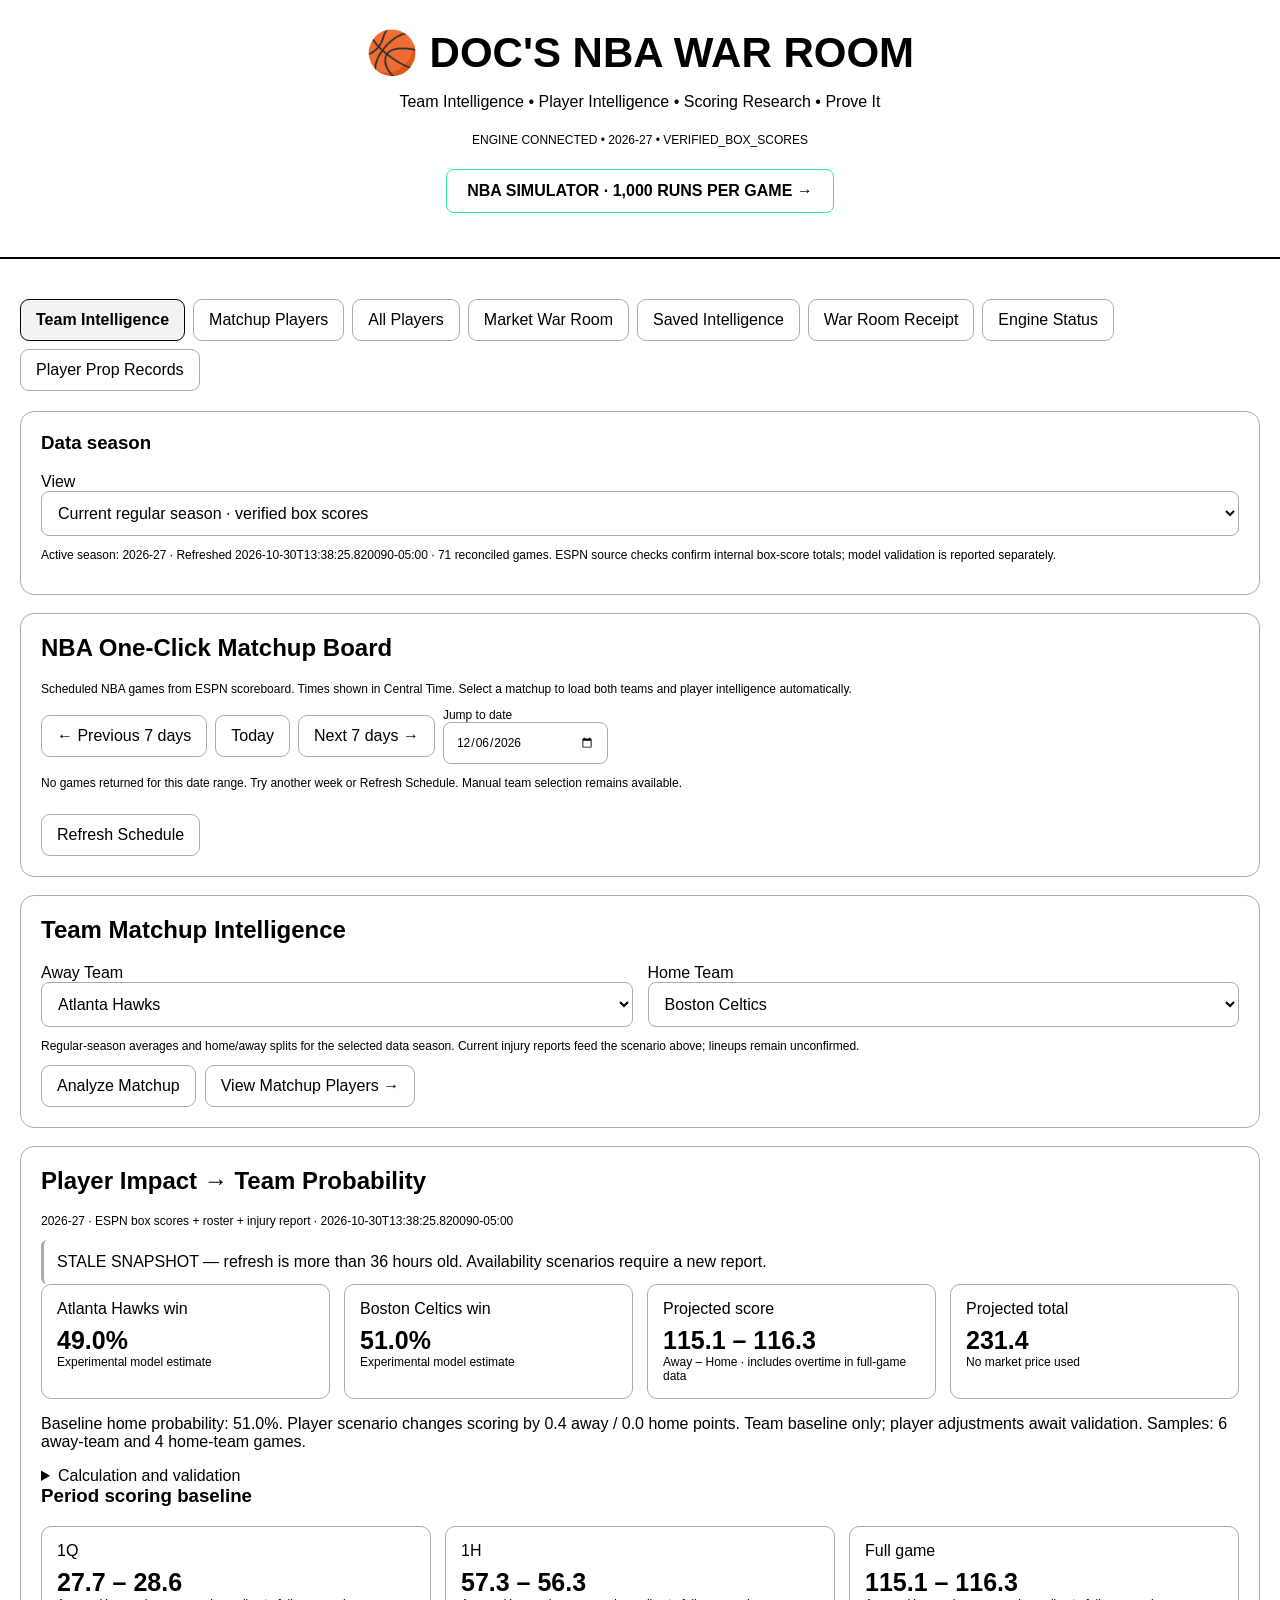
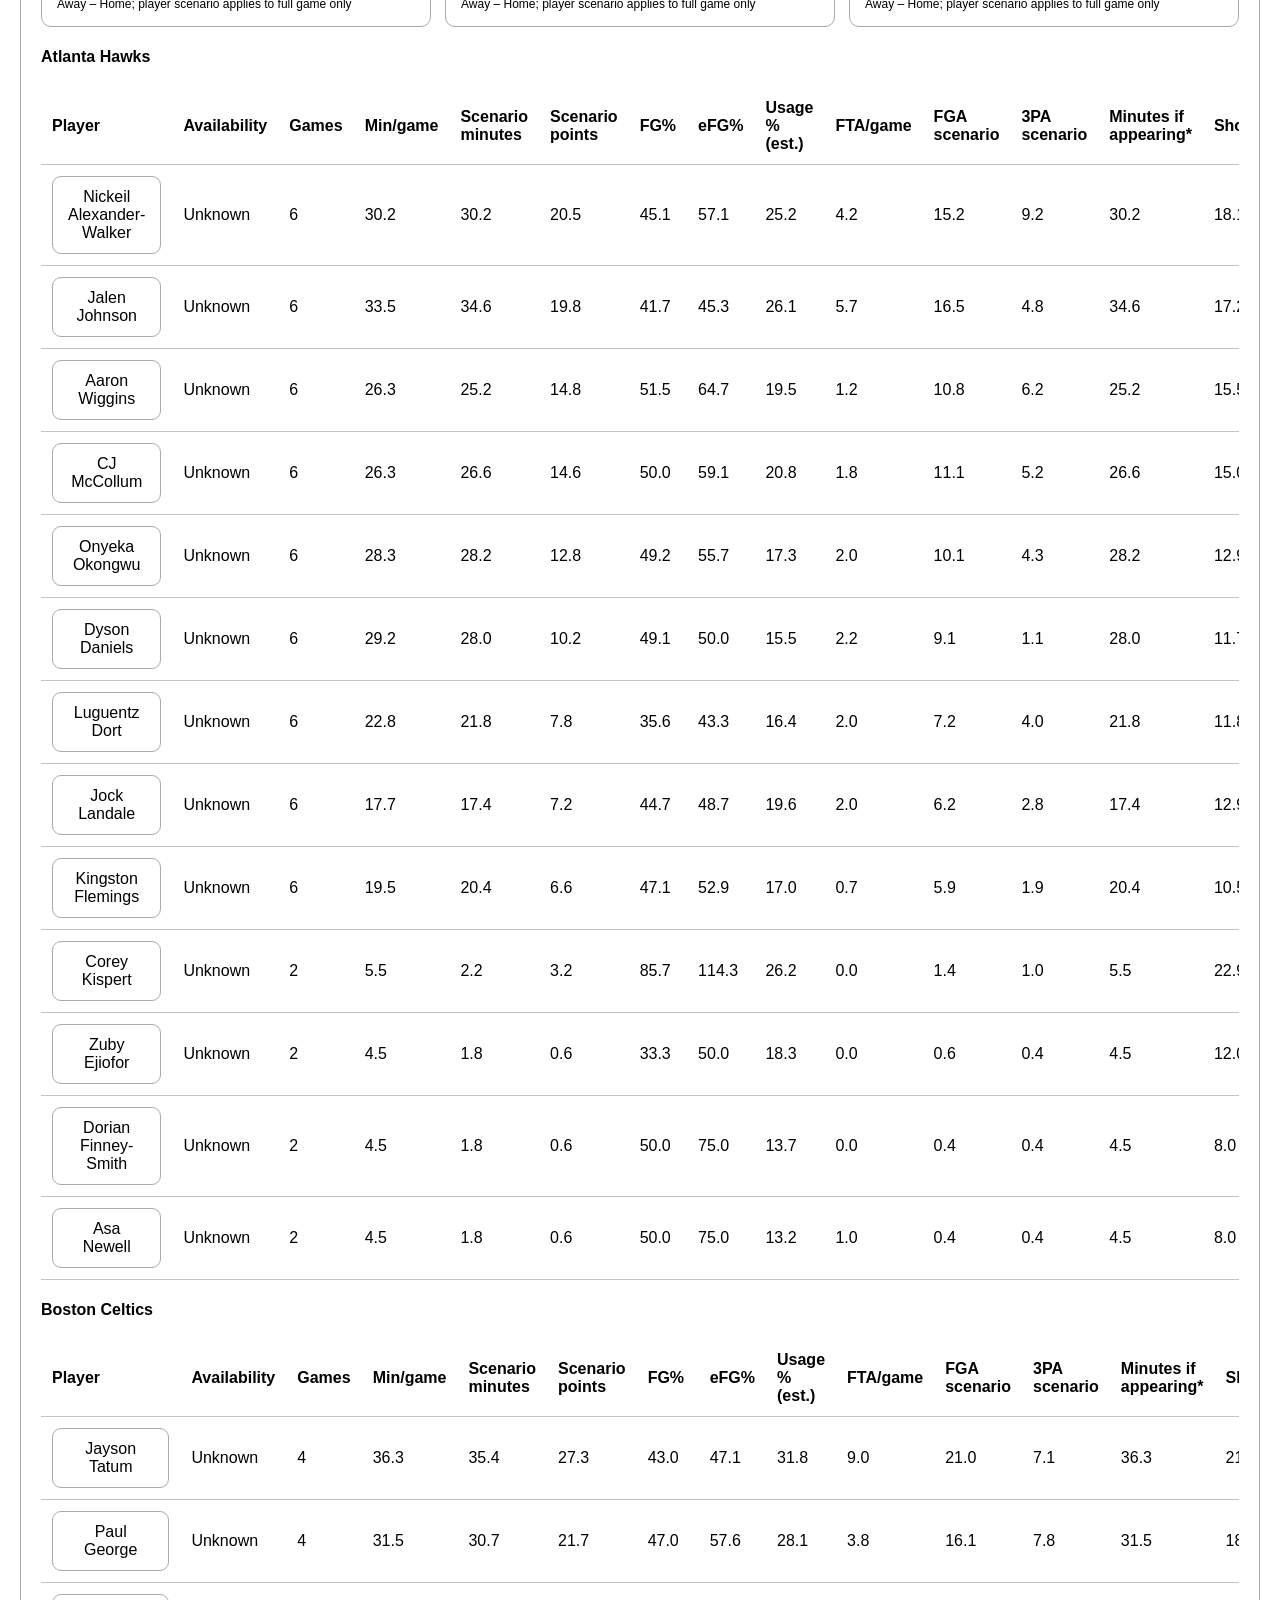
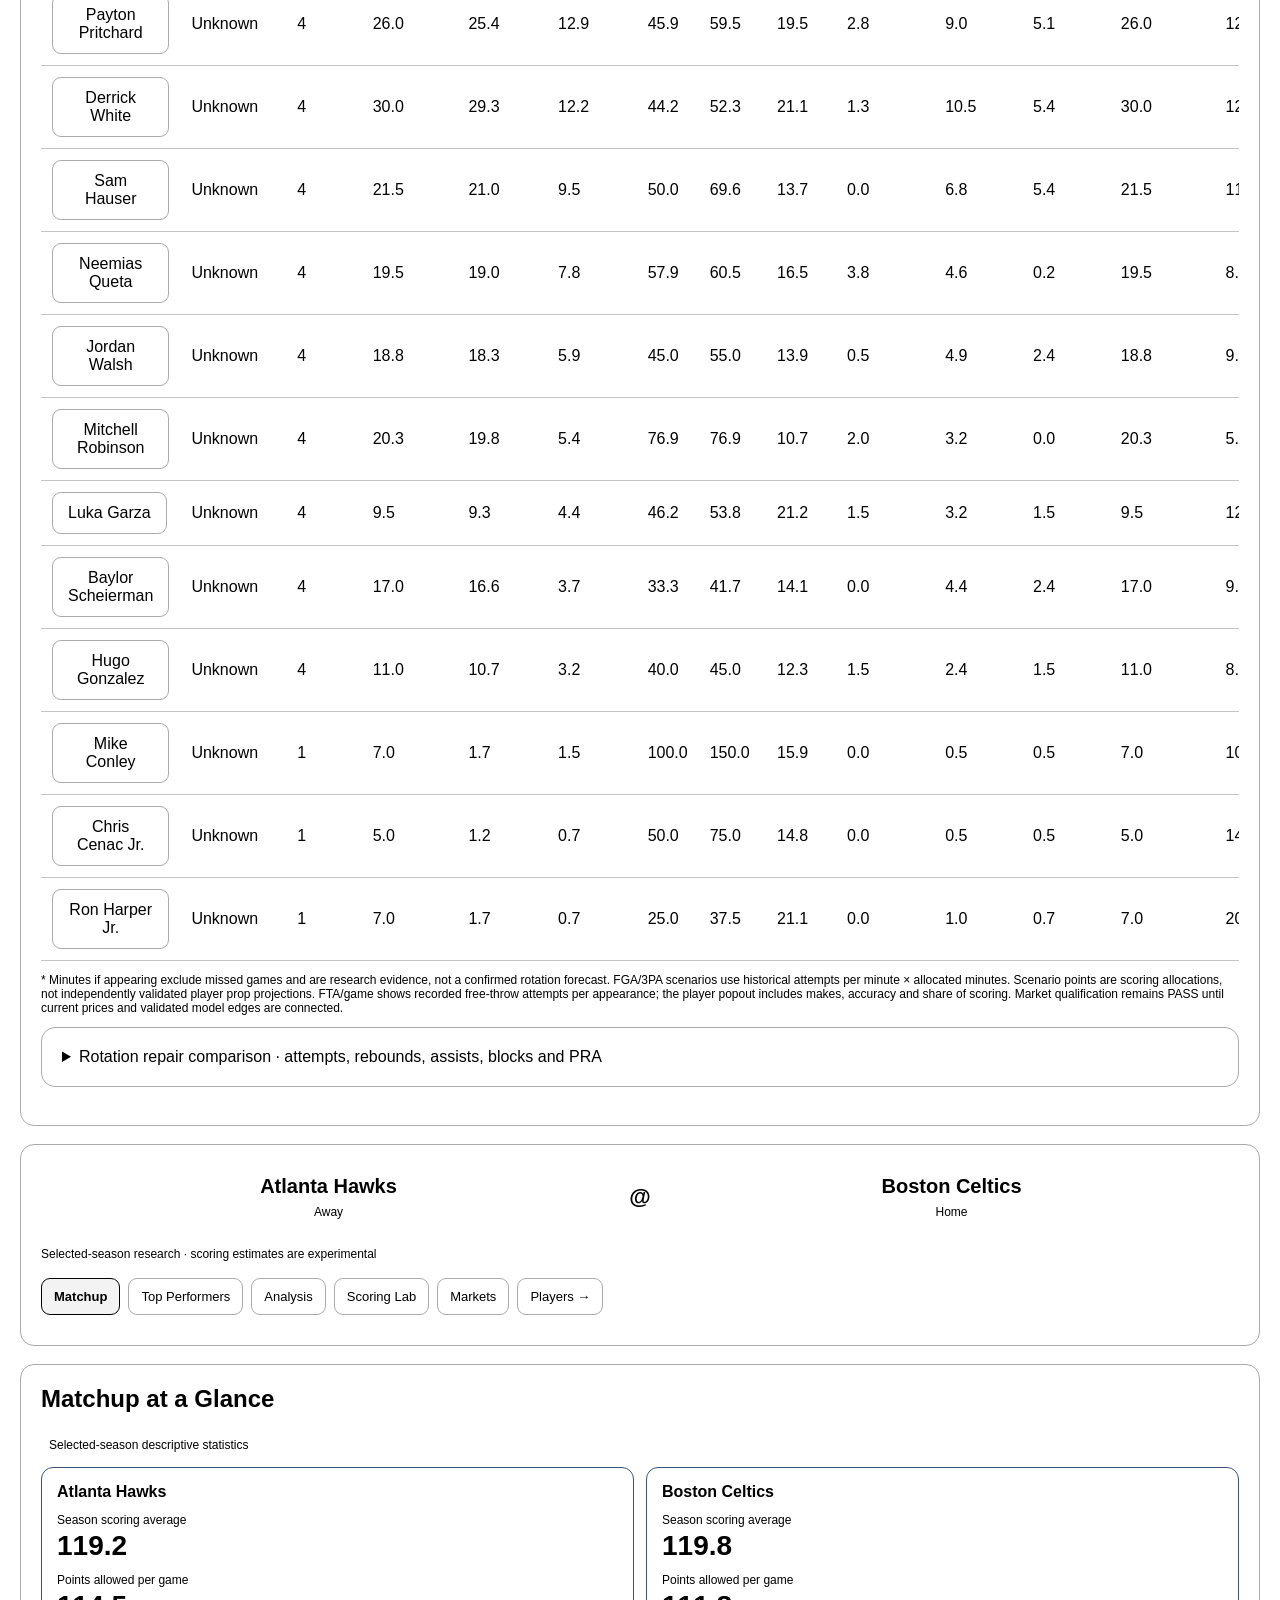
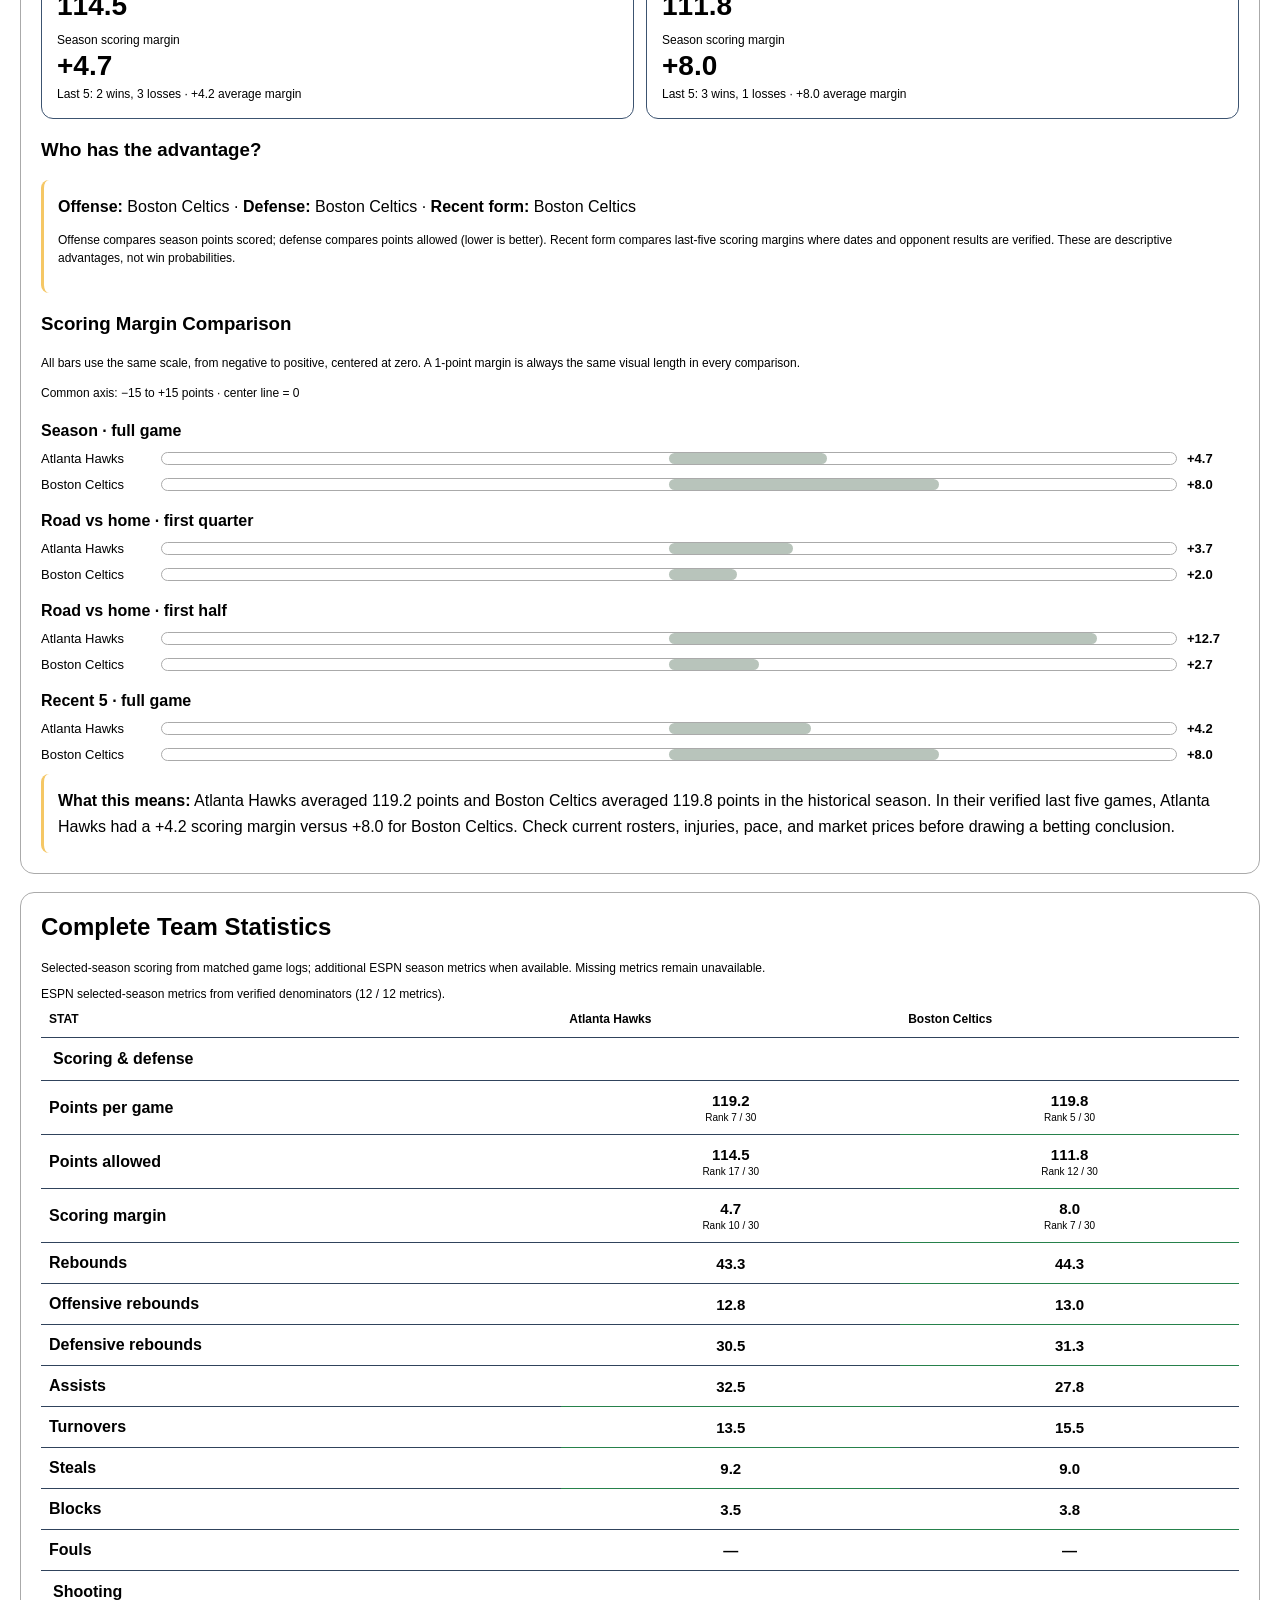
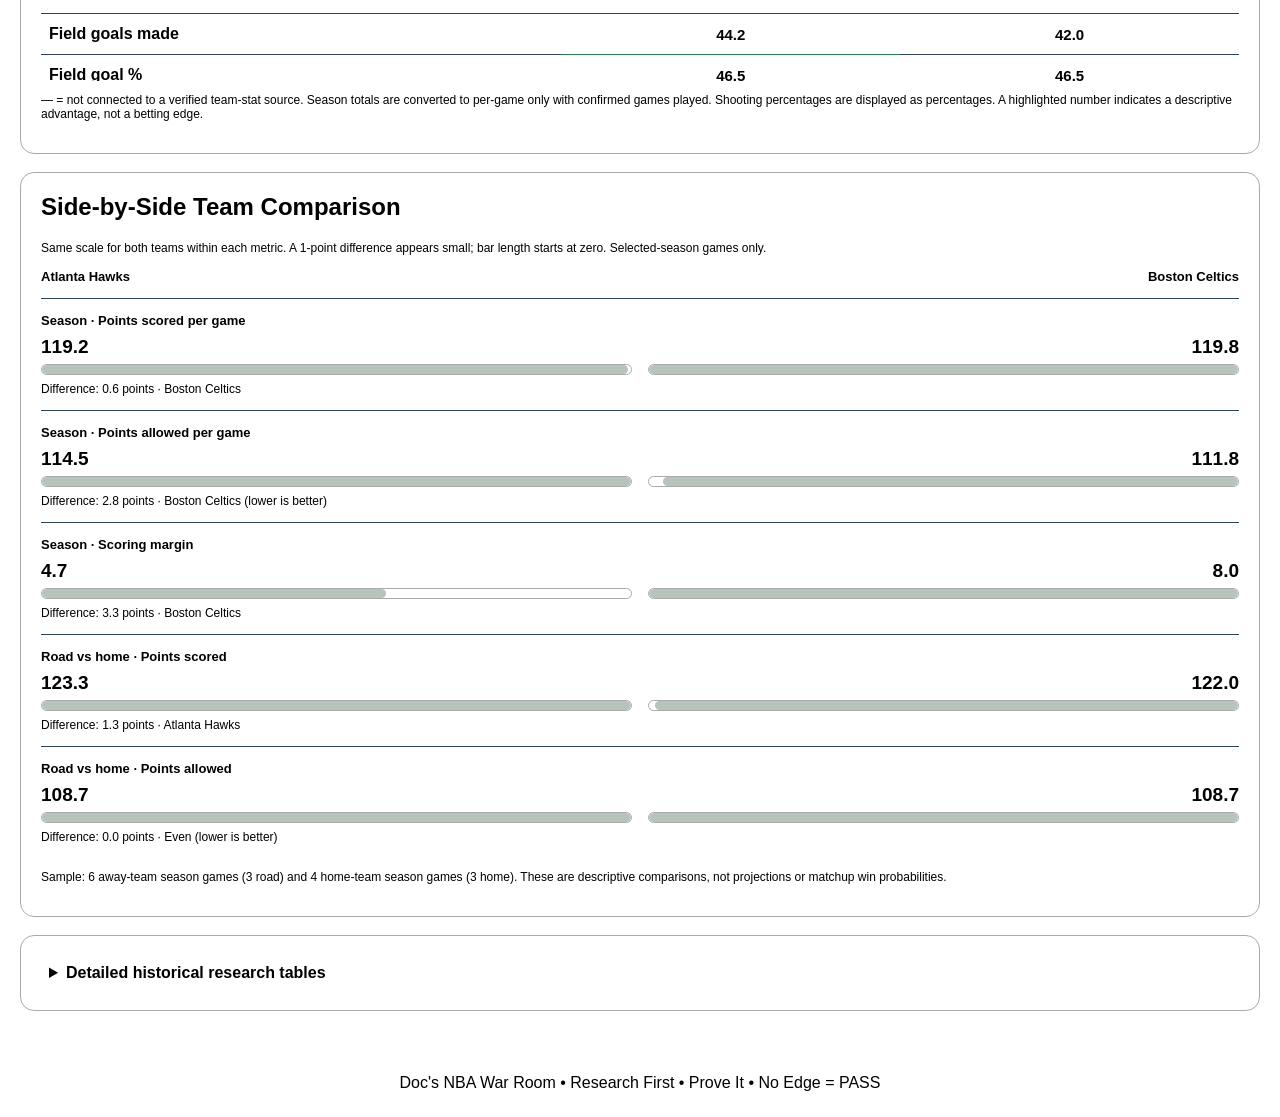
==== commit 0f78653e: "Add separate 1000-run NBA Simulator page and homepage navigation" ====
--- a/index.html
+++ b/index.html
@@ -192,6 +192,8 @@
   <h1>🏀 DOC'S NBA WAR ROOM</h1>
   <p>Team Intelligence • Player Intelligence • Scoring Research • Prove It</p>
   <span class="badge" id="statusBadge">Loading engine...</span>
+
+  <p><a href="nba-simulator/" style="display:inline-block;padding:12px 20px;background:#eaf5ec;color:#103e2a;border:1px solid #32e49a;border-radius:8px;text-decoration:none;font-weight:800;">NBA SIMULATOR · 1,000 RUNS PER GAME →</a></p>
 </header>
 
 <main>
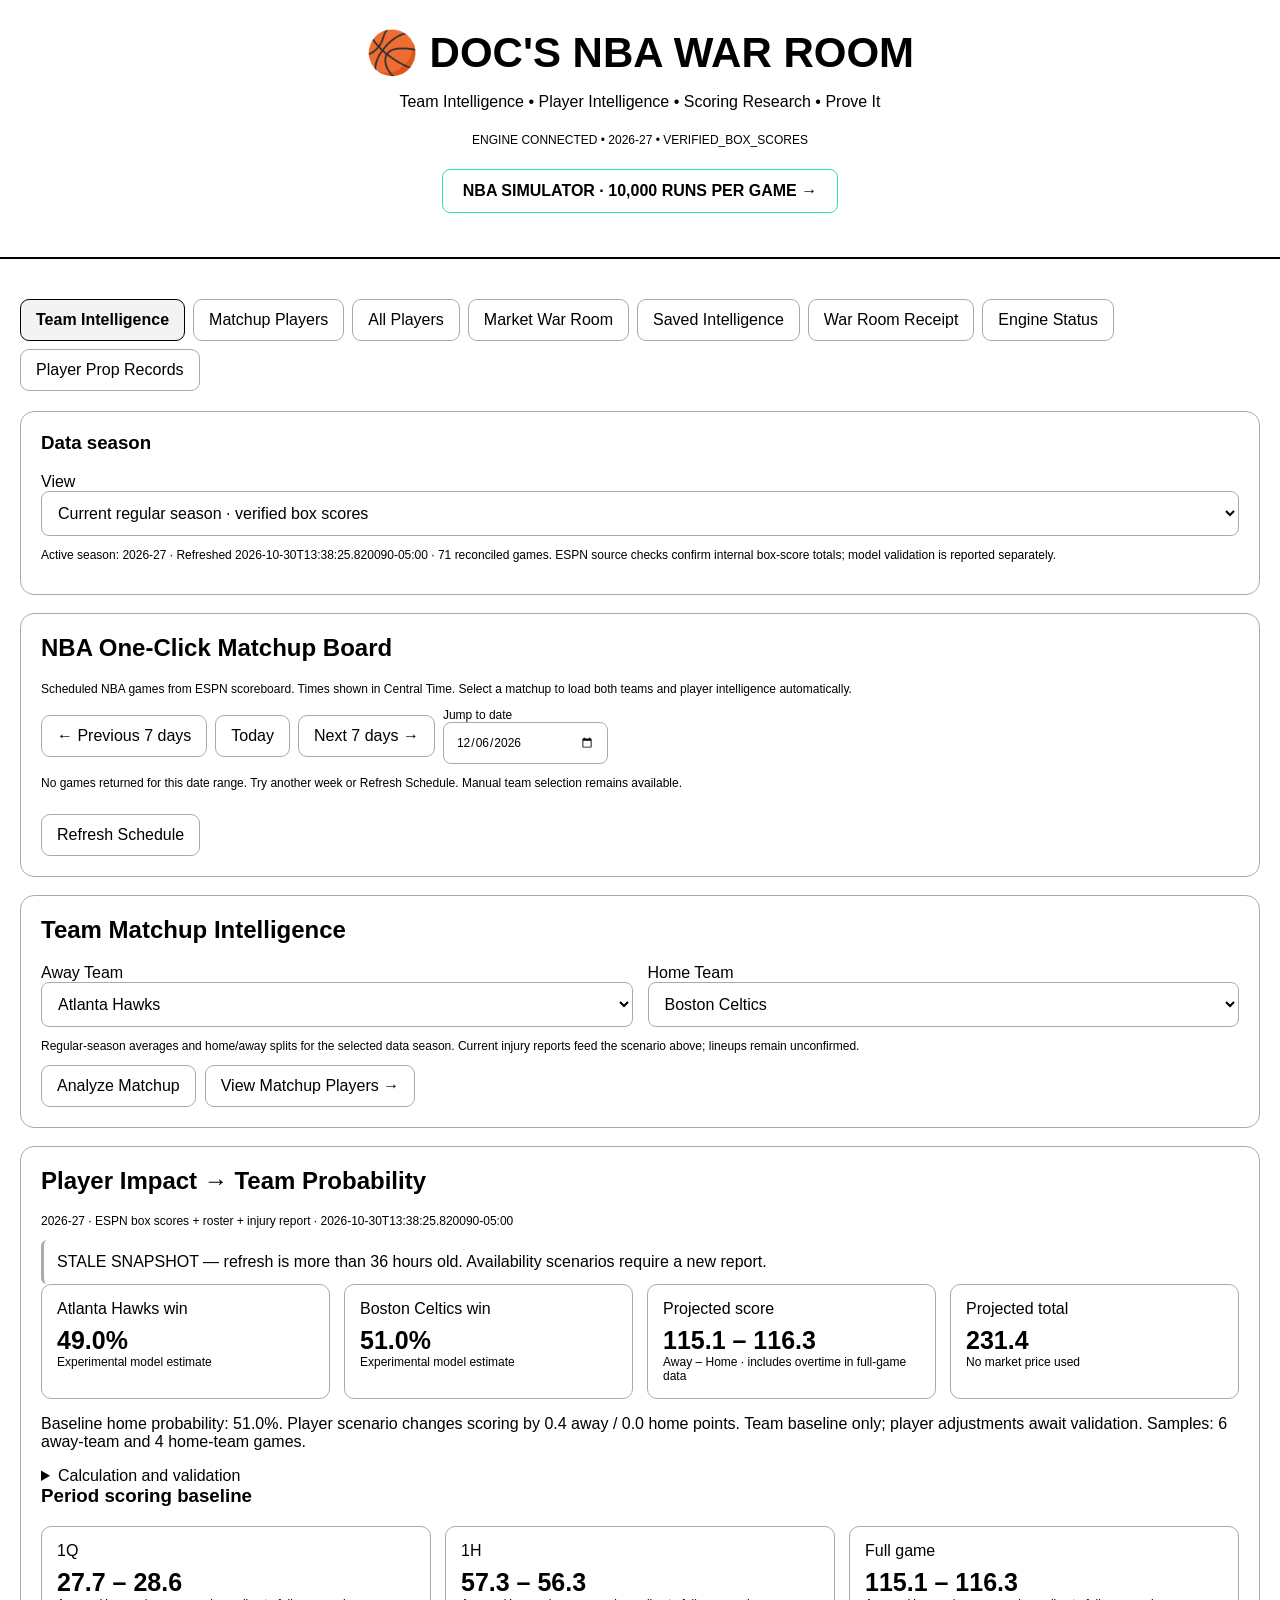
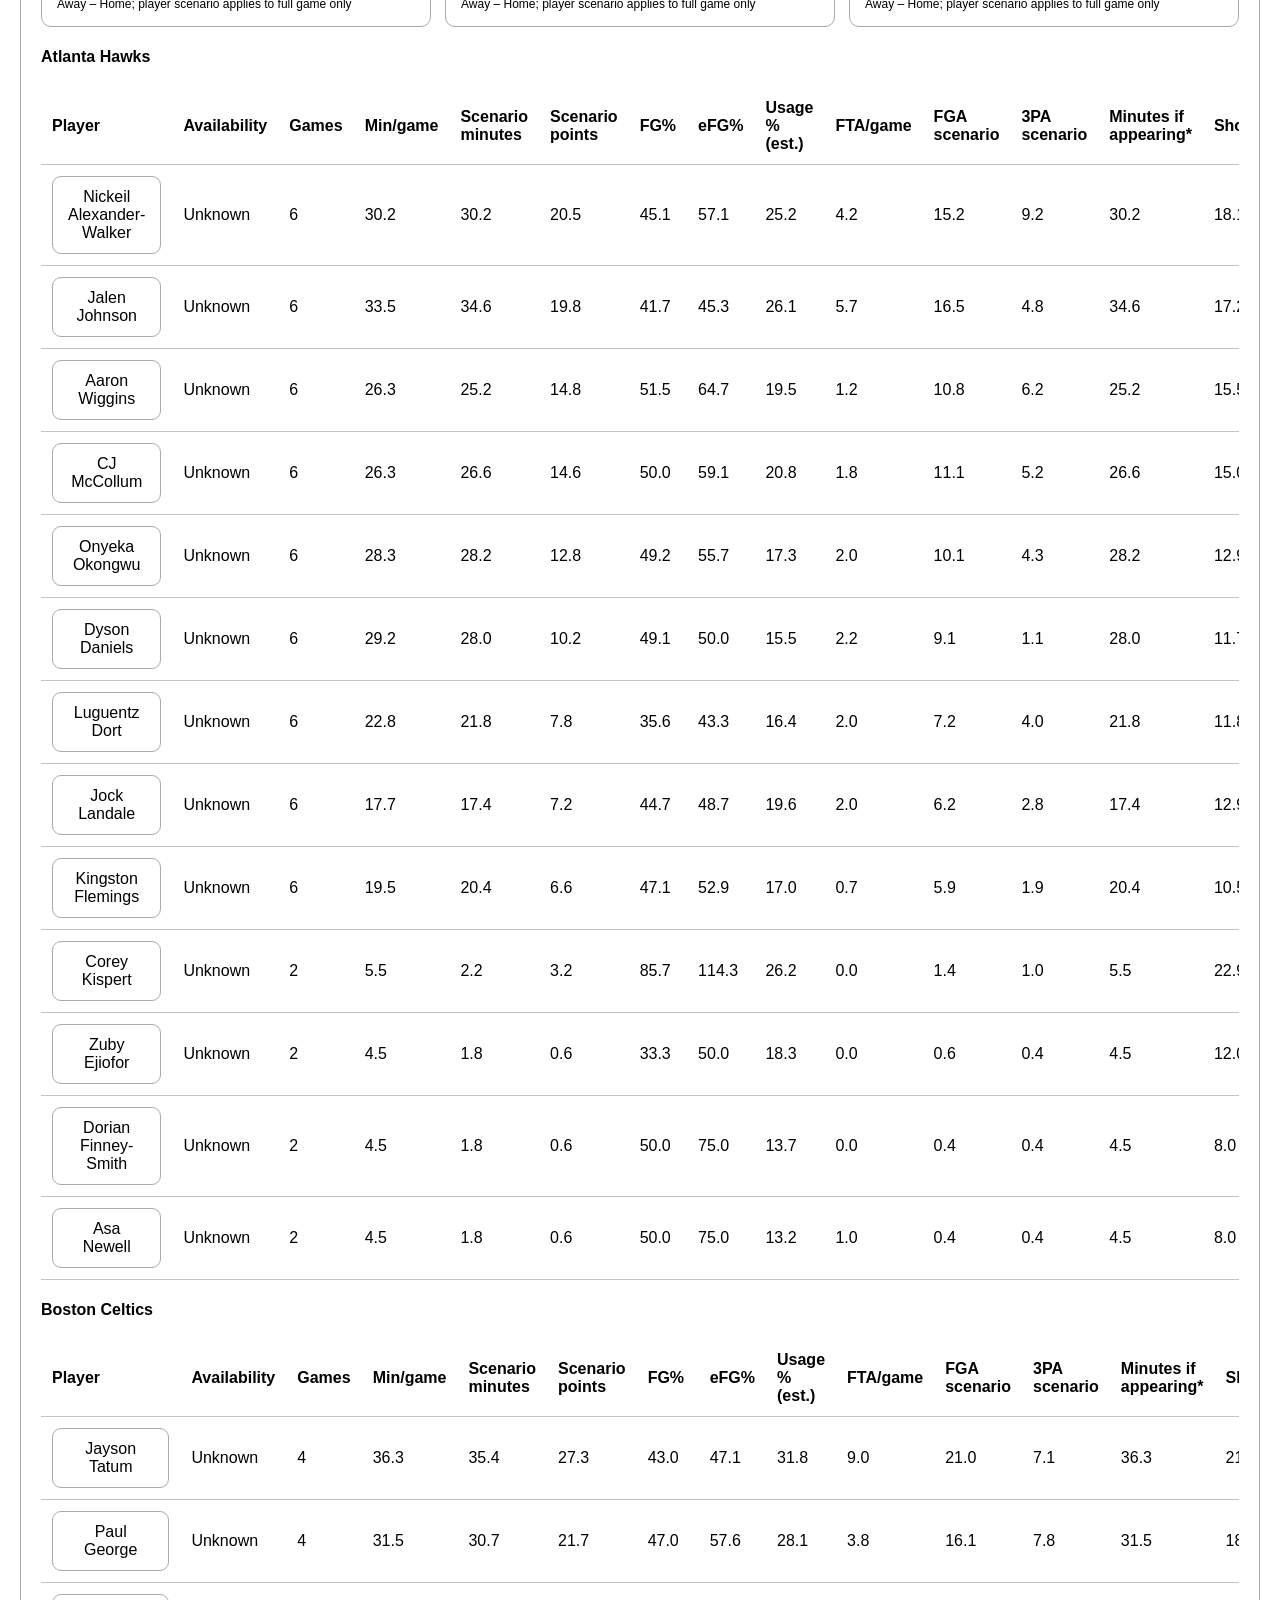
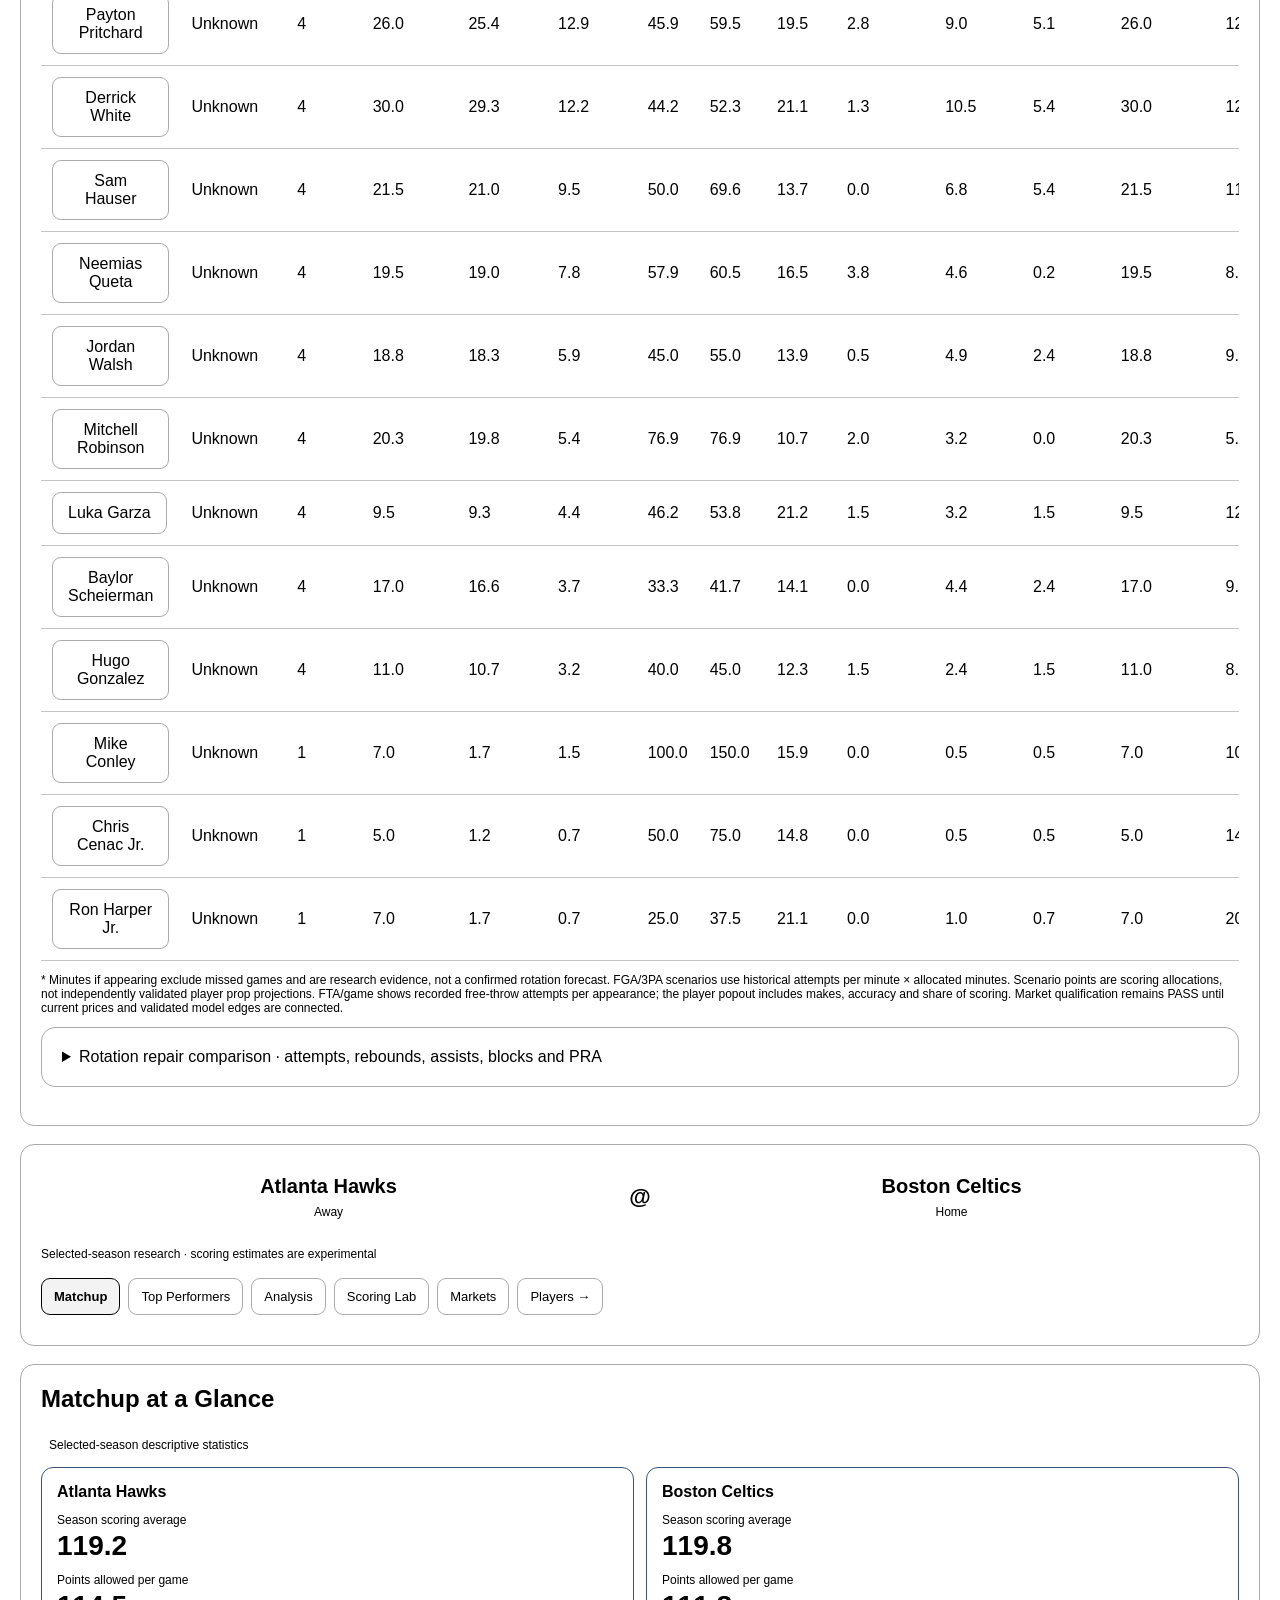
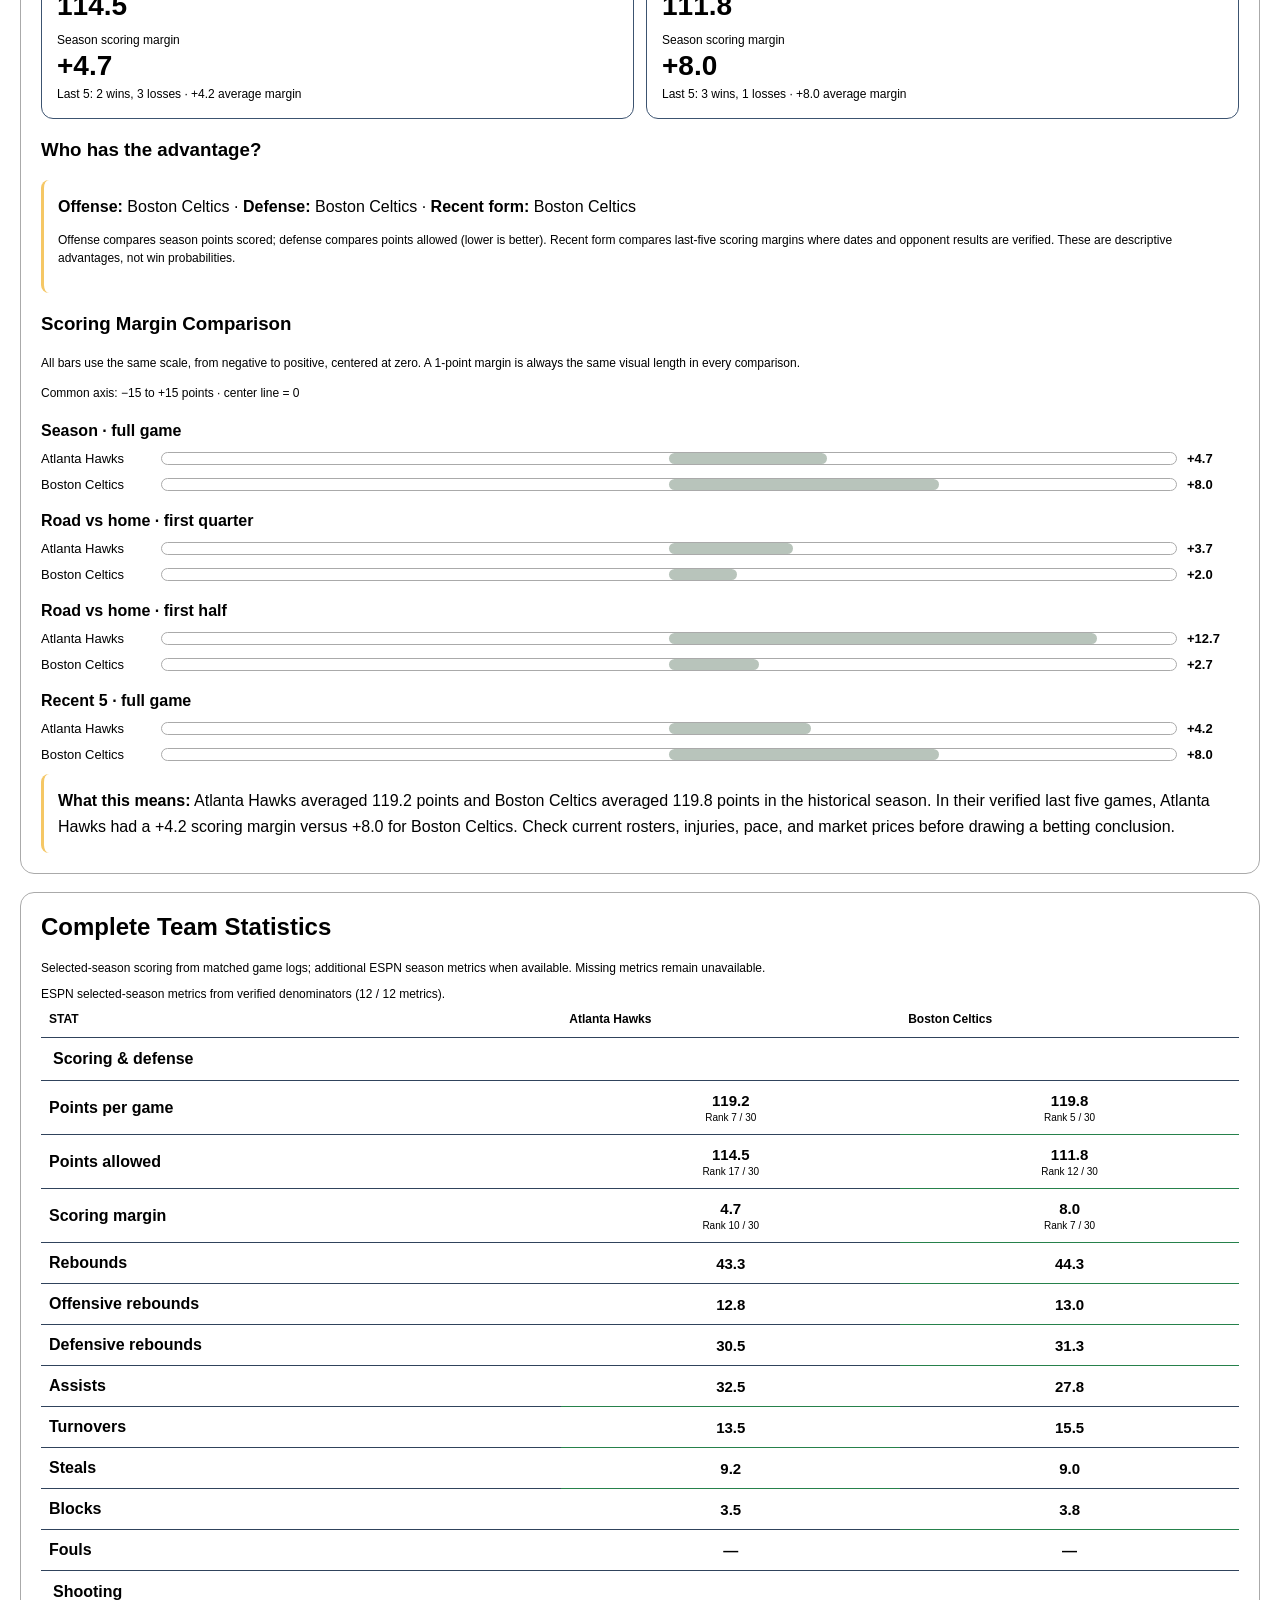
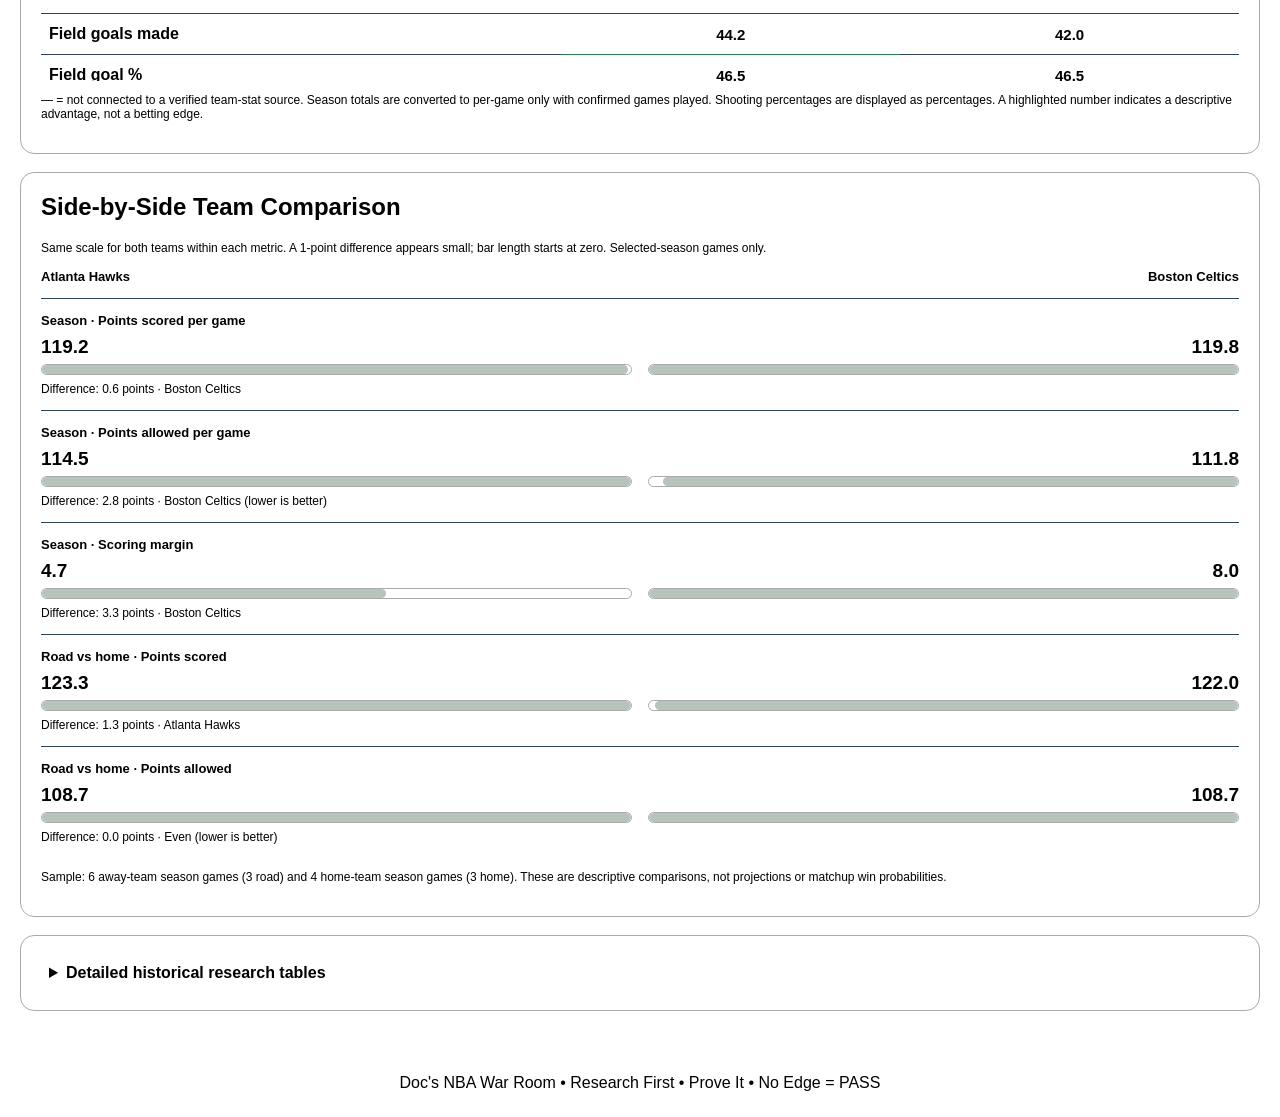
==== commit 6ec8763f: "Increase NBA Simulator to 10000 runs per game and update all labels" ====
--- a/index.html
+++ b/index.html
@@ -193,7 +193,7 @@
   <p>Team Intelligence • Player Intelligence • Scoring Research • Prove It</p>
   <span class="badge" id="statusBadge">Loading engine...</span>
 
-  <p><a href="nba-simulator/" style="display:inline-block;padding:12px 20px;background:#eaf5ec;color:#103e2a;border:1px solid #32e49a;border-radius:8px;text-decoration:none;font-weight:800;">NBA SIMULATOR · 1,000 RUNS PER GAME →</a></p>
+  <p><a href="nba-simulator/" style="display:inline-block;padding:12px 20px;background:#eaf5ec;color:#103e2a;border:1px solid #32e49a;border-radius:8px;text-decoration:none;font-weight:800;">NBA SIMULATOR · 10,000 RUNS PER GAME →</a></p>
 </header>
 
 <main>
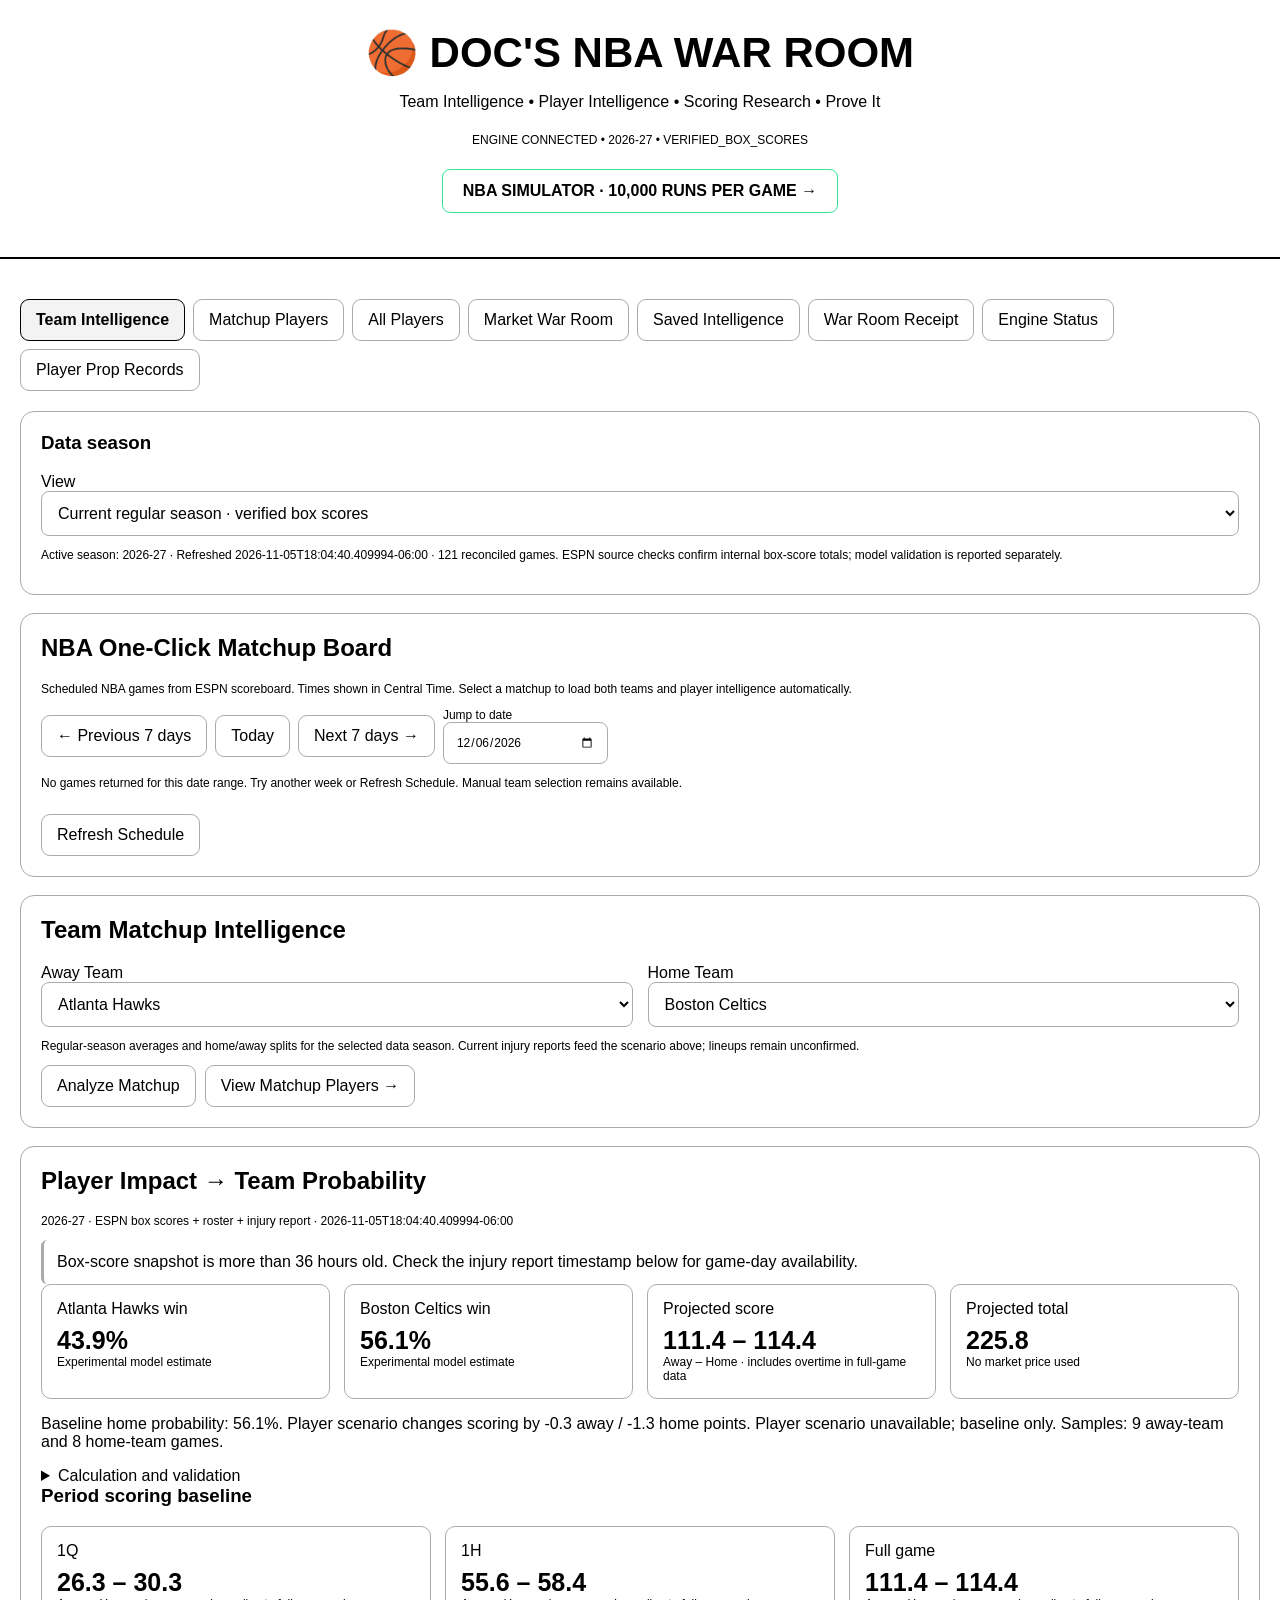
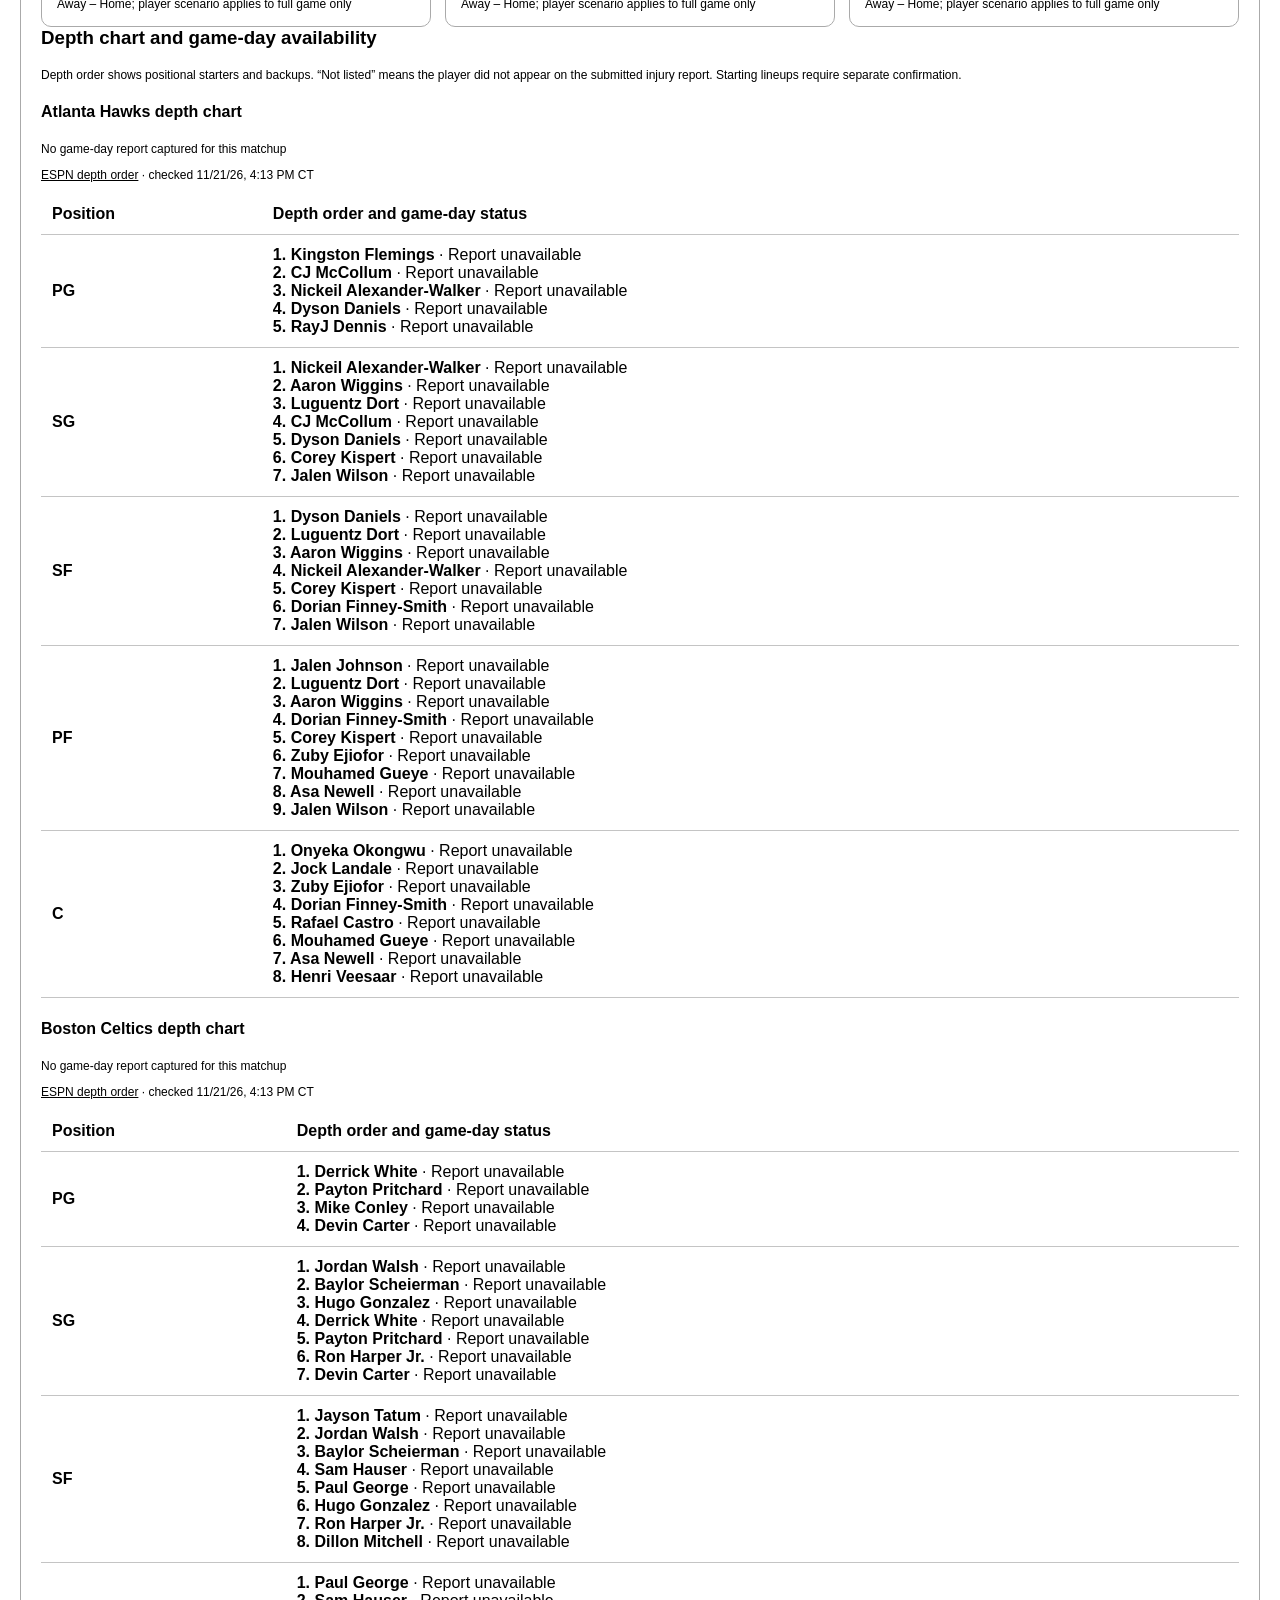
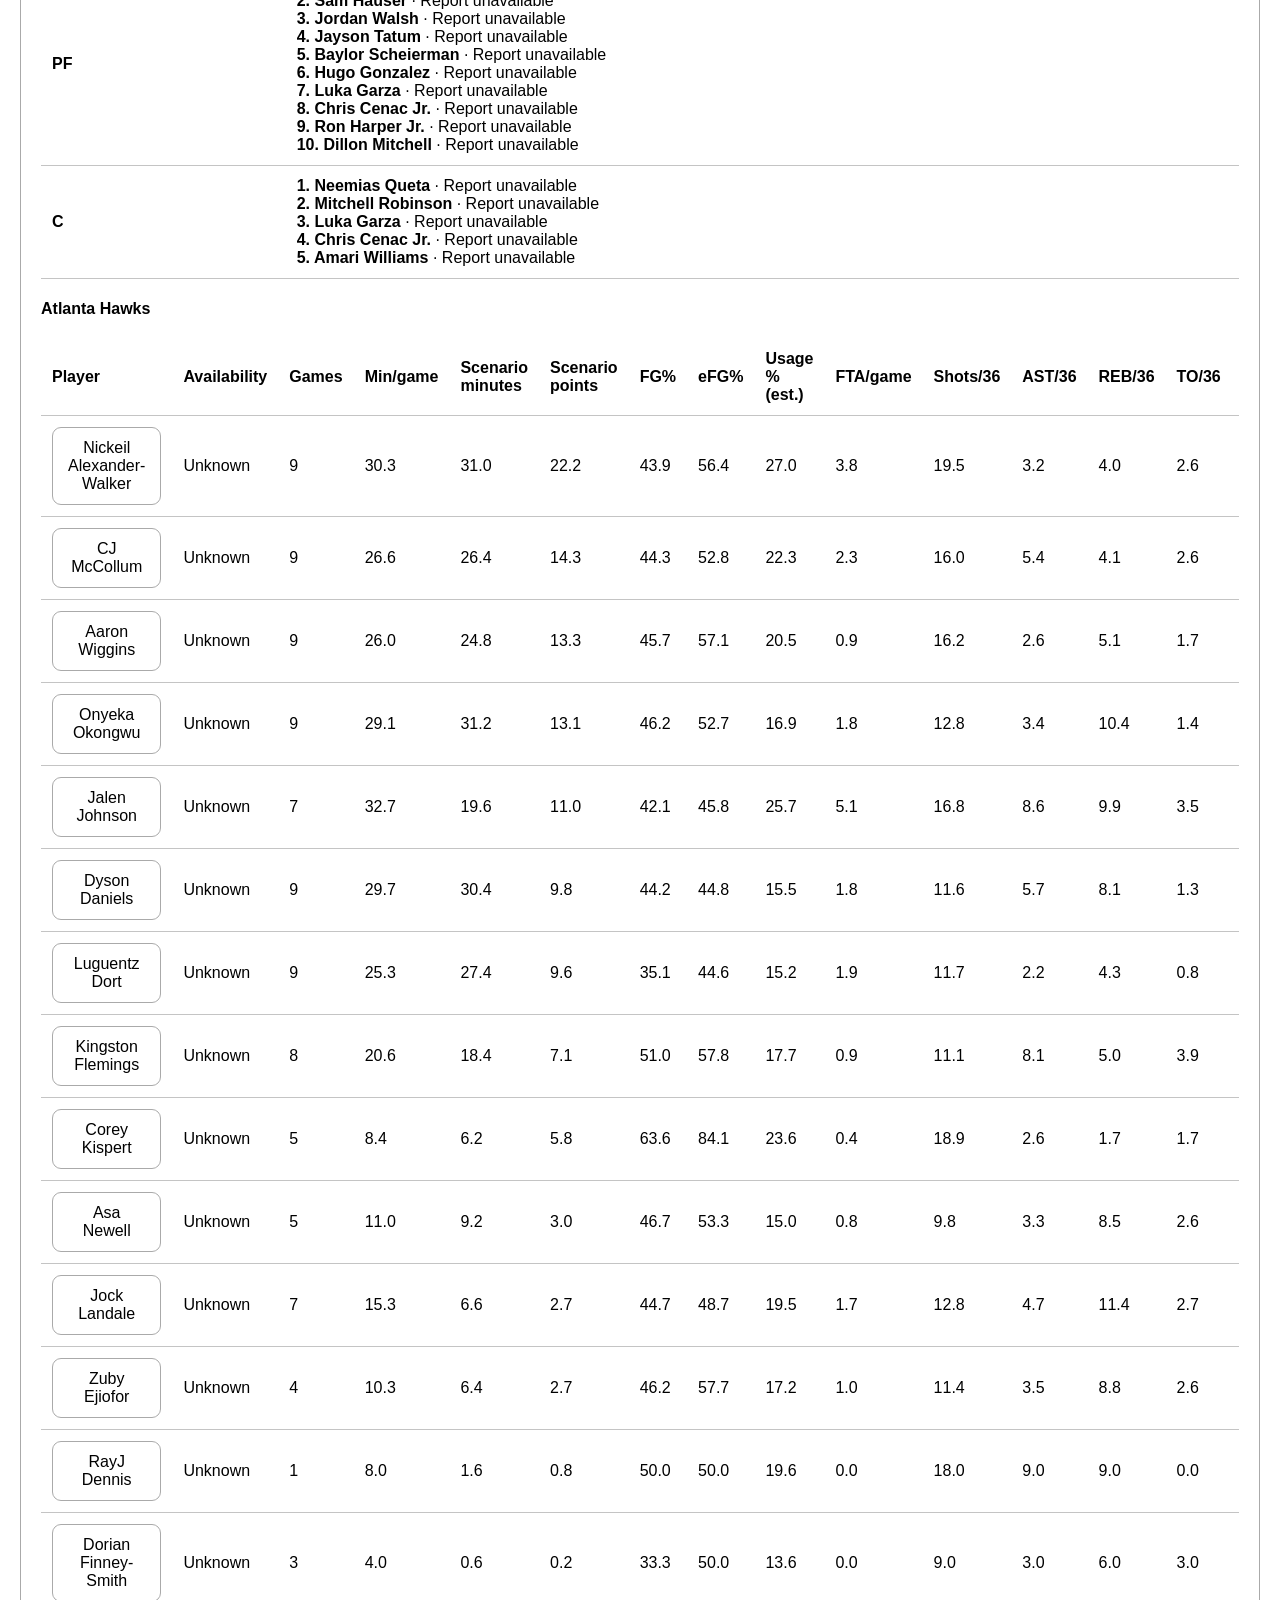
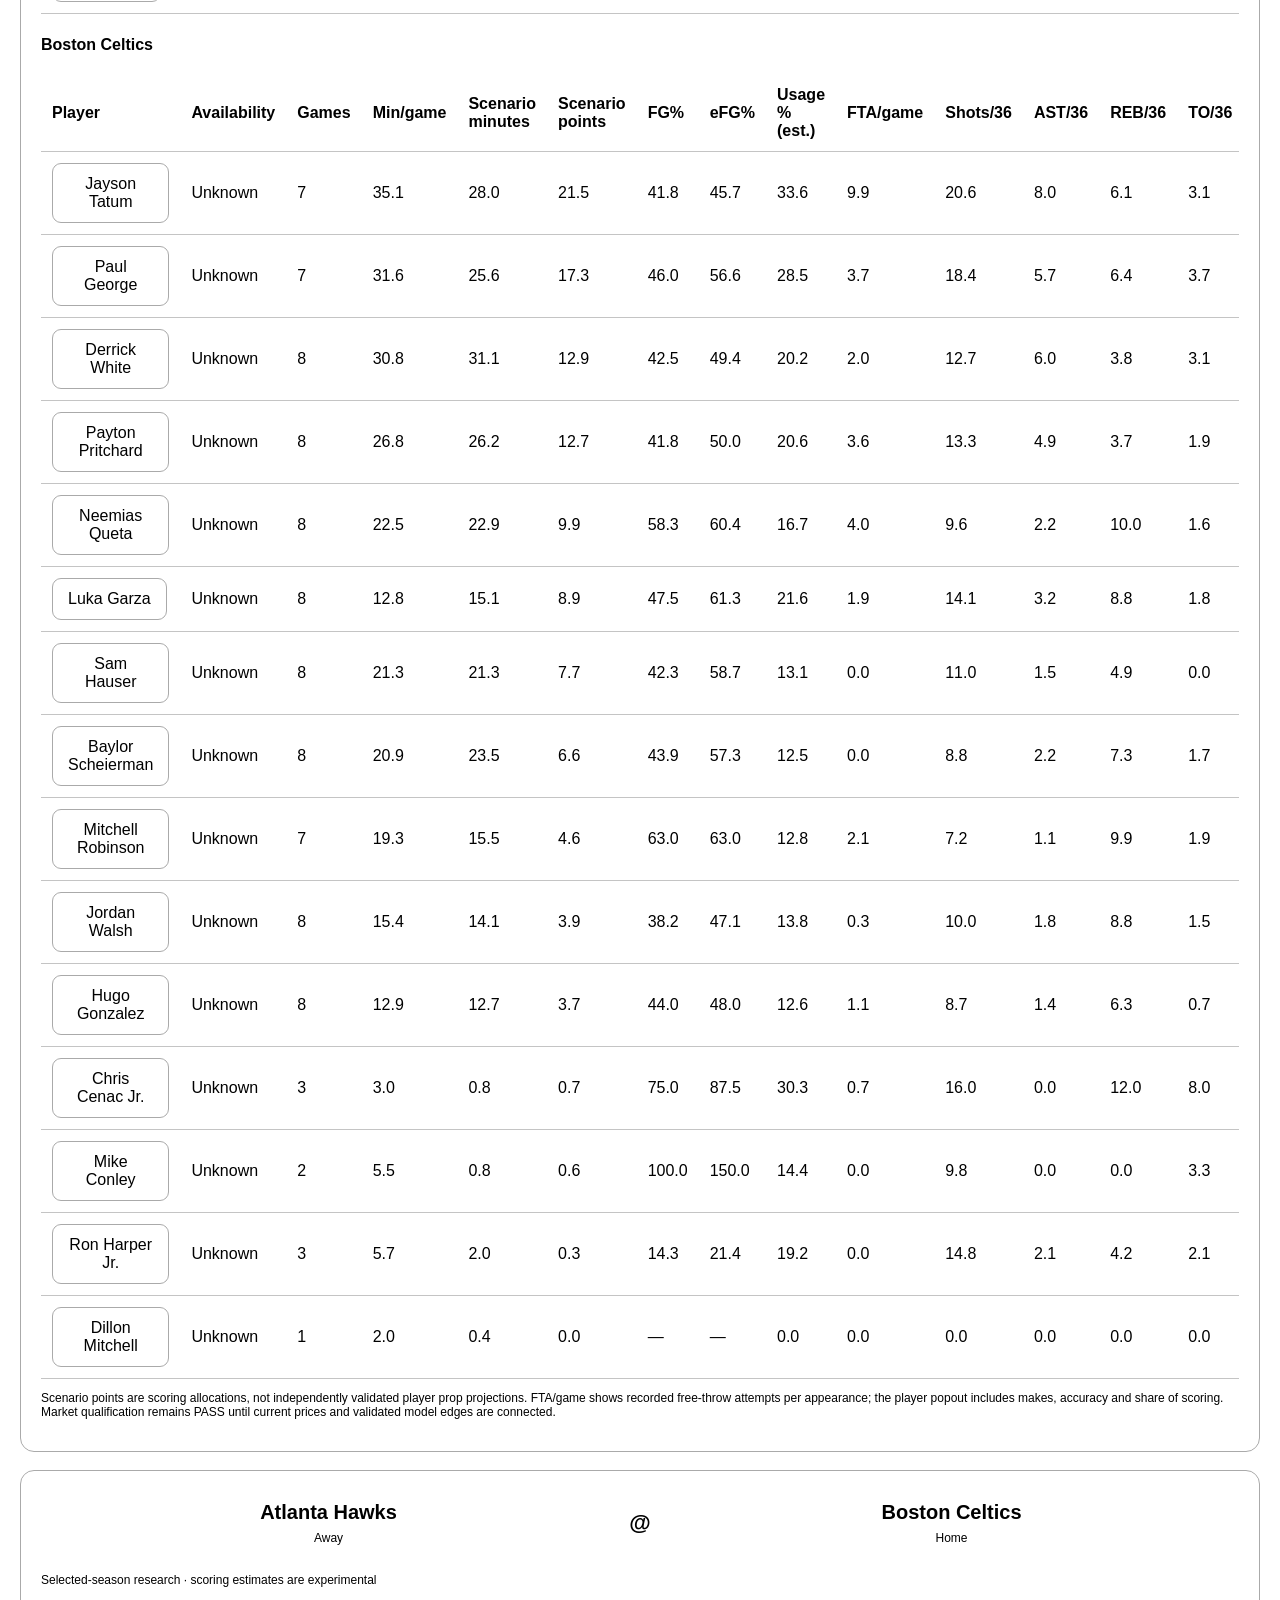
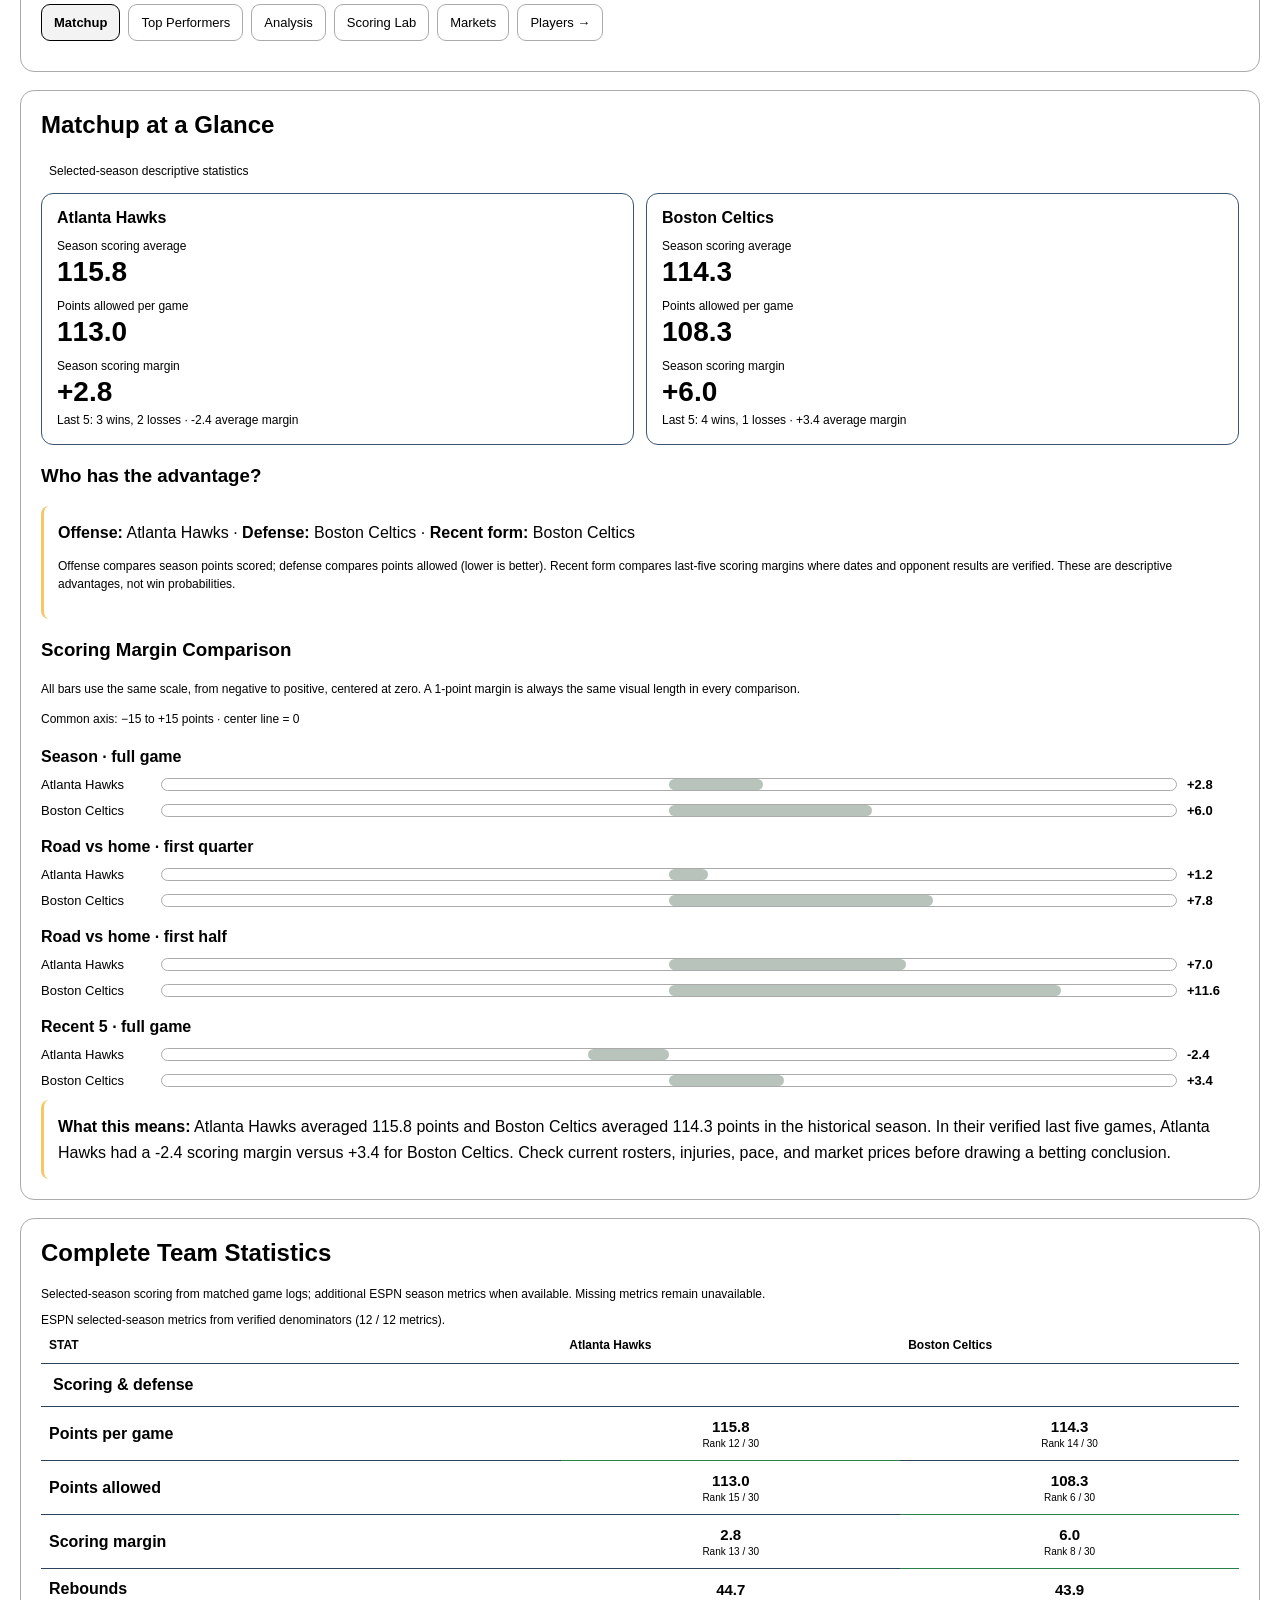
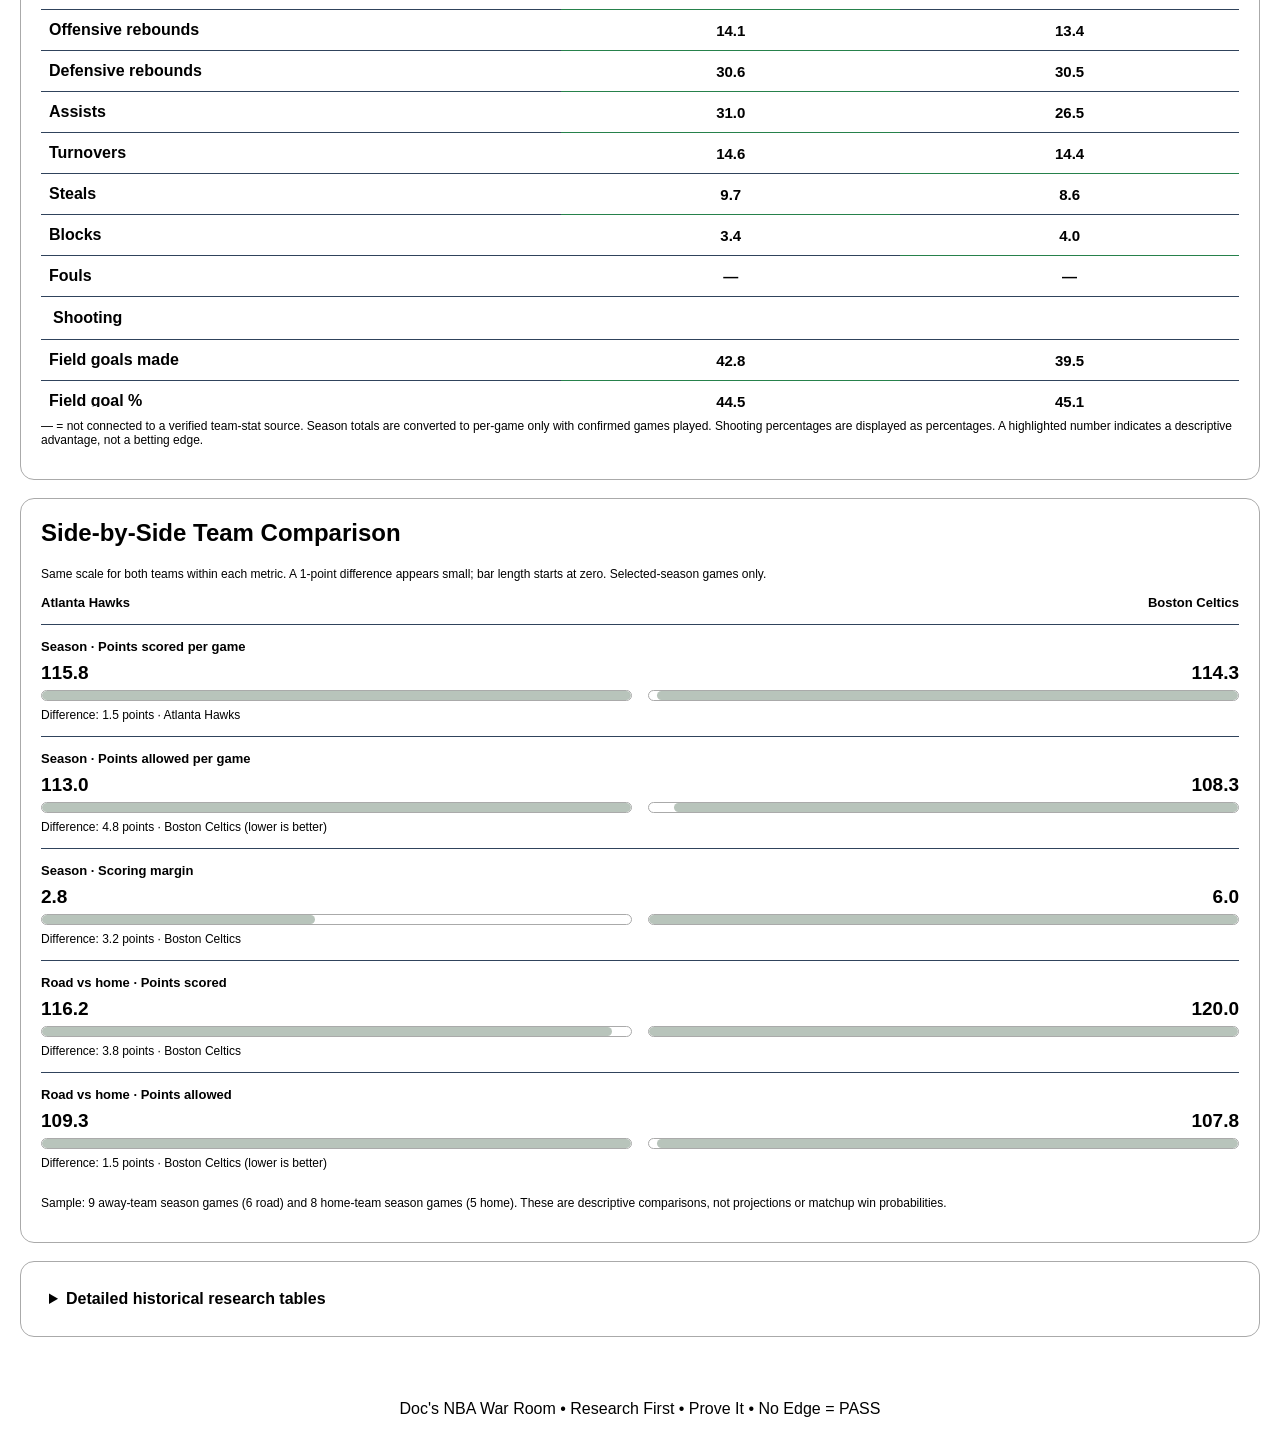
==== commit ca8d125f: "Show ESPN depth order and official NBA game-day availability" ====
--- a/index.html
+++ b/index.html
@@ -392,8 +392,8 @@
 </footer>
 
 <script src="./nba-consistency.js?v=20261026-adaptive2"></script>
-<script src="./nba-impact-engine.js?v=20261026-freethrows1"></script>
-<script src="./nba-impact-ui.js?v=20261026-freethrows1"></script>
+<script src="./nba-impact-engine.js?v=20261121-depth"></script>
+<script src="./nba-impact-ui.js?v=20261121-depth"></script>
 <script>
 "use strict";
 
